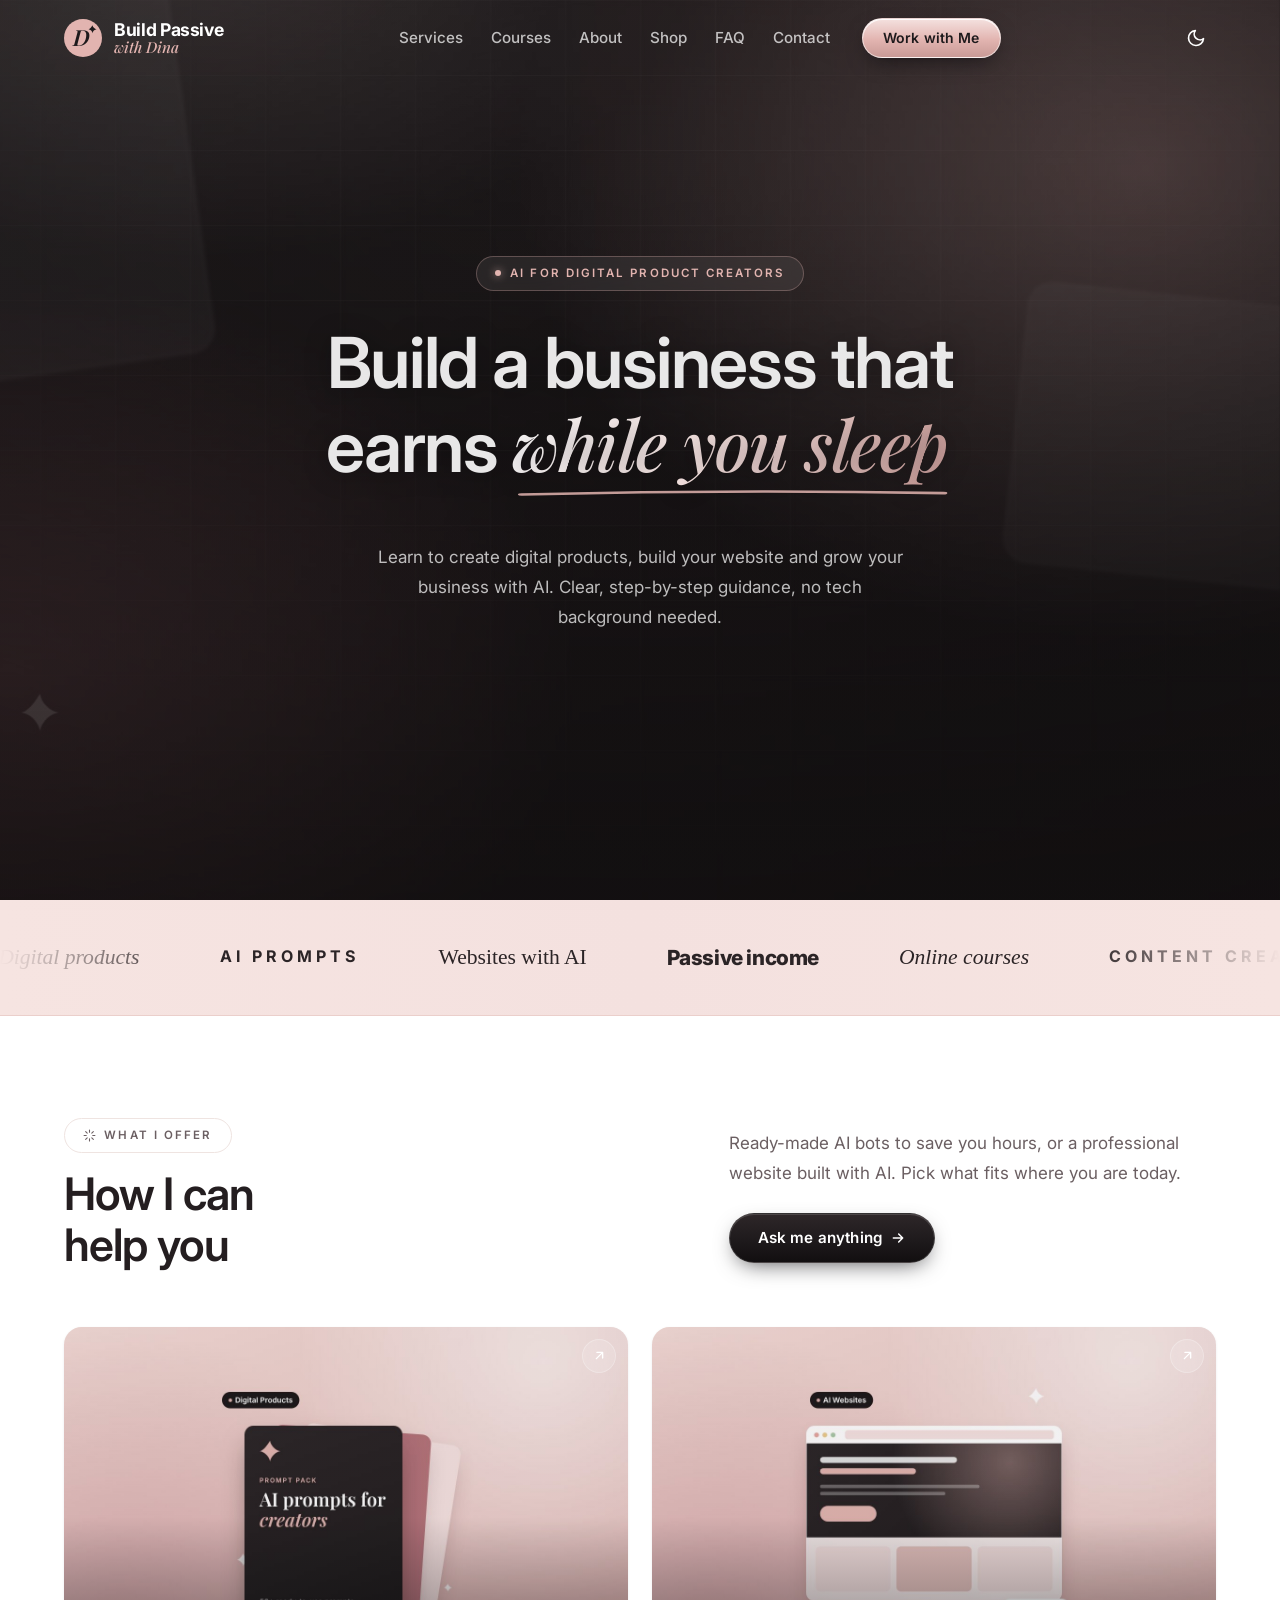
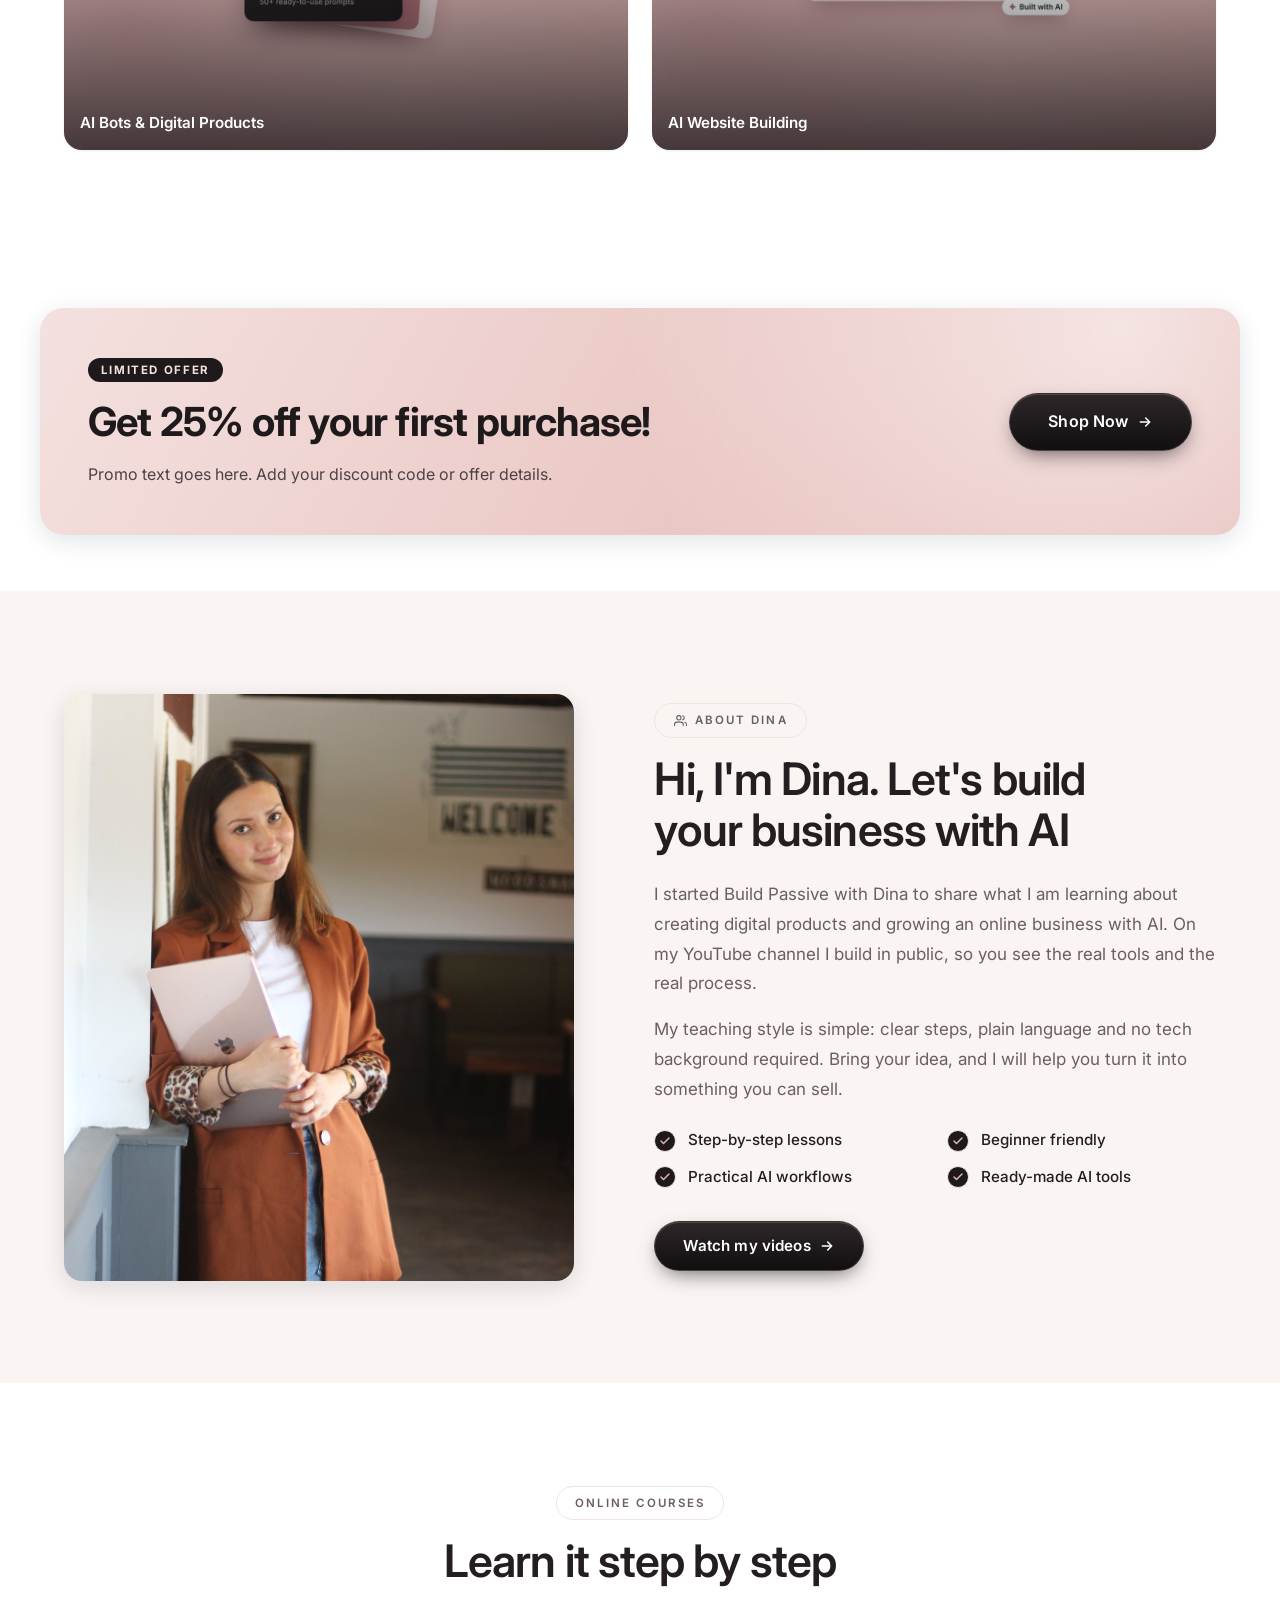
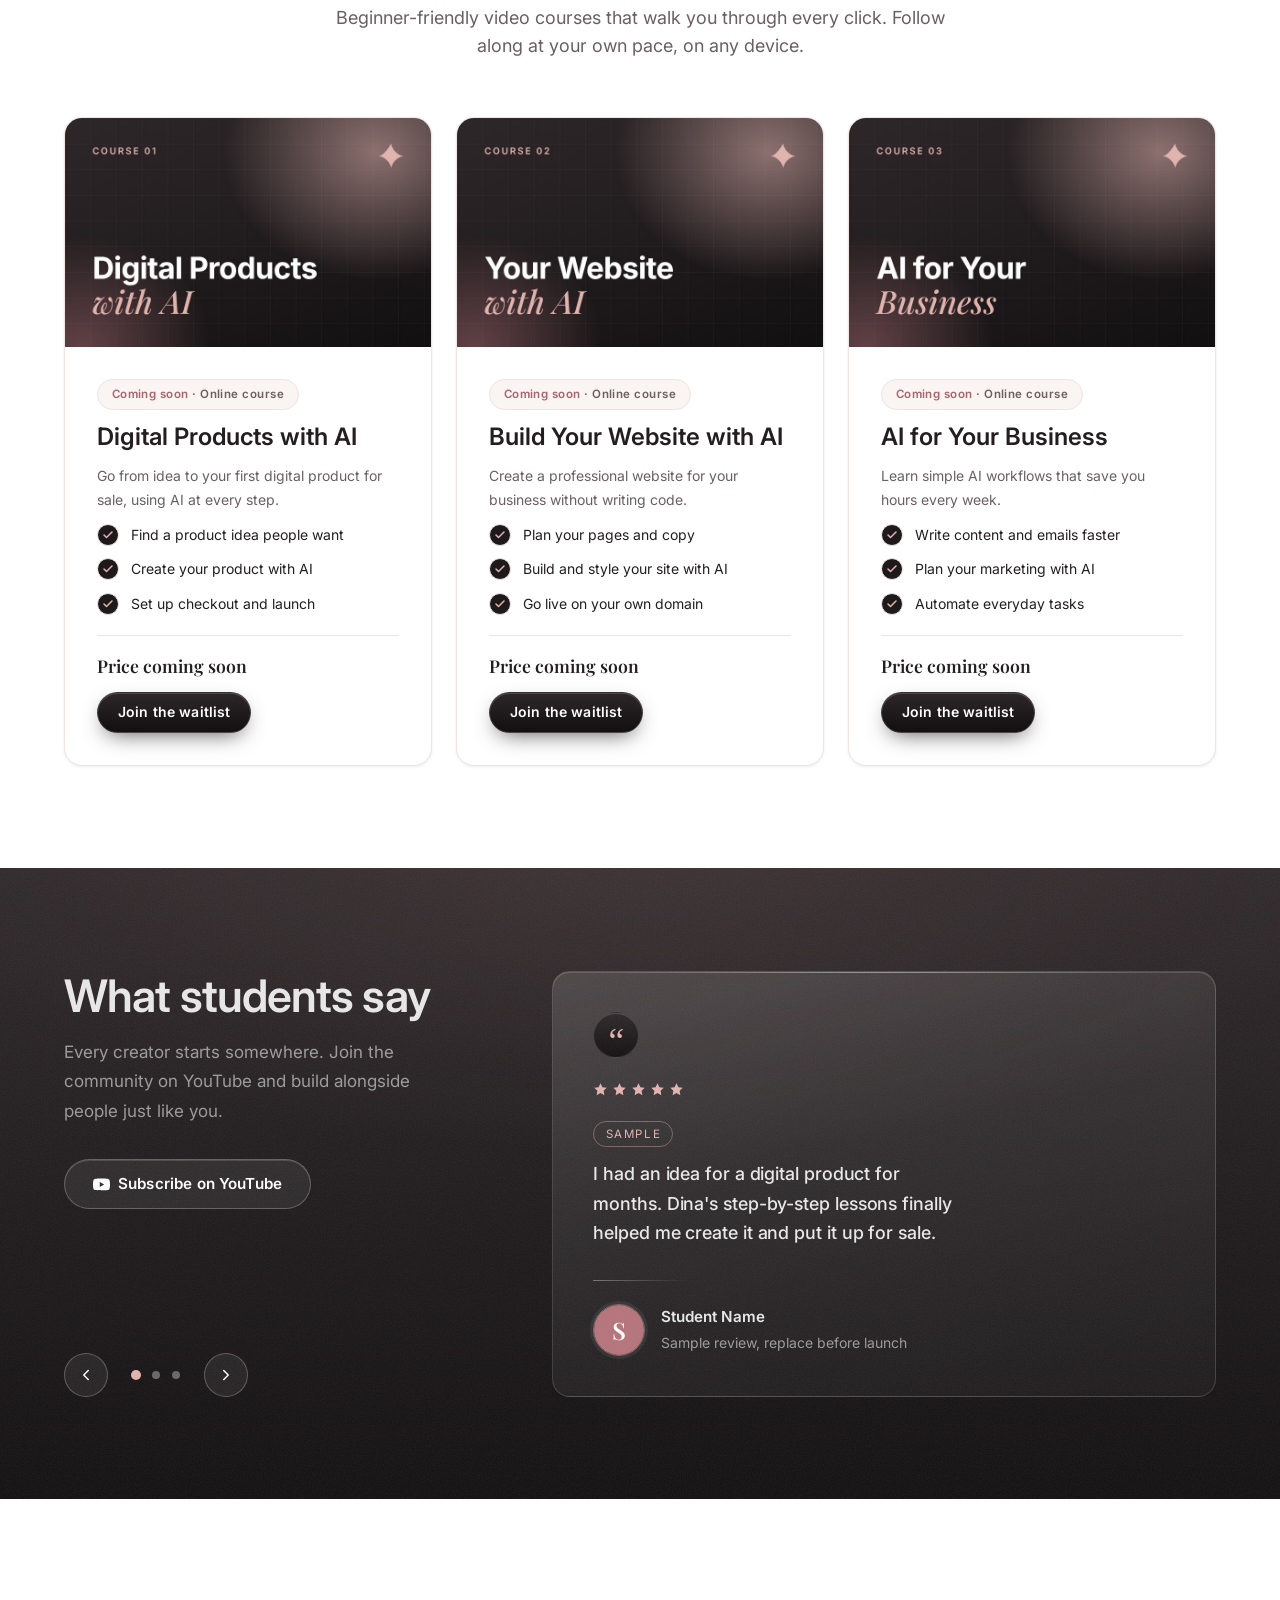
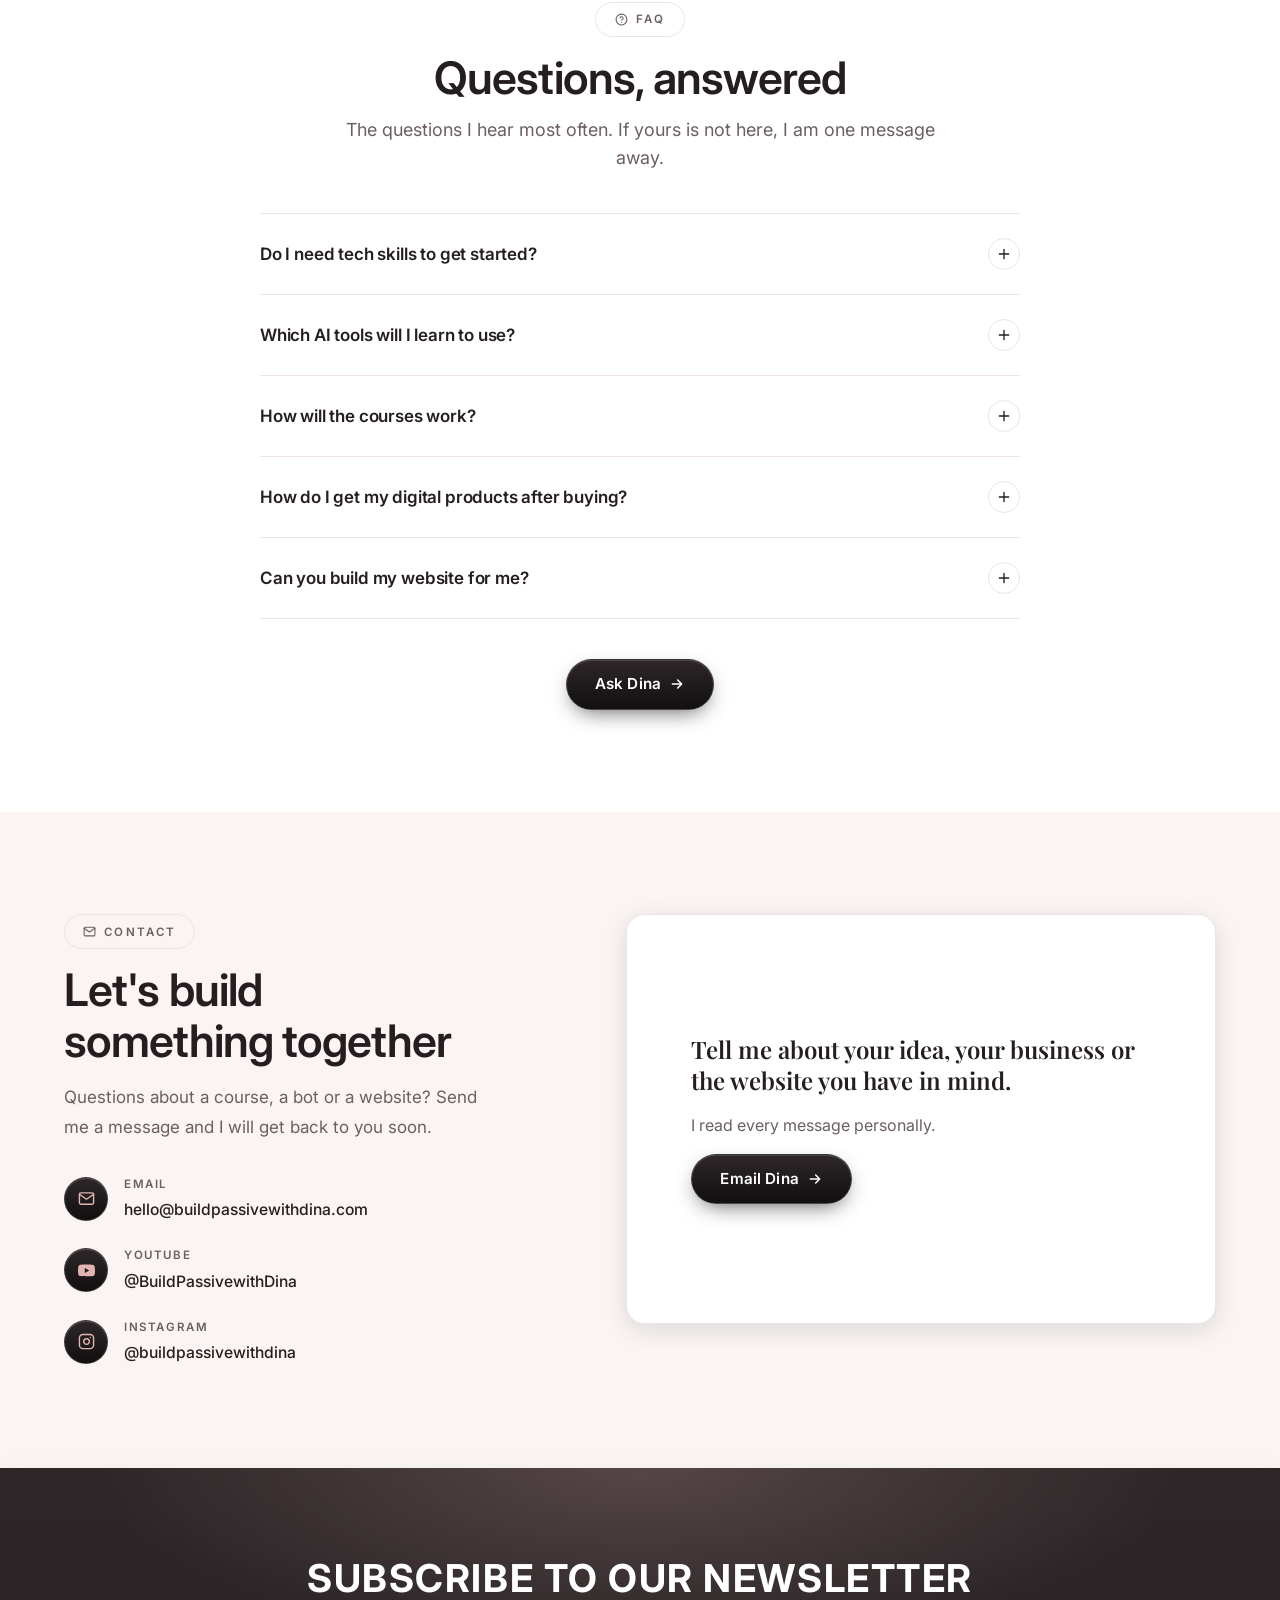
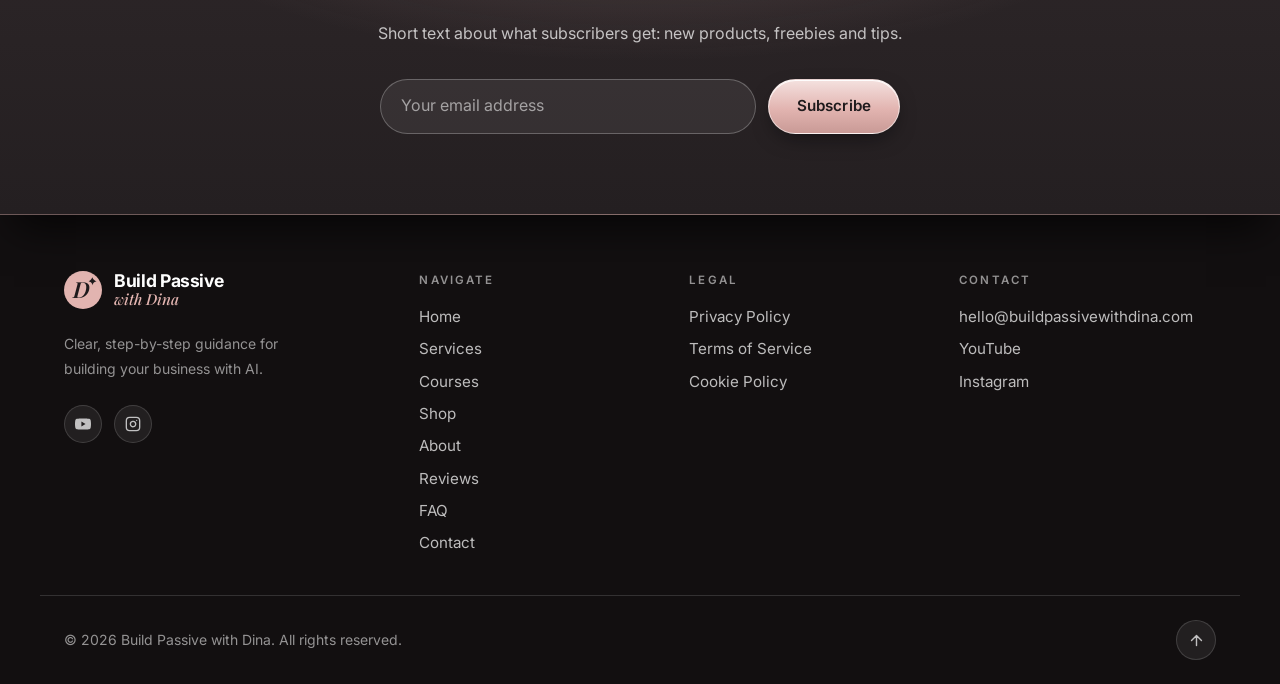
==== index.html @ 2e217b3e "Add files via upload" ====
<!DOCTYPE html>
<html lang="en" data-theme="light">
<head>
  <meta charset="UTF-8">
  <meta name="viewport" content="width=device-width, initial-scale=1.0">
  <meta name="description" content="Learn to create digital products, build your website and grow your business with AI. Step-by-step courses, AI bots and websites from Dina.">
  <meta name="theme-color" content="#1e1a1c">
  <meta property="og:title" content="Build Passive with Dina">
  <meta property="og:description" content="Step-by-step guidance on using AI to create digital products, websites and passive income.">
  <meta property="og:image" content="assets/brand/profile-picture.png">
  <link rel="icon" type="image/png" href="assets/favicon.png">
  <link rel="apple-touch-icon" href="assets/apple-touch-icon.png">

  <!-- Apply the saved theme before first paint to avoid a light flash
       for dark-mode users. Kept inline on purpose. -->
  <script>
    (function () {
      try {
        var t = localStorage.getItem("site-theme");
        if (t) document.documentElement.setAttribute("data-theme", t);
        else if (window.matchMedia("(prefers-color-scheme: dark)").matches)
          document.documentElement.setAttribute("data-theme", "dark");
      } catch (e) {}
    })();
  </script>

  <!-- The hero photo is the largest contentful paint; fetch it early -->
  <link rel="preload" as="image" href="assets/hero.jpg" fetchpriority="high">
  <title>Build Passive with Dina | AI for Digital Product Creators</title>

  <!-- Fonts: Inter (all sans-serif). Swap the family in css/style.css → --font-base -->
  <link rel="preconnect" href="https://fonts.googleapis.com">
  <link rel="preconnect" href="https://fonts.gstatic.com" crossorigin>
  <link href="https://fonts.googleapis.com/css2?family=Inter:wght@400;500;600;700;800&display=swap" rel="stylesheet">

  <link rel="preload" href="assets/fonts/playfair-display-500-italic.woff2" as="font" type="font/woff2" crossorigin>
  <link rel="stylesheet" href="css/style.css?v=20261017c">
</head>
<body>

  <a class="skip-link" href="#main">Skip to content</a>

  <!-- ============================================================
       HEADER / NAVIGATION
       Sticky header. Gets .scrolled class via JS after 50px scroll.
  ============================================================ -->
  <header class="site-header" id="site-header">
    <div class="container header-inner">

      <a href="index.html" class="logo" aria-label="Build Passive with Dina, home">
        <svg class="logo-mark" viewBox="0 0 48 48" xmlns="http://www.w3.org/2000/svg" aria-hidden="true">
          <circle cx="24" cy="24" r="24"/>
          <text class="logo-mark-ink" x="22.5" y="33.5" text-anchor="middle" font-family="Playfair Display, Georgia, serif" font-style="italic" font-weight="600" font-size="28">D</text>
          <path class="logo-mark-ink" transform="translate(31 8) scale(.42)" d="M12 0c.6 5.6 6.4 11.4 12 12-5.6.6-11.4 6.4-12 12-.6-5.6-6.4-11.4-12-12C5.6 11.4 11.4.6 12 0z"/>
        </svg>
        <span class="logo-text">
          <span class="logo-text-main">Build Passive</span>
          <span class="logo-text-sub logo-accent">with Dina</span>
        </span>
      </a>

      <nav class="site-nav" id="site-nav" aria-label="Main navigation">
        <ul class="nav-list">
          <li><a href="#services" class="nav-link">Services</a></li>
          <li><a href="#courses" class="nav-link">Courses</a></li>
          <li><a href="#about" class="nav-link">About</a></li>
          <li><a href="bot-shop.html" class="nav-link">Shop</a></li>
          <li><a href="#faq" class="nav-link">FAQ</a></li>
          <li><a href="#contact" class="nav-link">Contact</a></li>
        </ul>
        <a href="#contact" class="btn btn-primary btn-sm nav-cta">Work with Me</a>
      </nav>

      <div class="header-actions">
        <button class="theme-toggle" id="theme-toggle" aria-label="Toggle dark mode">
          <!-- Sun icon (shown in dark mode) -->
          <svg class="icon-sun" xmlns="http://www.w3.org/2000/svg" width="20" height="20" viewBox="0 0 24 24" fill="none" stroke="currentColor" stroke-width="2" stroke-linecap="round" stroke-linejoin="round" aria-hidden="true">
            <circle cx="12" cy="12" r="4"/><path d="M12 2v2M12 20v2M4.93 4.93l1.41 1.41M17.66 17.66l1.41 1.41M2 12h2M20 12h2M6.34 17.66l-1.41 1.41M19.07 4.93l-1.41 1.41"/>
          </svg>
          <!-- Moon icon (shown in light mode) -->
          <svg class="icon-moon" xmlns="http://www.w3.org/2000/svg" width="20" height="20" viewBox="0 0 24 24" fill="none" stroke="currentColor" stroke-width="2" stroke-linecap="round" stroke-linejoin="round" aria-hidden="true">
            <path d="M21 12.79A9 9 0 1 1 11.21 3 7 7 0 0 0 21 12.79z"/>
          </svg>
        </button>

        <button class="nav-toggle" id="nav-toggle" aria-label="Open menu" aria-expanded="false" aria-controls="site-nav">
          <span class="nav-toggle-bar"></span>
          <span class="nav-toggle-bar"></span>
          <span class="nav-toggle-bar"></span>
        </button>
      </div>

    </div>
  </header>

  <main id="main" tabindex="-1">

    <!-- ============================================================
         HERO — full-background image with dark overlay
         To use a photo: set --hero-image in css/style.css, e.g.
         --hero-image: url("../assets/hero.jpg");
         A layered gradient is used as the default placeholder.
    ============================================================ -->
    <section class="hero" id="hero">
      <div class="hero-overlay" aria-hidden="true"></div>

      <div class="container hero-content">
        <p class="hero-eyebrow animate-on-load" style="--delay: 0">AI for digital product creators</p>

        <h1 class="hero-title animate-on-load" style="--delay: 1">
          Build a business that earns <span class="hero-title-accent">while you sleep</span>
        </h1>

        <p class="hero-subtitle animate-on-load" style="--delay: 2">
          Learn to create digital products, build your website and grow your
          business with AI. Clear, step-by-step guidance, no tech background needed.
        </p>
      </div>
    </section>

    <!-- ============================================================
         LOGO MARQUEE — infinite "trusted by" strip.
         Wordmarks are styled text placeholders; swap per project.
         The second group is a clone that keeps the loop seamless.
    ============================================================ -->
    <section class="logos logos-home" aria-label="Topics">
      <div class="marquee">
        <div class="marquee-track">
          <ul class="marquee-group">
            <li class="marquee-item wm-serif-italic">Digital products</li>
            <li class="marquee-item wm-caps">AI prompts</li>
            <li class="marquee-item wm-serif">Websites with AI</li>
            <li class="marquee-item wm-bold">Passive income</li>
            <li class="marquee-item wm-serif-italic">Online courses</li>
            <li class="marquee-item wm-caps">Content creation</li>
          </ul>
          <ul class="marquee-group" aria-hidden="true">
            <li class="marquee-item wm-serif-italic">Digital products</li>
            <li class="marquee-item wm-caps">AI prompts</li>
            <li class="marquee-item wm-serif">Websites with AI</li>
            <li class="marquee-item wm-bold">Passive income</li>
            <li class="marquee-item wm-serif-italic">Online courses</li>
            <li class="marquee-item wm-caps">Content creation</li>
          </ul>
        </div>
      </div>
    </section>

    <!-- ============================================================
         SERVICES — split header + image card grid
    ============================================================ -->
    <section class="section services" id="services">
      <div class="container">

        <div class="services-header">
          <div class="services-header-main animate-on-scroll">
            <span class="section-eyebrow">
              <svg xmlns="http://www.w3.org/2000/svg" width="13" height="13" viewBox="0 0 24 24" fill="none" stroke="currentColor" stroke-width="2" stroke-linecap="round" stroke-linejoin="round" aria-hidden="true">
                <path d="M12 2v4M12 18v4M4.93 4.93l2.83 2.83M16.24 16.24l2.83 2.83M2 12h4M18 12h4M4.93 19.07l2.83-2.83M16.24 7.76l2.83-2.83"/>
              </svg>
              What I Offer
            </span>
            <h2 class="section-title align-left">How I can<br>help you</h2>
          </div>
          <div class="services-header-side animate-on-scroll">
            <p class="services-header-text">
              Ready-made AI bots to save you hours, or a professional website
              built with AI. Pick what fits where you are today.
            </p>
            <a href="#contact" class="btn btn-dark">
              Ask me anything
              <svg class="btn-arrow" xmlns="http://www.w3.org/2000/svg" width="16" height="16" viewBox="0 0 24 24" fill="none" stroke="currentColor" stroke-width="2.25" stroke-linecap="round" stroke-linejoin="round" aria-hidden="true">
                <path d="M5 12h14M13 6l6 6-6 6"/>
              </svg>
            </a>
          </div>
        </div>

        <div class="services-grid services-grid-2">

          <a href="bot-shop.html" class="service-card animate-on-scroll">
            <img src="assets/services/products-wide.jpg" alt="AI bots and prompt packs for creators" loading="lazy" decoding="async">
            <span class="service-card-arrow" aria-hidden="true">
              <svg xmlns="http://www.w3.org/2000/svg" width="15" height="15" viewBox="0 0 24 24" fill="none" stroke="currentColor" stroke-width="2.25" stroke-linecap="round" stroke-linejoin="round"><path d="M7 17 17 7M8 7h9v9"/></svg>
            </span>
            <span class="service-card-label">AI Bots &amp; Digital Products</span>
          </a>

          <a href="ai-websites.html" class="service-card animate-on-scroll">
            <img src="assets/services/websites-wide.jpg" alt="A professional website built with AI" loading="lazy" decoding="async">
            <span class="service-card-arrow" aria-hidden="true">
              <svg xmlns="http://www.w3.org/2000/svg" width="15" height="15" viewBox="0 0 24 24" fill="none" stroke="currentColor" stroke-width="2.25" stroke-linecap="round" stroke-linejoin="round"><path d="M7 17 17 7M8 7h9v9"/></svg>
            </span>
            <span class="service-card-label">AI Website Building</span>
          </a>
        </div>

      </div>
    </section>

    <!-- ============================================================
         ABOUT — split media + content
    ============================================================ -->
    <!-- PROMO BANNER: placeholder offer, update the text before launch -->
    <section class="st-promo">
      <div class="container st-promo-inner animate-on-scroll">
        <div>
          <span class="st-promo-tag">Limited offer</span>
          <h2>Get 25% off your first purchase!</h2>
          <p>Promo text goes here. Add your discount code or offer details.</p>
        </div>
        <a href="bot-shop.html" class="btn btn-dark btn-lg">Shop Now <svg class="btn-arrow" xmlns="http://www.w3.org/2000/svg" width="16" height="16" viewBox="0 0 24 24" fill="none" stroke="currentColor" stroke-width="2.25" stroke-linecap="round" stroke-linejoin="round" aria-hidden="true"><path d="M5 12h14M13 6l6 6-6 6"/></svg></a>
      </div>
    </section>

    <section class="section about" id="about">
      <div class="container">
        <div class="about-grid">

          <div class="about-media animate-on-scroll">
            <img src="assets/about.jpg" alt="Dina, founder of Build Passive with Dina, holding her laptop" loading="lazy" decoding="async">
          </div>

          <div class="about-content animate-on-scroll">
            <span class="section-eyebrow">
              <svg xmlns="http://www.w3.org/2000/svg" width="13" height="13" viewBox="0 0 24 24" fill="none" stroke="currentColor" stroke-width="2" stroke-linecap="round" stroke-linejoin="round" aria-hidden="true">
                <path d="M17 21v-2a4 4 0 0 0-4-4H5a4 4 0 0 0-4 4v2"/><circle cx="9" cy="7" r="4"/><path d="M23 21v-2a4 4 0 0 0-3-3.87M16 3.13a4 4 0 0 1 0 7.75"/>
              </svg>
              About Dina
            </span>
            <h2 class="section-title align-left">Hi, I'm Dina. Let's build your business with AI</h2>
            <p class="about-text">
              I started Build Passive with Dina to share what I am learning about
              creating digital products and growing an online business with AI.
              On my YouTube channel I build in public, so you see the real tools
              and the real process.
            </p>
            <p class="about-text">
              My teaching style is simple: clear steps, plain language and no tech
              background required. Bring your idea, and I will help you turn it
              into something you can sell.
            </p>
            <ul class="about-list">
              <li>
                <span class="about-check" aria-hidden="true">
                  <svg xmlns="http://www.w3.org/2000/svg" width="12" height="12" viewBox="0 0 24 24" fill="none" stroke="currentColor" stroke-width="3" stroke-linecap="round" stroke-linejoin="round"><path d="M20 6 9 17l-5-5"/></svg>
                </span>
                Step-by-step lessons
              </li>
              <li>
                <span class="about-check" aria-hidden="true">
                  <svg xmlns="http://www.w3.org/2000/svg" width="12" height="12" viewBox="0 0 24 24" fill="none" stroke="currentColor" stroke-width="3" stroke-linecap="round" stroke-linejoin="round"><path d="M20 6 9 17l-5-5"/></svg>
                </span>
                Beginner friendly
              </li>
              <li>
                <span class="about-check" aria-hidden="true">
                  <svg xmlns="http://www.w3.org/2000/svg" width="12" height="12" viewBox="0 0 24 24" fill="none" stroke="currentColor" stroke-width="3" stroke-linecap="round" stroke-linejoin="round"><path d="M20 6 9 17l-5-5"/></svg>
                </span>
                Practical AI workflows
              </li>
              <li>
                <span class="about-check" aria-hidden="true">
                  <svg xmlns="http://www.w3.org/2000/svg" width="12" height="12" viewBox="0 0 24 24" fill="none" stroke="currentColor" stroke-width="3" stroke-linecap="round" stroke-linejoin="round"><path d="M20 6 9 17l-5-5"/></svg>
                </span>
                Ready-made AI tools
              </li>
            </ul>
            <a href="https://www.youtube.com/@BuildPassivewithDina" target="_blank" rel="noopener" class="btn btn-dark">
              Watch my videos
              <svg class="btn-arrow" xmlns="http://www.w3.org/2000/svg" width="16" height="16" viewBox="0 0 24 24" fill="none" stroke="currentColor" stroke-width="2.25" stroke-linecap="round" stroke-linejoin="round" aria-hidden="true">
                <path d="M5 12h14M13 6l6 6-6 6"/>
              </svg>
            </a>
          </div>

        </div>
      </div>
    </section>


    <!-- ============================================================
         COURSES: step-by-step online courses (placeholders)
    ============================================================ -->
    <section class="section courses" id="courses">
      <div class="container">
        <div class="section-head animate-on-scroll">
          <span class="section-eyebrow">Online Courses</span>
          <h2 class="section-title">Learn it step by step</h2>
          <p class="section-subtitle">Beginner-friendly video courses that walk you through every click. Follow along at your own pace, on any device.</p>
        </div>
        <div class="course-grid">
          <!-- PLACEHOLDER COURSE: when this course is ready, set the price and
               point the button to its ThriveCart link -->
          <article class="course-card animate-on-scroll">
            <img src="assets/courses/course-products.jpg" alt="Digital Products with AI course cover" loading="lazy" decoding="async">
            <div class="course-body">
              <span class="shop-pill"><span class="shop-pill-new">Coming soon</span> &middot; Online course</span>
              <h3>Digital Products with AI</h3>
              <p>Go from idea to your first digital product for sale, using AI at every step.</p>
              <ul class="shop-list"><li><span class="about-check" aria-hidden="true"><svg xmlns="http://www.w3.org/2000/svg" width="12" height="12" viewBox="0 0 24 24" fill="none" stroke="currentColor" stroke-width="3" stroke-linecap="round" stroke-linejoin="round"><path d="M20 6 9 17l-5-5"/></svg></span><span>Find a product idea people want</span></li><li><span class="about-check" aria-hidden="true"><svg xmlns="http://www.w3.org/2000/svg" width="12" height="12" viewBox="0 0 24 24" fill="none" stroke="currentColor" stroke-width="3" stroke-linecap="round" stroke-linejoin="round"><path d="M20 6 9 17l-5-5"/></svg></span><span>Create your product with AI</span></li><li><span class="about-check" aria-hidden="true"><svg xmlns="http://www.w3.org/2000/svg" width="12" height="12" viewBox="0 0 24 24" fill="none" stroke="currentColor" stroke-width="3" stroke-linecap="round" stroke-linejoin="round"><path d="M20 6 9 17l-5-5"/></svg></span><span>Set up checkout and launch</span></li></ul>
              <div class="course-foot">
                <span class="shop-price">Price coming soon</span>
                <a href="mailto:hello@buildpassivewithdina.com?subject=Course%20waitlist:%20Digital%20Products%20with%20AI" class="btn btn-dark btn-sm">Join the waitlist</a>
              </div>
            </div>
          </article>
          <!-- PLACEHOLDER COURSE: when this course is ready, set the price and
               point the button to its ThriveCart link -->
          <article class="course-card animate-on-scroll">
            <img src="assets/courses/course-website.jpg" alt="Build Your Website with AI course cover" loading="lazy" decoding="async">
            <div class="course-body">
              <span class="shop-pill"><span class="shop-pill-new">Coming soon</span> &middot; Online course</span>
              <h3>Build Your Website with AI</h3>
              <p>Create a professional website for your business without writing code.</p>
              <ul class="shop-list"><li><span class="about-check" aria-hidden="true"><svg xmlns="http://www.w3.org/2000/svg" width="12" height="12" viewBox="0 0 24 24" fill="none" stroke="currentColor" stroke-width="3" stroke-linecap="round" stroke-linejoin="round"><path d="M20 6 9 17l-5-5"/></svg></span><span>Plan your pages and copy</span></li><li><span class="about-check" aria-hidden="true"><svg xmlns="http://www.w3.org/2000/svg" width="12" height="12" viewBox="0 0 24 24" fill="none" stroke="currentColor" stroke-width="3" stroke-linecap="round" stroke-linejoin="round"><path d="M20 6 9 17l-5-5"/></svg></span><span>Build and style your site with AI</span></li><li><span class="about-check" aria-hidden="true"><svg xmlns="http://www.w3.org/2000/svg" width="12" height="12" viewBox="0 0 24 24" fill="none" stroke="currentColor" stroke-width="3" stroke-linecap="round" stroke-linejoin="round"><path d="M20 6 9 17l-5-5"/></svg></span><span>Go live on your own domain</span></li></ul>
              <div class="course-foot">
                <span class="shop-price">Price coming soon</span>
                <a href="mailto:hello@buildpassivewithdina.com?subject=Course%20waitlist:%20Build%20Your%20Website%20with%20AI" class="btn btn-dark btn-sm">Join the waitlist</a>
              </div>
            </div>
          </article>
          <!-- PLACEHOLDER COURSE: when this course is ready, set the price and
               point the button to its ThriveCart link -->
          <article class="course-card animate-on-scroll">
            <img src="assets/courses/course-business.jpg" alt="AI for Your Business course cover" loading="lazy" decoding="async">
            <div class="course-body">
              <span class="shop-pill"><span class="shop-pill-new">Coming soon</span> &middot; Online course</span>
              <h3>AI for Your Business</h3>
              <p>Learn simple AI workflows that save you hours every week.</p>
              <ul class="shop-list"><li><span class="about-check" aria-hidden="true"><svg xmlns="http://www.w3.org/2000/svg" width="12" height="12" viewBox="0 0 24 24" fill="none" stroke="currentColor" stroke-width="3" stroke-linecap="round" stroke-linejoin="round"><path d="M20 6 9 17l-5-5"/></svg></span><span>Write content and emails faster</span></li><li><span class="about-check" aria-hidden="true"><svg xmlns="http://www.w3.org/2000/svg" width="12" height="12" viewBox="0 0 24 24" fill="none" stroke="currentColor" stroke-width="3" stroke-linecap="round" stroke-linejoin="round"><path d="M20 6 9 17l-5-5"/></svg></span><span>Plan your marketing with AI</span></li><li><span class="about-check" aria-hidden="true"><svg xmlns="http://www.w3.org/2000/svg" width="12" height="12" viewBox="0 0 24 24" fill="none" stroke="currentColor" stroke-width="3" stroke-linecap="round" stroke-linejoin="round"><path d="M20 6 9 17l-5-5"/></svg></span><span>Automate everyday tasks</span></li></ul>
              <div class="course-foot">
                <span class="shop-price">Price coming soon</span>
                <a href="mailto:hello@buildpassivewithdina.com?subject=Course%20waitlist:%20AI%20for%20Your%20Business" class="btn btn-dark btn-sm">Join the waitlist</a>
              </div>
            </div>
          </article>
        </div>
      </div>
    </section>

    <!-- ============================================================
         REVIEWS — full-width testimonial slider
         Reusable slider: .slider > .slider-track > slides.
         JS (main.js) wires arrows, dots, swipe and autoplay.
    ============================================================ -->
    <section class="section reviews grain" id="reviews">
      <div class="container reviews-layout slider animate-on-scroll" id="reviews-slider" aria-roledescription="carousel" aria-label="Student reviews">
        <div class="reviews-side">
          <h2 class="section-title align-left">What students say</h2>
          <p class="reviews-side-text">
            Every creator starts somewhere. Join the community on YouTube
            and build alongside people just like you.
          </p>
          <a href="https://www.youtube.com/@BuildPassivewithDina" target="_blank" rel="noopener" class="btn btn-glass reviews-google-btn">
            <svg xmlns="http://www.w3.org/2000/svg" width="17" height="17" viewBox="0 0 24 24" fill="currentColor" aria-hidden="true"><path d="M23.5 6.2a3 3 0 0 0-2.1-2.1C19.5 3.6 12 3.6 12 3.6s-7.5 0-9.4.5A3 3 0 0 0 .5 6.2 31 31 0 0 0 0 12a31 31 0 0 0 .5 5.8 3 3 0 0 0 2.1 2.1c1.9.5 9.4.5 9.4.5s7.5 0 9.4-.5a3 3 0 0 0 2.1-2.1A31 31 0 0 0 24 12a31 31 0 0 0-.5-5.8zM9.6 15.6V8.4l6.2 3.6-6.2 3.6z"/></svg>
            Subscribe on YouTube
          </a>
        </div>

        <div class="slider-viewport">
          <div class="slider-track">

            <figure class="review-slide">
              <div class="review-stars" aria-label="Rated 5 out of 5">
                <svg xmlns="http://www.w3.org/2000/svg" width="15" height="15" viewBox="0 0 24 24" fill="currentColor" aria-hidden="true"><path d="m12 2 3.09 6.26L22 9.27l-5 4.87 1.18 6.88L12 17.77l-6.18 3.25L7 14.14 2 9.27l6.91-1.01z"/></svg>
                <svg xmlns="http://www.w3.org/2000/svg" width="15" height="15" viewBox="0 0 24 24" fill="currentColor" aria-hidden="true"><path d="m12 2 3.09 6.26L22 9.27l-5 4.87 1.18 6.88L12 17.77l-6.18 3.25L7 14.14 2 9.27l6.91-1.01z"/></svg>
                <svg xmlns="http://www.w3.org/2000/svg" width="15" height="15" viewBox="0 0 24 24" fill="currentColor" aria-hidden="true"><path d="m12 2 3.09 6.26L22 9.27l-5 4.87 1.18 6.88L12 17.77l-6.18 3.25L7 14.14 2 9.27l6.91-1.01z"/></svg>
                <svg xmlns="http://www.w3.org/2000/svg" width="15" height="15" viewBox="0 0 24 24" fill="currentColor" aria-hidden="true"><path d="m12 2 3.09 6.26L22 9.27l-5 4.87 1.18 6.88L12 17.77l-6.18 3.25L7 14.14 2 9.27l6.91-1.01z"/></svg>
                <svg xmlns="http://www.w3.org/2000/svg" width="15" height="15" viewBox="0 0 24 24" fill="currentColor" aria-hidden="true"><path d="m12 2 3.09 6.26L22 9.27l-5 4.87 1.18 6.88L12 17.77l-6.18 3.25L7 14.14 2 9.27l6.91-1.01z"/></svg>
              </div>
              <!-- PLACEHOLDER: replace with a real review -->
              <span class="review-sample-tag">Sample</span>
              <blockquote class="review-quote">
                I had an idea for a digital product for months. Dina's step-by-step
                lessons finally helped me create it and put it up for sale.
              </blockquote>
              <figcaption class="review-author">
                <img src="assets/avatar-1.jpg" alt="" loading="lazy" decoding="async">
                <span class="review-name">Student Name</span>
                <span class="review-role">Sample review, replace before launch</span>
              </figcaption>
            </figure>

            <figure class="review-slide">
              <div class="review-stars" aria-label="Rated 5 out of 5">
                <svg xmlns="http://www.w3.org/2000/svg" width="15" height="15" viewBox="0 0 24 24" fill="currentColor" aria-hidden="true"><path d="m12 2 3.09 6.26L22 9.27l-5 4.87 1.18 6.88L12 17.77l-6.18 3.25L7 14.14 2 9.27l6.91-1.01z"/></svg>
                <svg xmlns="http://www.w3.org/2000/svg" width="15" height="15" viewBox="0 0 24 24" fill="currentColor" aria-hidden="true"><path d="m12 2 3.09 6.26L22 9.27l-5 4.87 1.18 6.88L12 17.77l-6.18 3.25L7 14.14 2 9.27l6.91-1.01z"/></svg>
                <svg xmlns="http://www.w3.org/2000/svg" width="15" height="15" viewBox="0 0 24 24" fill="currentColor" aria-hidden="true"><path d="m12 2 3.09 6.26L22 9.27l-5 4.87 1.18 6.88L12 17.77l-6.18 3.25L7 14.14 2 9.27l6.91-1.01z"/></svg>
                <svg xmlns="http://www.w3.org/2000/svg" width="15" height="15" viewBox="0 0 24 24" fill="currentColor" aria-hidden="true"><path d="m12 2 3.09 6.26L22 9.27l-5 4.87 1.18 6.88L12 17.77l-6.18 3.25L7 14.14 2 9.27l6.91-1.01z"/></svg>
                <svg xmlns="http://www.w3.org/2000/svg" width="15" height="15" viewBox="0 0 24 24" fill="currentColor" aria-hidden="true"><path d="m12 2 3.09 6.26L22 9.27l-5 4.87 1.18 6.88L12 17.77l-6.18 3.25L7 14.14 2 9.27l6.91-1.01z"/></svg>
              </div>
              <!-- PLACEHOLDER: replace with a real review -->
              <span class="review-sample-tag">Sample</span>
              <blockquote class="review-quote">
                I was nervous about using AI, but everything was explained so clearly.
                I now use it every day in my business.
              </blockquote>
              <figcaption class="review-author">
                <img src="assets/avatar-2.jpg" alt="" loading="lazy" decoding="async">
                <span class="review-name">Student Name</span>
                <span class="review-role">Sample review, replace before launch</span>
              </figcaption>
            </figure>

            <figure class="review-slide">
              <div class="review-stars" aria-label="Rated 5 out of 5">
                <svg xmlns="http://www.w3.org/2000/svg" width="15" height="15" viewBox="0 0 24 24" fill="currentColor" aria-hidden="true"><path d="m12 2 3.09 6.26L22 9.27l-5 4.87 1.18 6.88L12 17.77l-6.18 3.25L7 14.14 2 9.27l6.91-1.01z"/></svg>
                <svg xmlns="http://www.w3.org/2000/svg" width="15" height="15" viewBox="0 0 24 24" fill="currentColor" aria-hidden="true"><path d="m12 2 3.09 6.26L22 9.27l-5 4.87 1.18 6.88L12 17.77l-6.18 3.25L7 14.14 2 9.27l6.91-1.01z"/></svg>
                <svg xmlns="http://www.w3.org/2000/svg" width="15" height="15" viewBox="0 0 24 24" fill="currentColor" aria-hidden="true"><path d="m12 2 3.09 6.26L22 9.27l-5 4.87 1.18 6.88L12 17.77l-6.18 3.25L7 14.14 2 9.27l6.91-1.01z"/></svg>
                <svg xmlns="http://www.w3.org/2000/svg" width="15" height="15" viewBox="0 0 24 24" fill="currentColor" aria-hidden="true"><path d="m12 2 3.09 6.26L22 9.27l-5 4.87 1.18 6.88L12 17.77l-6.18 3.25L7 14.14 2 9.27l6.91-1.01z"/></svg>
                <svg xmlns="http://www.w3.org/2000/svg" width="15" height="15" viewBox="0 0 24 24" fill="currentColor" aria-hidden="true"><path d="m12 2 3.09 6.26L22 9.27l-5 4.87 1.18 6.88L12 17.77l-6.18 3.25L7 14.14 2 9.27l6.91-1.01z"/></svg>
              </div>
              <!-- PLACEHOLDER: replace with a real review -->
              <span class="review-sample-tag">Sample</span>
              <blockquote class="review-quote">
                Dina helped me build a website I am proud to share. It looks
                professional and it only took a weekend.
              </blockquote>
              <figcaption class="review-author">
                <img src="assets/avatar-3.jpg" alt="" loading="lazy" decoding="async">
                <span class="review-name">Student Name</span>
                <span class="review-role">Sample review, replace before launch</span>
              </figcaption>
            </figure>

          </div>
        </div>

        <div class="slider-controls">
          <button class="slider-btn" data-dir="-1" aria-label="Previous review">
            <svg xmlns="http://www.w3.org/2000/svg" width="18" height="18" viewBox="0 0 24 24" fill="none" stroke="currentColor" stroke-width="2" stroke-linecap="round" stroke-linejoin="round" aria-hidden="true"><path d="m15 18-6-6 6-6"/></svg>
          </button>
          <div class="slider-dots" role="tablist" aria-label="Choose review"></div>
          <button class="slider-btn" data-dir="1" aria-label="Next review">
            <svg xmlns="http://www.w3.org/2000/svg" width="18" height="18" viewBox="0 0 24 24" fill="none" stroke="currentColor" stroke-width="2" stroke-linecap="round" stroke-linejoin="round" aria-hidden="true"><path d="m9 18 6-6-6-6"/></svg>
          </button>
        </div>
      </div>
    </section>

    <!-- ============================================================
         FAQ — split header + accordion
    ============================================================ -->
    <section class="section faq" id="faq">
      <div class="container">

        <div class="faq-header animate-on-scroll">
          <span class="section-eyebrow">
            <svg xmlns="http://www.w3.org/2000/svg" width="13" height="13" viewBox="0 0 24 24" fill="none" stroke="currentColor" stroke-width="2" stroke-linecap="round" stroke-linejoin="round" aria-hidden="true">
              <circle cx="12" cy="12" r="10"/><path d="M9.09 9a3 3 0 0 1 5.83 1c0 2-3 3-3 3"/><path d="M12 17h.01"/>
            </svg>
            FAQ
          </span>
          <h2 class="section-title">Questions, answered</h2>
          <p class="section-subtitle">
            The questions I hear most often. If yours is not here,
            I am one message away.
          </p>
        </div>

        <div class="faq-list animate-on-scroll">
          <div class="faq-item">
            <h3 class="faq-heading">
              <button class="faq-question" aria-expanded="false" aria-controls="faq-panel-1">
                Do I need tech skills to get started?
                <span class="faq-icon" aria-hidden="true">
                  <svg xmlns="http://www.w3.org/2000/svg" width="16" height="16" viewBox="0 0 24 24" fill="none" stroke="currentColor" stroke-width="2" stroke-linecap="round" stroke-linejoin="round"><path d="M12 5v14M5 12h14"/></svg>
                </span>
              </button>
            </h3>
            <div class="faq-answer" id="faq-panel-1">
              <div class="faq-answer-inner">
                <p>No. Everything is explained step by step, from your first AI prompt to publishing your product. If you can use email and a web browser, you can follow along.</p>
              </div>
            </div>
          </div>

          <div class="faq-item">
            <h3 class="faq-heading">
              <button class="faq-question" aria-expanded="false" aria-controls="faq-panel-2">
                Which AI tools will I learn to use?
                <span class="faq-icon" aria-hidden="true">
                  <svg xmlns="http://www.w3.org/2000/svg" width="16" height="16" viewBox="0 0 24 24" fill="none" stroke="currentColor" stroke-width="2" stroke-linecap="round" stroke-linejoin="round"><path d="M12 5v14M5 12h14"/></svg>
                </span>
              </button>
            </h3>
            <div class="faq-answer" id="faq-panel-2">
              <div class="faq-answer-inner">
                <p>I teach beginner-friendly AI tools for writing, design and website building, and show exactly how I use them in my own business. You learn workflows you can repeat, not just tool names.</p>
              </div>
            </div>
          </div>

          <div class="faq-item">
            <h3 class="faq-heading">
              <button class="faq-question" aria-expanded="false" aria-controls="faq-panel-3">
                How will the courses work?
                <span class="faq-icon" aria-hidden="true">
                  <svg xmlns="http://www.w3.org/2000/svg" width="16" height="16" viewBox="0 0 24 24" fill="none" stroke="currentColor" stroke-width="2" stroke-linecap="round" stroke-linejoin="round"><path d="M12 5v14M5 12h14"/></svg>
                </span>
              </button>
            </h3>
            <div class="faq-answer" id="faq-panel-3">
              <div class="faq-answer-inner">
                <p>Each course is a step-by-step video program you can follow at your own pace, on any device. The first courses are being created right now. Join the waitlist to hear first when they open.</p>
              </div>
            </div>
          </div>

          <div class="faq-item">
            <h3 class="faq-heading">
              <button class="faq-question" aria-expanded="false" aria-controls="faq-panel-4">
                How do I get my digital products after buying?
                <span class="faq-icon" aria-hidden="true">
                  <svg xmlns="http://www.w3.org/2000/svg" width="16" height="16" viewBox="0 0 24 24" fill="none" stroke="currentColor" stroke-width="2" stroke-linecap="round" stroke-linejoin="round"><path d="M12 5v14M5 12h14"/></svg>
                </span>
              </button>
            </h3>
            <div class="faq-answer" id="faq-panel-4">
              <div class="faq-answer-inner">
                <p>Checkout is handled securely through ThriveCart. Right after your purchase you get access by email, so you can start the same day.</p>
              </div>
            </div>
          </div>

          <div class="faq-item">
            <h3 class="faq-heading">
              <button class="faq-question" aria-expanded="false" aria-controls="faq-panel-5">
                Can you build my website for me?
                <span class="faq-icon" aria-hidden="true">
                  <svg xmlns="http://www.w3.org/2000/svg" width="16" height="16" viewBox="0 0 24 24" fill="none" stroke="currentColor" stroke-width="2" stroke-linecap="round" stroke-linejoin="round"><path d="M12 5v14M5 12h14"/></svg>
                </span>
              </button>
            </h3>
            <div class="faq-answer" id="faq-panel-5">
              <div class="faq-answer-inner">
                <p>Yes. I can build a professional website for you with AI, or guide you while you build it yourself. Send me a message about what you need and I will reply with the next steps.</p>
              </div>
            </div>
          </div>
        </div>

        <div class="faq-cta animate-on-scroll">
          <a href="#contact" class="btn btn-dark">
            Ask Dina
            <svg class="btn-arrow" xmlns="http://www.w3.org/2000/svg" width="16" height="16" viewBox="0 0 24 24" fill="none" stroke="currentColor" stroke-width="2.25" stroke-linecap="round" stroke-linejoin="round" aria-hidden="true">
              <path d="M5 12h14M13 6l6 6-6 6"/>
            </svg>
          </a>
        </div>

      </div>
    </section>

    <!-- ============================================================
         CONTACT — details + Fillout form, map beneath
    ============================================================ -->
    <section class="section contact" id="contact">
      <div class="container contact-layout">

        <div class="contact-side animate-on-scroll">
          <span class="section-eyebrow">
            <svg xmlns="http://www.w3.org/2000/svg" width="13" height="13" viewBox="0 0 24 24" fill="none" stroke="currentColor" stroke-width="2" stroke-linecap="round" stroke-linejoin="round" aria-hidden="true">
              <path d="M4 4h16c1.1 0 2 .9 2 2v12c0 1.1-.9 2-2 2H4c-1.1 0-2-.9-2-2V6c0-1.1.9-2 2-2z"/><path d="m22 6-10 7L2 6"/>
            </svg>
            Contact
          </span>
          <h2 class="section-title align-left">Let's build something together</h2>
          <p class="contact-side-text">
            Questions about a course, a bot or a website? Send me a
            message and I will get back to you soon.
          </p>

          <ul class="contact-details">
            <li>
              <span class="contact-icon" aria-hidden="true">
                <svg xmlns="http://www.w3.org/2000/svg" width="17" height="17" viewBox="0 0 24 24" fill="none" stroke="currentColor" stroke-width="2" stroke-linecap="round" stroke-linejoin="round"><path d="M4 4h16c1.1 0 2 .9 2 2v12c0 1.1-.9 2-2 2H4c-1.1 0-2-.9-2-2V6c0-1.1.9-2 2-2z"/><path d="m22 6-10 7L2 6"/></svg>
              </span>
              <span class="contact-detail-text">
                <span class="contact-detail-label">Email</span>
                <a class="contact-detail-value" href="mailto:hello@buildpassivewithdina.com">hello@buildpassivewithdina.com</a>
              </span>
            </li>
            <li>
              <span class="contact-icon" aria-hidden="true">
                <svg xmlns="http://www.w3.org/2000/svg" width="17" height="17" viewBox="0 0 24 24" fill="currentColor" aria-hidden="true"><path d="M23.5 6.2a3 3 0 0 0-2.1-2.1C19.5 3.6 12 3.6 12 3.6s-7.5 0-9.4.5A3 3 0 0 0 .5 6.2 31 31 0 0 0 0 12a31 31 0 0 0 .5 5.8 3 3 0 0 0 2.1 2.1c1.9.5 9.4.5 9.4.5s7.5 0 9.4-.5a3 3 0 0 0 2.1-2.1A31 31 0 0 0 24 12a31 31 0 0 0-.5-5.8zM9.6 15.6V8.4l6.2 3.6-6.2 3.6z"/></svg>
              </span>
              <span class="contact-detail-text">
                <span class="contact-detail-label">YouTube</span>
                <a class="contact-detail-value" href="https://www.youtube.com/@BuildPassivewithDina" target="_blank" rel="noopener">@BuildPassivewithDina</a>
              </span>
            </li>
            <li>
              <span class="contact-icon" aria-hidden="true">
                <svg xmlns="http://www.w3.org/2000/svg" width="17" height="17" viewBox="0 0 24 24" fill="none" stroke="currentColor" stroke-width="2" stroke-linecap="round" stroke-linejoin="round" aria-hidden="true"><rect x="2" y="2" width="20" height="20" rx="5"/><path d="M16 11.37a4 4 0 1 1-7.91 1.17 4 4 0 0 1 7.91-1.17z"/><path d="M17.5 6.5h.01"/></svg>
              </span>
              <span class="contact-detail-text">
                <span class="contact-detail-label">Instagram</span>
                <a class="contact-detail-value" href="https://www.instagram.com/buildpassivewithdina/" target="_blank" rel="noopener">@buildpassivewithdina</a>
              </span>
            </li>
          </ul>
        </div>

        <div class="contact-form-card animate-on-scroll">
          <!-- CONTACT FORM TO-DO: once the Fillout form exists, delete the
               .contact-email-card block below and uncomment the Fillout div,
               replacing YOUR_FORM_ID with the real form ID.
          <div data-fillout-id="YOUR_FORM_ID"
               data-fillout-embed-type="standard"
               data-fillout-inherit-parameters
               data-fillout-dynamic-resize
               style="width:100%;min-height:480px"></div>
          -->
          <div class="contact-email-card">
            <h3>Tell me about your idea, your business or the website you have in mind.</h3>
            <p>I read every message personally.</p>
            <a href="mailto:hello@buildpassivewithdina.com" class="btn btn-dark">
              Email Dina
              <svg class="btn-arrow" xmlns="http://www.w3.org/2000/svg" width="16" height="16" viewBox="0 0 24 24" fill="none" stroke="currentColor" stroke-width="2.25" stroke-linecap="round" stroke-linejoin="round" aria-hidden="true"><path d="M5 12h14M13 6l6 6-6 6"/></svg>
            </a>
          </div>
        </div>

      </div>
    </section>


    <!-- NEWSLETTER: connect this form to your email tool before launch -->
    <section class="st-news">
      <div class="container st-news-inner animate-on-scroll">
        <h2>Subscribe to our newsletter</h2>
        <p>Short text about what subscribers get: new products, freebies and tips.</p>
        <form class="st-news-form" action="#" onsubmit="return false;">
          <label class="sr-only" for="news-email">Email address</label>
          <input id="news-email" type="email" placeholder="Your email address" required>
          <button type="submit" class="btn btn-primary">Subscribe</button>
        </form>
      </div>
    </section>

  </main>

  <!-- ============================================================
       FOOTER — dark closer with giant wordmark
  ============================================================ -->
  <footer class="site-footer">
    <div class="container footer-grid">

      <div class="footer-brand">
        <a href="#hero" class="logo" aria-label="Build Passive with Dina, back to top">
        <svg class="logo-mark" viewBox="0 0 48 48" xmlns="http://www.w3.org/2000/svg" aria-hidden="true">
          <circle cx="24" cy="24" r="24"/>
          <text class="logo-mark-ink" x="22.5" y="33.5" text-anchor="middle" font-family="Playfair Display, Georgia, serif" font-style="italic" font-weight="600" font-size="28">D</text>
          <path class="logo-mark-ink" transform="translate(31 8) scale(.42)" d="M12 0c.6 5.6 6.4 11.4 12 12-5.6.6-11.4 6.4-12 12-.6-5.6-6.4-11.4-12-12C5.6 11.4 11.4.6 12 0z"/>
        </svg>
        <span class="logo-text">
          <span class="logo-text-main">Build Passive</span>
          <span class="logo-text-sub logo-accent">with Dina</span>
        </span>
        </a>
        <p class="footer-tagline">
          Clear, step-by-step guidance for building your business with AI.
        </p>
        <div class="footer-social">
          <a href="https://www.youtube.com/@BuildPassivewithDina" target="_blank" rel="noopener" class="footer-social-link" aria-label="YouTube">
            <svg xmlns="http://www.w3.org/2000/svg" width="16" height="16" viewBox="0 0 24 24" fill="currentColor" aria-hidden="true"><path d="M23.5 6.2a3 3 0 0 0-2.1-2.1C19.5 3.6 12 3.6 12 3.6s-7.5 0-9.4.5A3 3 0 0 0 .5 6.2 31 31 0 0 0 0 12a31 31 0 0 0 .5 5.8 3 3 0 0 0 2.1 2.1c1.9.5 9.4.5 9.4.5s7.5 0 9.4-.5a3 3 0 0 0 2.1-2.1A31 31 0 0 0 24 12a31 31 0 0 0-.5-5.8zM9.6 15.6V8.4l6.2 3.6-6.2 3.6z"/></svg>
          </a>
          <a href="https://www.instagram.com/buildpassivewithdina/" target="_blank" rel="noopener" class="footer-social-link" aria-label="Instagram">
            <svg xmlns="http://www.w3.org/2000/svg" width="16" height="16" viewBox="0 0 24 24" fill="none" stroke="currentColor" stroke-width="2" stroke-linecap="round" stroke-linejoin="round" aria-hidden="true"><rect x="2" y="2" width="20" height="20" rx="5"/><path d="M16 11.37a4 4 0 1 1-7.91 1.17 4 4 0 0 1 7.91-1.17z"/><path d="M17.5 6.5h.01"/></svg>
          </a>
        </div>
      </div>

      <nav class="footer-col" aria-label="Footer navigation">
        <h3 class="footer-heading">Navigate</h3>
        <ul class="footer-links">
          <li><a href="#hero">Home</a></li>
          <li><a href="#services">Services</a></li>
          <li><a href="#courses">Courses</a></li>
          <li><a href="bot-shop.html">Shop</a></li>
          <li><a href="#about">About</a></li>
          <li><a href="#reviews">Reviews</a></li>
          <li><a href="#faq">FAQ</a></li>
          <li><a href="#contact">Contact</a></li>
        </ul>
      </nav>

      <div class="footer-col">
        <h3 class="footer-heading">Legal</h3>
        <ul class="footer-links">
          <li><a href="#">Privacy Policy</a></li>
          <li><a href="#">Terms of Service</a></li>
          <li><a href="#">Cookie Policy</a></li>
        </ul>
      </div>

      <div class="footer-col">
        <h3 class="footer-heading">Contact</h3>
        <ul class="footer-links">
          <li><a href="mailto:hello@buildpassivewithdina.com">hello@buildpassivewithdina.com</a></li>
          <li><a href="https://www.youtube.com/@BuildPassivewithDina" target="_blank" rel="noopener">YouTube</a></li>
          <li><a href="https://www.instagram.com/buildpassivewithdina/" target="_blank" rel="noopener">Instagram</a></li>
        </ul>
      </div>

    </div>

    <div class="container footer-bottom">
      <p>&copy; 2026 Build Passive with Dina. All rights reserved.</p>
      <a href="#hero" class="footer-top-btn" aria-label="Back to top">
        <svg xmlns="http://www.w3.org/2000/svg" width="17" height="17" viewBox="0 0 24 24" fill="none" stroke="currentColor" stroke-width="2" stroke-linecap="round" stroke-linejoin="round" aria-hidden="true"><path d="M12 19V5M5 12l7-7 7 7"/></svg>
      </a>
    </div>

  </footer>


  <script src="js/main.js"></script>
  <!-- Fillout embed loader: uncomment together with the form above
  <script src="https://server.fillout.com/embed/v1/" async></script> -->
</body>
</html>
---- css/style.css ----
/* ============================================================
   THEME — design tokens. Edit this block to re-brand a project.

   Rules the rest of the stylesheet follows:
   - No raw colors outside this block. Components reference tokens
     (or derive tints with color-mix on a token).
   - Layout spacing uses the --space-* scale. Component-internal
     optical values (button padding, icon sizes) may be literal.
============================================================ */
:root {
  /* Brand colors */
  --color-primary: #1e1a1c;        /* main brand color: warm charcoal */
  --color-primary-light: #2e2729;  /* gradient top edge */
  --color-primary-dark: #120f10;   /* hover / active / gradient bottom */

  /* Accent scale: dusty rose */
  --color-accent-light: #f4e1df;
  --color-accent: #e2b4b0;
  --color-accent-dark: #c99a96;

  /* Surfaces & text (light theme) */
  --color-bg: #ffffff;
  --color-surface: #faf4f2;
  --color-text: #241e20;
  --color-text-muted: #6b5f62;
  --color-border: #efe4e1;
  /* Deeper rose for accents on light surfaces (readable on white) */
  --color-accent-deep: #a8646c;

  /* On-dark alpha scale — text, borders, and fills over photos
     and dark surfaces. Theme-independent. */
  --on-dark-100: #ffffff;
  --on-dark-90: rgba(255, 255, 255, 0.9);
  --on-dark-72: rgba(255, 255, 255, 0.72);
  --on-dark-55: rgba(255, 255, 255, 0.55);
  --on-dark-35: rgba(255, 255, 255, 0.35);
  --on-dark-25: rgba(255, 255, 255, 0.25);
  --on-dark-15: rgba(255, 255, 255, 0.14);
  --on-dark-08: rgba(255, 255, 255, 0.07);

  /* Convenience aliases used by components on dark backgrounds */
  --color-light: var(--on-dark-100);
  --color-light-muted: var(--on-dark-72);

  /* Shared gradients */
  --gradient-accent: linear-gradient(180deg, var(--color-accent-light) 0%, var(--color-accent) 55%, var(--color-accent-dark) 100%);
  --gradient-dark: linear-gradient(180deg, var(--color-primary-light) 0%, var(--color-primary) 55%, var(--color-primary-dark) 100%);
  --gradient-accent-text: linear-gradient(115deg, var(--on-dark-100) 0%, var(--color-accent-light) 45%, var(--color-accent-dark) 100%);

  /* Hero background. Swap the image per project — e.g.
     --hero-image: url("../assets/your-photo.jpg");
     The gradient is kept underneath as a fallback while the image loads. */
  --hero-image: url("../assets/hero.jpg"),
                linear-gradient(135deg, #120f10 0%, #1e1a1c 55%, #2e2729 100%);
  --hero-overlay: radial-gradient(ellipse 120% 90% at 50% 20%, rgba(18, 15, 16, 0.12) 0%, rgba(18, 15, 16, 0.55) 100%),
                  linear-gradient(to bottom, rgba(18, 15, 16, 0.35), rgba(18, 15, 16, 0.62));

  /* Typography */
  --font-base: "Inter", -apple-system, BlinkMacSystemFont, "Segoe UI", Roboto, sans-serif;
  --font-serif: "Playfair Display", Georgia, "Times New Roman", serif;
  --fs-xs: 0.72rem;
  --fs-sm: 0.875rem;
  --fs-base: 1rem;
  --fs-lg: 1.125rem;
  --fs-xl: clamp(1.25rem, 2vw, 1.5rem);
  --fs-lead: 1.0625rem;   /* intro/lead paragraphs and FAQ questions */
  --fs-stat: 1.85rem;
  --fs-h2: clamp(2rem, 3.5vw, 3rem);
  --fs-h1: clamp(2.75rem, 5.5vw, 4.5rem);
  --tracking-wide: 0.14em;
  --tracking-wider: 0.18em;

  /* Spacing scale */
  --space-1: 0.25rem;
  --space-2: 0.5rem;
  --space-3: 0.75rem;
  --space-4: 1rem;
  --space-5: 1.5rem;
  --space-6: 2rem;
  --space-7: 2.5rem;
  --space-8: 3.5rem;
  --space-9: 5rem;

  /* Layout */
  --container-max: 1200px;
  --container-pad: 1.5rem;
  --section-pad: clamp(4rem, 8vw, 6.5rem);
  --header-height: 76px;

  /* Scrim — legibility gradient over card/section imagery */
  --scrim: linear-gradient(to top, rgba(10, 11, 14, 0.72) 0%, rgba(10, 11, 14, 0.05) 55%);

  /* Misc */
  --radius: 8px;
  --radius-lg: 18px;
  --radius-pill: 999px;
  --shadow-sm: 0 1px 3px rgba(16, 30, 54, 0.08);
  --shadow-md: 0 6px 24px rgba(16, 30, 54, 0.12);
  --shadow-lg: 0 28px 56px -24px rgba(5, 6, 9, 0.6);
  --shadow-btn: 0 8px 22px -8px rgba(5, 6, 9, 0.7);
  --shadow-btn-hover: 0 14px 30px -10px rgba(5, 6, 9, 0.8);
  --transition: 0.25s ease;
}

/* Dark theme overrides — toggled by JS setting data-theme on <html> */
[data-theme="dark"] {
  --color-bg: #141112;
  --color-surface: #1d191a;
  --color-text: #eee8e6;
  --color-text-muted: #a39a9c;
  --color-border: #2c2628;
  --color-accent-deep: #e2b4b0;
  --shadow-sm: 0 1px 3px rgba(0, 0, 0, 0.4);
  --shadow-md: 0 6px 24px rgba(0, 0, 0, 0.5);
}

/* Brand serif (self-hosted, used for the logo and accent words) */
@font-face { font-family: "Playfair Display"; src: url("../assets/fonts/playfair-display-600.woff2") format("woff2"); font-weight: 600; font-style: normal; font-display: swap; }
@font-face { font-family: "Playfair Display"; src: url("../assets/fonts/playfair-display-500-italic.woff2") format("woff2"); font-weight: 500; font-style: italic; font-display: swap; }
@font-face { font-family: "Playfair Display"; src: url("../assets/fonts/playfair-display-600-italic.woff2") format("woff2"); font-weight: 600; font-style: italic; font-display: swap; }

/* ============================================================
   RESET & BASE
============================================================ */
*,
*::before,
*::after {
  margin: 0;
  padding: 0;
  box-sizing: border-box;
}

html {
  scroll-behavior: smooth;
  scroll-padding-top: var(--header-height);
}

body {
  font-family: var(--font-base);
  font-size: var(--fs-base);
  line-height: 1.6;
  color: var(--color-text);
  background-color: var(--color-bg);
  transition: background-color var(--transition), color var(--transition);
  -webkit-font-smoothing: antialiased;
}

img {
  max-width: 100%;
  display: block;
}

a {
  color: inherit;
  text-decoration: none;
}

ul {
  list-style: none;
}

button {
  font: inherit;
  cursor: pointer;
  border: none;
  background: none;
  color: inherit;
}

/* Visible keyboard focus everywhere; currentColor stays legible on
   both light and dark surfaces. */
:focus-visible {
  outline: 2px solid currentColor;
  outline-offset: 3px;
}

/* Skip link: hidden above the viewport until keyboard-focused */
.skip-link {
  position: fixed;
  top: var(--space-3);
  left: var(--space-3);
  z-index: 300;
  padding: 0.65rem 1.25rem;
  background-image: var(--gradient-dark);
  color: var(--color-light);
  font-weight: 600;
  font-size: var(--fs-sm);
  border-radius: var(--radius-pill);
  box-shadow: var(--shadow-md);
  transform: translateY(-250%);
  transition: transform var(--transition);
}

.skip-link:focus,
.skip-link:focus-visible {
  transform: translateY(0);
}

/* Focus target for the skip link; no visible ring needed on <main> */
main:focus {
  outline: none;
}

.container {
  max-width: var(--container-max);
  margin-inline: auto;
  padding-inline: var(--container-pad);
}

.section {
  padding-block: var(--section-pad);
}

/* Matches the hero's display style: semibold, tight tracking */
.section-title {
  font-size: var(--fs-h2);
  font-weight: 600;
  line-height: 1.14;
  letter-spacing: -0.02em;
  text-align: center;
  text-wrap: balance;
  margin-bottom: var(--space-3);
}

.section-title.align-left {
  text-align: left;
  margin-bottom: 0;
}

.section-subtitle {
  font-size: var(--fs-lg);
  color: var(--color-text-muted);
  text-align: center;
  max-width: 640px;
  margin-inline: auto;
}

/* Film grain utility: add class="grain" to any dark section for a
   subtle animated-noise texture that kills the flat-gradient look. */
.grain {
  position: relative;
}

.grain::before {
  content: "";
  position: absolute;
  inset: 0;
  z-index: 2;
  pointer-events: none;
  opacity: 0.09;
  background-image: url("data:image/svg+xml;utf8,<svg xmlns='http://www.w3.org/2000/svg' width='220' height='220'><filter id='n'><feTurbulence type='fractalNoise' baseFrequency='0.8' numOctaves='2' stitchTiles='stitch'/><feColorMatrix type='saturate' values='0'/></filter><rect width='100%25' height='100%25' filter='url(%23n)'/></svg>");
  background-size: 220px 220px;
}

/* Small pill badge above a section title */
.section-eyebrow {
  display: inline-flex;
  align-items: center;
  gap: var(--space-2);
  font-size: var(--fs-xs);
  font-weight: 600;
  letter-spacing: var(--tracking-wider);
  text-transform: uppercase;
  color: var(--color-text-muted);
  border: 1px solid var(--color-border);
  border-radius: var(--radius-pill);
  padding: 0.45rem 1.15rem;
  margin-bottom: var(--space-4);
}

/* ============================================================
   BUTTONS — reusable component
============================================================ */
.btn {
  position: relative;
  overflow: hidden;
  display: inline-flex;
  align-items: center;
  justify-content: center;
  gap: var(--space-2);
  font-weight: 600;
  font-size: 0.95rem;
  letter-spacing: 0.01em;
  padding: 0.75rem 1.75rem;
  border-radius: var(--radius-pill);
  border: 1px solid transparent;
  transition: background-color var(--transition), color var(--transition),
              border-color var(--transition), transform var(--transition),
              box-shadow var(--transition), filter var(--transition);
}

/* Shine sweep: a soft light streak crosses solid buttons on hover */
.btn-primary::after,
.btn-dark::after {
  content: "";
  position: absolute;
  inset: 0;
  background-image: linear-gradient(105deg, transparent 40%, var(--on-dark-55) 50%, transparent 60%);
  transform: translateX(-130%);
  pointer-events: none;
}

.btn-primary:hover::after,
.btn-dark:hover::after {
  animation: btn-shine 0.75s ease forwards;
}

@keyframes btn-shine {
  to { transform: translateX(130%); }
}

.btn:hover {
  transform: translateY(-2px);
}

.btn:active {
  transform: translateY(0);
}

/* Arrow icon inside a button slides on hover */
.btn .btn-arrow {
  transition: transform var(--transition);
}

.btn:hover .btn-arrow {
  transform: translateX(4px);
}

/* Accent primary — light button with dark text */
.btn-primary {
  background-image: var(--gradient-accent);
  color: var(--color-primary);
  border-color: var(--on-dark-55);
  box-shadow: inset 0 1px 0 var(--on-dark-90), var(--shadow-btn);
}

.btn-primary:hover {
  filter: brightness(1.04);
  box-shadow: inset 0 1px 0 var(--on-dark-90), var(--shadow-btn-hover);
}

/* Dark variant — charcoal button for use on light surfaces */
.btn-dark {
  background-image: var(--gradient-dark);
  color: var(--color-light);
  border-color: var(--on-dark-15);
  box-shadow: inset 0 1px 0 var(--on-dark-15), var(--shadow-btn);
}

.btn-dark:hover {
  filter: brightness(1.15);
}

/* Frosted-glass button for use on dark/photo backgrounds */
.btn-glass {
  background-color: var(--on-dark-08);
  border-color: var(--on-dark-25);
  color: var(--color-light);
  backdrop-filter: blur(10px);
  -webkit-backdrop-filter: blur(10px);
  box-shadow: inset 0 1px 0 var(--on-dark-15);
}

.btn-glass:hover {
  background-color: var(--on-dark-15);
  border-color: var(--on-dark-55);
}

.btn-outline-light {
  border-color: var(--on-dark-55);
  color: var(--color-light);
}

.btn-outline-light:hover {
  background-color: var(--on-dark-15);
  border-color: var(--color-light);
}

.btn-sm {
  padding: 0.5rem 1.25rem;
  font-size: var(--fs-sm);
}

.btn-lg {
  padding: 0.95rem 2.4rem;
  font-size: var(--fs-base);
}

/* ============================================================
   HEADER / NAVIGATION
============================================================ */
.site-header {
  position: fixed;
  inset: 0 0 auto 0;
  z-index: 100;
  height: var(--header-height);
  transition: background-color var(--transition), box-shadow var(--transition),
              transform 0.35s cubic-bezier(0.22, 1, 0.36, 1);
}

/* Transparent over the hero; frosted once scrolled (JS adds .scrolled) */
.site-header.scrolled {
  background-color: color-mix(in srgb, var(--color-bg) 82%, transparent);
  backdrop-filter: blur(14px) saturate(1.4);
  -webkit-backdrop-filter: blur(14px) saturate(1.4);
  box-shadow: var(--shadow-sm);
}

/* Smart header: hides on scroll down, returns on scroll up (JS) */
.site-header.hide {
  transform: translateY(-100%);
}

.header-inner {
  height: 100%;
  display: flex;
  align-items: center;
  justify-content: space-between;
  gap: var(--space-5);
}

/* Logo */
.logo {
  display: inline-flex;
  align-items: center;
  gap: var(--space-2);
  font-weight: 800;
  font-size: 1.25rem;
  color: var(--color-light);
  transition: color var(--transition);
}

.site-header.scrolled .logo {
  color: var(--color-text);
}

/* Inline SVG logo — paths use currentColor, so it inherits the
   header's color states (light over hero, dark once scrolled). */
.logo-svg {
  height: 28px;
  width: auto;
  display: block;
}

/* The logomark group carries the accent color */
.logo-accent {
  color: var(--color-accent);
}

/* Light accent reads as white-on-white once the header turns solid */
[data-theme="light"] .site-header.scrolled .logo-accent {
  color: var(--color-accent-deep);
}

/* Nav */
.site-nav {
  display: flex;
  align-items: center;
  gap: var(--space-6);
}

.nav-list {
  display: flex;
  align-items: center;
  gap: 1.75rem;
}

.nav-link {
  font-weight: 500;
  font-size: 0.95rem;
  color: var(--color-light-muted);
  position: relative;
  padding-block: var(--space-1);
  transition: color var(--transition);
}

.nav-link::after {
  content: "";
  position: absolute;
  left: 0;
  bottom: 0;
  width: 100%;
  height: 2px;
  background-color: var(--color-accent);
  transform: scaleX(0);
  transform-origin: left;
  transition: transform var(--transition);
}

.nav-link:hover,
.nav-link.active {
  color: var(--color-light);
}

.nav-link:hover::after,
.nav-link.active::after {
  transform: scaleX(1);
}

.site-header.scrolled .nav-link {
  color: var(--color-text-muted);
}

.site-header.scrolled .nav-link:hover,
.site-header.scrolled .nav-link.active {
  color: var(--color-text);
}

/* Light accent underline is invisible on a light header — use text color */
.site-header.scrolled .nav-link::after {
  background-color: var(--color-text);
}

/* Accent CTA is low-contrast on the light scrolled header — flip to dark */
[data-theme="light"] .site-header.scrolled .nav-cta {
  background-image: var(--gradient-dark);
  color: var(--color-light);
  border-color: transparent;
  box-shadow: var(--shadow-sm);
}

/* Header actions (theme toggle + hamburger) */
.header-actions {
  display: flex;
  align-items: center;
  gap: var(--space-3);
}

.theme-toggle {
  display: inline-flex;
  align-items: center;
  justify-content: center;
  width: 40px;
  height: 40px;
  border-radius: var(--radius-pill);
  color: var(--color-light);
  transition: background-color var(--transition), color var(--transition);
}

.theme-toggle:hover {
  background-color: var(--on-dark-15);
}

.site-header.scrolled .theme-toggle {
  color: var(--color-text);
}

.site-header.scrolled .theme-toggle:hover {
  background-color: var(--color-surface);
}

/* Show moon in light mode, sun in dark mode */
.icon-sun { display: none; }
.icon-moon { display: block; }
[data-theme="dark"] .icon-sun { display: block; }
[data-theme="dark"] .icon-moon { display: none; }

/* Hamburger — hidden on desktop */
.nav-toggle {
  display: none;
  flex-direction: column;
  justify-content: center;
  gap: 5px;
  width: 40px;
  height: 40px;
  align-items: center;
}

.nav-toggle-bar {
  width: 22px;
  height: 2px;
  background-color: var(--color-light);
  transition: transform var(--transition), opacity var(--transition),
              background-color var(--transition);
}

.site-header.scrolled .nav-toggle-bar {
  background-color: var(--color-text);
}

/* Hamburger → X animation */
.nav-toggle.open .nav-toggle-bar:nth-child(1) {
  transform: translateY(7px) rotate(45deg);
}

.nav-toggle.open .nav-toggle-bar:nth-child(2) {
  opacity: 0;
}

.nav-toggle.open .nav-toggle-bar:nth-child(3) {
  transform: translateY(-7px) rotate(-45deg);
}

/* ============================================================
   HERO
============================================================ */
.hero {
  position: relative;
  min-height: 100vh;
  min-height: 100svh;
  display: flex;
  align-items: center;
  justify-content: center;
  text-align: center;
  overflow: hidden;
  background-color: var(--color-primary);
  color: var(--color-light);
  padding-block: calc(var(--header-height) + var(--space-6)) var(--space-9);
}

/* Background lives on its own layer so it can parallax.
   Extra top bleed covers the slower movement; JS drives --parallax. */
.hero::before {
  content: "";
  position: absolute;
  inset: -25% 0 0 0;
  background-image: var(--hero-image);
  background-size: cover;
  background-position: center;
  transform: translate3d(0, var(--parallax, 0px), 0);
  will-change: transform;
}

.hero-overlay {
  position: absolute;
  inset: 0;
  background-image: var(--hero-overlay);
}

.hero-content {
  position: relative;
  z-index: 1;
  max-width: 860px;
}

.hero-eyebrow {
  display: inline-flex;
  align-items: center;
  gap: 0.55rem;
  font-size: var(--fs-xs);
  font-weight: 600;
  letter-spacing: var(--tracking-wider);
  text-transform: uppercase;
  color: var(--color-accent);
  background-color: var(--on-dark-08);
  border: 1px solid color-mix(in srgb, var(--color-accent) 30%, transparent);
  border-radius: var(--radius-pill);
  padding: 0.45rem 1.15rem;
  backdrop-filter: blur(10px);
  -webkit-backdrop-filter: blur(10px);
  margin-bottom: var(--space-6);
}

/* Glowing dot inside the eyebrow badge */
.hero-eyebrow::before {
  content: "";
  width: 6px;
  height: 6px;
  border-radius: 50%;
  background-color: var(--color-accent);
  box-shadow: 0 0 8px color-mix(in srgb, var(--color-accent) 80%, transparent);
}

.hero-title {
  font-size: var(--fs-h1);
  font-weight: 600;
  line-height: 1.14;
  letter-spacing: -0.02em;
  color: var(--on-dark-90);
  max-width: 17ch;
  margin-inline: auto;
  margin-bottom: var(--space-5);
  text-wrap: balance;
  text-shadow: 0 2px 24px rgba(8, 9, 12, 0.35);
}

/* Highlighted word(s): bright accent sheen + curved underline stroke */
.hero-title-accent {
  position: relative;
  white-space: nowrap;
  background-image: var(--gradient-accent-text);
  -webkit-background-clip: text;
  background-clip: text;
  color: transparent;
}

/* Underline is a mask filled with the accent token, so it re-brands too */
.hero-title-accent::after {
  content: "";
  position: absolute;
  left: 1%;
  right: 1%;
  bottom: -0.1em;
  height: 0.13em;
  background-color: var(--color-accent);
  -webkit-mask-image: url("data:image/svg+xml;utf8,<svg xmlns='http://www.w3.org/2000/svg' viewBox='0 0 220 14' preserveAspectRatio='none'><path d='M3 10 Q 110 2 217 8' fill='none' stroke='black' stroke-width='4' stroke-linecap='round'/></svg>");
  mask-image: url("data:image/svg+xml;utf8,<svg xmlns='http://www.w3.org/2000/svg' viewBox='0 0 220 14' preserveAspectRatio='none'><path d='M3 10 Q 110 2 217 8' fill='none' stroke='black' stroke-width='4' stroke-linecap='round'/></svg>");
  -webkit-mask-size: 100% 100%;
  mask-size: 100% 100%;
  -webkit-mask-repeat: no-repeat;
  mask-repeat: no-repeat;
  opacity: 0.85;
  pointer-events: none;
}

.hero-subtitle {
  font-size: var(--fs-lead);
  font-weight: 400;
  line-height: 1.75;
  color: var(--on-dark-72);
  max-width: 540px;
  margin: 0 auto var(--space-7);
}

.hero-actions {
  display: flex;
  justify-content: center;
  flex-wrap: wrap;
  gap: var(--space-4);
  margin-bottom: var(--space-8);
}

/* Trust indicators */
.hero-trust {
  display: flex;
  align-items: center;
  justify-content: center;
  flex-wrap: wrap;
  gap: var(--space-4) var(--space-7);
}

.trust-stat {
  display: flex;
  flex-direction: column;
  align-items: center;
  gap: var(--space-1);
}

.trust-number {
  font-size: var(--fs-stat);
  font-weight: 500;
  letter-spacing: -0.01em;
  font-variant-numeric: tabular-nums;
  color: var(--on-dark-90);
}

.trust-label {
  font-size: var(--fs-xs);
  font-weight: 500;
  letter-spacing: var(--tracking-wide);
  text-transform: uppercase;
  color: var(--on-dark-55);
}

.trust-divider {
  width: 1px;
  height: 48px;
  background-image: linear-gradient(to bottom, transparent, var(--on-dark-35), transparent);
}

/* Scroll-down hint */
.scroll-hint {
  position: absolute;
  left: 50%;
  bottom: var(--space-6);
  transform: translateX(-50%);
  z-index: 1;
  display: flex;
  flex-direction: column;
  align-items: center;
  gap: 0.4rem;
  color: var(--color-light-muted);
  transition: color var(--transition);
}

.scroll-hint:hover {
  color: var(--color-light);
}

.scroll-hint-mouse {
  width: 22px;
  height: 34px;
  border: 1.5px solid currentColor;
  border-radius: var(--radius-pill);
  display: flex;
  justify-content: center;
  padding-top: 6px;
  opacity: 0.8;
}

.scroll-hint-wheel {
  width: 2.5px;
  height: 7px;
  border-radius: var(--radius-pill);
  background-color: currentColor;
  animation: scroll-wheel 1.8s ease-in-out infinite;
}

.scroll-hint-text {
  font-size: 0.65rem;
  font-weight: 500;
  letter-spacing: 0.22em;
  text-transform: uppercase;
  opacity: 0.7;
}

@keyframes scroll-wheel {
  0%   { transform: translateY(0); opacity: 1; }
  70%  { transform: translateY(10px); opacity: 0; }
  100% { transform: translateY(0); opacity: 0; }
}

/* ============================================================
   LOGO MARQUEE — infinite "trusted by" strip
============================================================ */
.logos {
  padding-block: var(--space-7);
}

.logos-label {
  text-align: center;
  font-size: var(--fs-xs);
  font-weight: 600;
  letter-spacing: var(--tracking-wider);
  text-transform: uppercase;
  color: var(--color-text-muted);
  margin-bottom: var(--space-6);
}

/* Edges fade out so wordmarks appear and dissolve gracefully */
.marquee {
  overflow: hidden;
  -webkit-mask-image: linear-gradient(to right, transparent, black 15%, black 85%, transparent);
  mask-image: linear-gradient(to right, transparent, black 15%, black 85%, transparent);
}

/* No-JS fallback only: instant pause. With JS, the driver in main.js
   takes over (.js) and eases the speed down instead. */
.marquee:not(.js):hover .marquee-group {
  animation-play-state: paused;
}

.marquee.js .marquee-group {
  animation: none;
}

.marquee-track {
  display: flex;
  width: max-content;
}

.marquee-group {
  display: flex;
  align-items: center;
  gap: var(--space-9);
  padding-right: var(--space-9);
  animation: marquee 32s linear infinite;
}

@keyframes marquee {
  to { transform: translateX(-100%); }
}

.marquee-item {
  white-space: nowrap;
  color: var(--color-text-muted);
  opacity: 0.7;
}

/* Placeholder wordmark styles — replace with real client logos */
.wm-caps {
  font-size: 1rem;
  font-weight: 700;
  letter-spacing: 0.25em;
  text-transform: uppercase;
}

.wm-serif {
  font-family: Georgia, "Times New Roman", serif;
  font-size: 1.35rem;
}

.wm-serif-italic {
  font-family: Georgia, "Times New Roman", serif;
  font-style: italic;
  font-size: 1.35rem;
}

.wm-bold {
  font-size: 1.3rem;
  font-weight: 800;
  letter-spacing: -0.02em;
}

/* ============================================================
   SERVICES — split header + image card grid
============================================================ */
.services-header {
  display: grid;
  grid-template-columns: 1.2fr 1fr;
  align-items: end;
  gap: var(--space-6) var(--space-9);
  margin-bottom: var(--space-8);
}

.services-header-side {
  display: flex;
  flex-direction: column;
  align-items: flex-start;
  gap: var(--space-5);
  padding-bottom: var(--space-2);
}

/* Same voice as the hero subtitle */
.services-header-text {
  font-size: var(--fs-lead);
  line-height: 1.75;
  color: var(--color-text-muted);
  max-width: 44ch;
}

.services-grid {
  display: grid;
  grid-template-columns: repeat(4, 1fr);
  gap: var(--space-5);
}

.service-card {
  position: relative;
  display: block;
  aspect-ratio: 3 / 4;
  border-radius: var(--radius-lg);
  overflow: hidden;
  background-color: var(--color-surface);
  box-shadow: var(--shadow-sm);
  transition: transform var(--transition), box-shadow var(--transition);
}

.service-card:hover {
  transform: translateY(-4px);
  box-shadow: var(--shadow-md);
}

.service-card img {
  width: 100%;
  height: 100%;
  object-fit: cover;
  transition: transform 0.45s ease;
}

.service-card:hover img {
  transform: scale(1.06);
}

/* Legibility scrim over the lower part of the photo */
.service-card::after {
  content: "";
  position: absolute;
  inset: 0;
  background-image: var(--scrim);
  pointer-events: none;
}

.service-card-label {
  position: absolute;
  left: var(--space-4);
  right: var(--space-4);
  bottom: var(--space-4);
  z-index: 1;
  color: var(--color-light);
  font-weight: 600;
  font-size: 0.95rem;
  line-height: 1.35;
  text-wrap: balance;
}

/* Frosted arrow chip, top-right corner */
.service-card-arrow {
  position: absolute;
  top: var(--space-3);
  right: var(--space-3);
  z-index: 1;
  display: inline-flex;
  align-items: center;
  justify-content: center;
  width: 34px;
  height: 34px;
  border-radius: var(--radius-pill);
  color: var(--color-light);
  background-color: var(--on-dark-15);
  border: 1px solid var(--on-dark-25);
  backdrop-filter: blur(8px);
  -webkit-backdrop-filter: blur(8px);
  transition: background-color var(--transition), color var(--transition),
              transform var(--transition);
}

.service-card:hover .service-card-arrow {
  background-color: var(--color-accent);
  border-color: var(--color-accent);
  color: var(--color-primary);
  transform: translate(2px, -2px);
}

/* ============================================================
   ABOUT — split media + content
============================================================ */
.about {
  background-color: var(--color-surface);
}

.about-grid {
  display: grid;
  grid-template-columns: 1fr 1.1fr;
  align-items: center;
  gap: var(--space-8) var(--space-9);
}

.about-media {
  position: relative;
}

.about-media img {
  width: 100%;
  aspect-ratio: 4 / 4.6;
  object-fit: cover;
  border-radius: var(--radius-lg);
  box-shadow: var(--shadow-md);
}

/* Floating stat badge overlapping the photo edge */
.about-badge {
  position: absolute;
  left: calc(-1 * var(--space-5));
  bottom: var(--space-6);
  display: flex;
  align-items: center;
  gap: var(--space-3);
  background-image: var(--gradient-dark);
  border: 1px solid var(--on-dark-15);
  border-radius: var(--radius-lg);
  padding: var(--space-4) var(--space-5);
  box-shadow: var(--shadow-md);
}

.about-badge-number {
  font-size: var(--fs-stat);
  font-weight: 500;
  letter-spacing: -0.01em;
  font-variant-numeric: tabular-nums;
  color: var(--color-accent);
}

.about-badge-label {
  font-size: var(--fs-xs);
  font-weight: 500;
  letter-spacing: var(--tracking-wide);
  text-transform: uppercase;
  line-height: 1.5;
  color: var(--on-dark-72);
}

.about-content .section-title {
  margin-bottom: var(--space-5);
}

/* Same voice as the hero subtitle */
.about-text {
  font-size: var(--fs-lead);
  line-height: 1.75;
  color: var(--color-text-muted);
  max-width: 52ch;
}

.about-text + .about-text {
  margin-top: var(--space-4);
}

.about-list {
  display: grid;
  grid-template-columns: repeat(2, 1fr);
  gap: var(--space-3) var(--space-5);
  margin-block: var(--space-5) var(--space-6);
}

.about-list li {
  display: flex;
  align-items: center;
  gap: var(--space-3);
  font-weight: 500;
  font-size: 0.95rem;
}

.about-check {
  flex: none;
  display: inline-flex;
  align-items: center;
  justify-content: center;
  width: 22px;
  height: 22px;
  border-radius: var(--radius-pill);
  background-color: var(--color-primary);
  border: 1px solid var(--color-border);
  color: var(--color-accent);
}

/* ============================================================
   REVIEWS — full-width testimonial slider on a dark band
============================================================ */
.reviews {
  /* Soft accent glow over the dark band, echoing the hero's vignette */
  background-image: radial-gradient(ellipse 90% 70% at 50% 0%, color-mix(in srgb, var(--color-accent) 7%, transparent) 0%, transparent 65%),
                    var(--gradient-dark);
  color: var(--color-light);
}

/* Asymmetric layout: header + controls left, quote dominates right.
   The .slider class sits on this wrapper so the controls can live
   outside the viewport while staying wired to the same component. */
.reviews-layout {
  display: grid;
  grid-template-columns: minmax(280px, 0.8fr) 1.3fr;
  grid-template-rows: 1fr auto;
  grid-template-areas:
    "side viewport"
    "controls viewport";
  column-gap: var(--space-9);
  row-gap: var(--space-6);
  align-items: start;
}

.reviews-side {
  grid-area: side;
}

.reviews .slider-viewport {
  grid-area: viewport;
}

.reviews .slider-controls {
  grid-area: controls;
  justify-content: flex-start;
  align-self: end;
  margin-top: 0;
}

/* Eyebrow variant for dark surfaces */
.section-eyebrow.on-dark {
  color: var(--on-dark-72);
  border-color: var(--on-dark-25);
  background-color: var(--on-dark-08);
}

.reviews .section-title {
  color: var(--on-dark-90);
  margin-bottom: var(--space-4);
}

/* Same voice as the hero subtitle, dimmed for the dark band */
.reviews-side-text {
  font-size: var(--fs-lead);
  line-height: 1.75;
  color: var(--on-dark-55);
  max-width: 34ch;
}

.reviews-google-btn {
  margin-top: var(--space-6);
}

/* --- Reusable slider component --- */
.slider-viewport {
  overflow: hidden;
}

/* Slides are stacked in one grid cell; .active crossfades in and
   its children cascade with a blur-to-sharp rise (see below). */
.slider-track {
  display: grid;
}

.slider-track > * {
  grid-area: 1 / 1;
  min-width: 0;
  opacity: 0;
  pointer-events: none;
  transition: opacity 0.6s ease;
}

.slider-track > .active {
  opacity: 1;
  pointer-events: auto;
}

.slider-controls {
  display: flex;
  align-items: center;
  justify-content: center;
  gap: var(--space-5);
  margin-top: var(--space-6);
}

.slider-btn {
  display: inline-flex;
  align-items: center;
  justify-content: center;
  width: 44px;
  height: 44px;
  border-radius: var(--radius-pill);
  color: var(--color-light);
  background-color: var(--on-dark-08);
  border: 1px solid var(--on-dark-25);
  backdrop-filter: blur(8px);
  -webkit-backdrop-filter: blur(8px);
  transition: background-color var(--transition), color var(--transition),
              border-color var(--transition);
}

.slider-btn:hover {
  background-color: var(--color-accent);
  border-color: var(--color-accent);
  color: var(--color-primary);
}

.slider-dots {
  display: flex;
  align-items: center;
  gap: var(--space-3);
}

.slider-dot {
  width: 8px;
  height: 8px;
  padding: 0;
  border-radius: var(--radius-pill);
  background-color: var(--on-dark-35);
  transition: background-color var(--transition), transform var(--transition);
}

.slider-dot:hover {
  background-color: var(--on-dark-55);
}

.slider-dot.active {
  background-color: var(--color-accent);
  transform: scale(1.25);
}

/* --- Review slide content: frosted card --- */
.review-slide {
  position: relative;
  display: flex;
  flex-direction: column;
  align-items: flex-start;
  text-align: left;
  /* Diagonal sheen: lit from the top-left, falling into shadow */
  background-image: linear-gradient(160deg,
      var(--on-dark-15) 0%,
      var(--on-dark-08) 45%,
      color-mix(in srgb, var(--on-dark-08) 45%, transparent) 100%);
  border: 1px solid var(--on-dark-15);
  border-radius: var(--radius-lg);
  box-shadow: inset 0 1px 0 var(--on-dark-15), var(--shadow-lg);
  padding: var(--space-7);
  overflow: hidden;
}

/* Light catch along the card's top edge */
.review-slide::after {
  content: "";
  position: absolute;
  top: 0;
  left: 8%;
  right: 8%;
  height: 1px;
  background-image: linear-gradient(to right, transparent, var(--on-dark-35), transparent);
  pointer-events: none;
}

/* Quote medallion: a charcoal chip with a serif quotation glyph,
   opening the card the way the check chips open the about list */
.review-slide::before {
  content: "\201C";
  display: flex;
  align-items: center;
  justify-content: center;
  width: 46px;
  height: 46px;
  padding-top: 0.42em;
  border-radius: var(--radius-pill);
  background-image: var(--gradient-dark);
  border: 1px solid var(--on-dark-15);
  box-shadow: inset 0 1px 0 var(--on-dark-15);
  color: var(--color-accent);
  font-family: Georgia, "Times New Roman", serif;
  font-size: 2.2rem;
  line-height: 0;
  margin-bottom: var(--space-5);
}

/* Cascade: medallion, stars, quote and author rise in one after
   another, sharpening from a slight blur */
.review-slide::before,
.review-slide .review-stars,
.review-slide .review-quote,
.review-slide .review-author {
  opacity: 0;
  transform: translateY(18px);
  filter: blur(6px);
  transition: opacity 0.55s ease, filter 0.55s ease,
              transform 0.55s cubic-bezier(0.22, 1, 0.36, 1);
}

.review-slide.active::before,
.review-slide.active .review-stars,
.review-slide.active .review-quote,
.review-slide.active .review-author {
  opacity: 1;
  transform: translateY(0);
  filter: blur(0);
}

.review-slide.active::before        { transition-delay: 0.05s; }
.review-slide.active .review-stars  { transition-delay: 0.18s; }
.review-slide.active .review-quote  { transition-delay: 0.3s; }
.review-slide.active .review-author { transition-delay: 0.45s; }

.review-stars {
  display: flex;
  gap: var(--space-1);
  color: var(--color-accent);
  margin-bottom: var(--space-5);
}

/* Still the focal element — via brightness and isolation, not bulk */
.review-quote {
  font-size: clamp(1.1rem, 1.4vw, 1.35rem);
  font-weight: 500;
  line-height: 1.65;
  letter-spacing: -0.005em;
  color: var(--on-dark-90);
  max-width: 44ch;
  text-wrap: balance;
  margin-bottom: var(--space-6);
}

.review-author {
  position: relative;
  display: grid;
  grid-template-columns: auto auto;
  grid-template-rows: auto auto;
  column-gap: var(--space-4);
  align-items: center;
  text-align: left;
  padding-top: var(--space-5);
  margin-top: auto; /* pins the author row to the card's bottom edge */
}

/* Hairline divider fading out to the right, like the trust dividers */
.review-author::before {
  content: "";
  position: absolute;
  top: 0;
  left: 0;
  width: 96px;
  height: 1px;
  background-image: linear-gradient(to right, var(--on-dark-35), transparent);
}

.review-author img {
  grid-row: 1 / 3;
  width: 52px;
  height: 52px;
  border-radius: var(--radius-pill);
  object-fit: cover;
  border: 1px solid color-mix(in srgb, var(--color-accent) 45%, transparent);
  box-shadow: 0 0 0 3px var(--on-dark-08);
}

.review-name {
  font-weight: 600;
  font-size: 0.95rem;
  color: var(--on-dark-90);
}

.review-role {
  font-size: var(--fs-sm);
  color: var(--on-dark-55);
}

/* ============================================================
   FAQ — centered header + narrow accordion column
============================================================ */
.faq-header {
  text-align: center;
  margin-bottom: var(--space-7);
}

.faq-list {
  max-width: 760px;
  margin-inline: auto;
}

.faq-cta {
  text-align: center;
  margin-top: var(--space-7);
}

.faq-item {
  border-bottom: 1px solid var(--color-border);
}

.faq-item:first-child {
  border-top: 1px solid var(--color-border);
}

.faq-question {
  display: flex;
  align-items: center;
  justify-content: space-between;
  gap: var(--space-4);
  width: 100%;
  text-align: left;
  font-weight: 600;
  font-size: var(--fs-lead);
  letter-spacing: -0.01em;
  padding-block: var(--space-5);
  transition: color var(--transition);
}

.faq-question:hover {
  color: var(--color-text-muted);
}

/* Plus icon rotates into a close mark when open */
.faq-icon {
  flex: none;
  display: inline-flex;
  align-items: center;
  justify-content: center;
  width: 32px;
  height: 32px;
  border-radius: var(--radius-pill);
  border: 1px solid var(--color-border);
  color: var(--color-text);
  transition: transform 0.35s cubic-bezier(0.22, 1, 0.36, 1),
              background-color var(--transition), color var(--transition),
              border-color var(--transition);
}

.faq-item.open .faq-icon {
  transform: rotate(45deg);
  background-color: var(--color-primary);
  border-color: var(--color-primary);
  color: var(--color-accent);
}

/* Smooth height animation via the 0fr -> 1fr grid trick */
.faq-answer {
  display: grid;
  grid-template-rows: 0fr;
  transition: grid-template-rows 0.4s cubic-bezier(0.22, 1, 0.36, 1);
}

.faq-item.open .faq-answer {
  grid-template-rows: 1fr;
}

.faq-answer-inner {
  overflow: hidden;
}

.faq-answer-inner p {
  color: var(--color-text-muted);
  line-height: 1.75;
  max-width: 60ch;
  padding-bottom: var(--space-5);
}

/* ============================================================
   CONTACT — details + embedded form, full-width map beneath
============================================================ */
.contact {
  background-color: var(--color-surface);
}

.contact-layout {
  display: grid;
  grid-template-columns: minmax(280px, 0.9fr) 1.1fr;
  column-gap: var(--space-9);
  row-gap: var(--space-6);
  align-items: start;
}

.contact-side .section-title {
  margin-bottom: var(--space-4);
}

/* Same voice as the hero subtitle */
.contact-side-text {
  font-size: var(--fs-lead);
  line-height: 1.75;
  color: var(--color-text-muted);
  max-width: 40ch;
  margin-bottom: var(--space-6);
}

.contact-details {
  display: flex;
  flex-direction: column;
  gap: var(--space-5);
}

.contact-details li {
  display: flex;
  align-items: center;
  gap: var(--space-4);
}

/* Icon chip, same grammar as the quote medallion and check chips */
.contact-icon {
  flex: none;
  display: inline-flex;
  align-items: center;
  justify-content: center;
  width: 44px;
  height: 44px;
  border-radius: var(--radius-pill);
  background-image: var(--gradient-dark);
  border: 1px solid var(--on-dark-15);
  box-shadow: inset 0 1px 0 var(--on-dark-15);
  color: var(--color-accent);
}

.contact-detail-text {
  display: flex;
  flex-direction: column;
  gap: var(--space-1);
}

.contact-detail-label {
  font-size: var(--fs-xs);
  font-weight: 600;
  letter-spacing: var(--tracking-wide);
  text-transform: uppercase;
  color: var(--color-text-muted);
}

.contact-detail-value {
  font-weight: 500;
  font-size: 0.98rem;
  transition: color var(--transition);
}

a.contact-detail-value:hover {
  color: var(--color-text-muted);
}

/* Card framing the embedded form */
.contact-form-card {
  background-color: var(--color-bg);
  border: 1px solid var(--color-border);
  border-radius: var(--radius-lg);
  box-shadow: var(--shadow-md);
  padding: var(--space-5);
}

/* Full-width map, toned to the monochrome palette */
.contact-map {
  height: 420px;
  border-top: 1px solid var(--color-border);
}

.contact-map iframe {
  display: block;
  width: 100%;
  height: 100%;
  border: 0;
  filter: grayscale(1) contrast(1.05);
}

/* ============================================================
   FOOTER — dark closer with giant wordmark
============================================================ */
.site-footer {
  position: relative;
  overflow: hidden;
  background-color: var(--color-primary-dark);
  color: var(--color-light);
}

.footer-grid {
  display: grid;
  grid-template-columns: 1.4fr 1fr 1fr 1.2fr;
  gap: var(--space-6) var(--space-8);
  padding-block: var(--space-8) var(--space-7);
}

.footer-brand {
  color: var(--color-light);
}

.footer-brand .logo-svg {
  height: 26px;
}

.footer-tagline {
  font-size: var(--fs-sm);
  line-height: 1.75;
  color: var(--on-dark-55);
  max-width: 28ch;
  margin-block: var(--space-4) var(--space-5);
}

.footer-social {
  display: flex;
  gap: var(--space-3);
}

.footer-social-link {
  display: inline-flex;
  align-items: center;
  justify-content: center;
  width: 38px;
  height: 38px;
  border-radius: var(--radius-pill);
  color: var(--on-dark-72);
  background-color: var(--on-dark-08);
  border: 1px solid var(--on-dark-15);
  transition: background-color var(--transition), color var(--transition),
              border-color var(--transition), transform var(--transition);
}

.footer-social-link:hover {
  background-color: var(--color-accent);
  border-color: var(--color-accent);
  color: var(--color-primary);
  transform: translateY(-2px);
}

.footer-heading {
  font-size: var(--fs-xs);
  font-weight: 600;
  letter-spacing: var(--tracking-wider);
  text-transform: uppercase;
  color: var(--on-dark-55);
  margin-bottom: var(--space-4);
}

.footer-links {
  display: flex;
  flex-direction: column;
  gap: var(--space-2);
}

.footer-links li,
.footer-links a {
  font-size: 0.95rem;
  color: var(--on-dark-72);
  transition: color var(--transition);
}

.footer-links a:hover {
  color: var(--color-light);
}

.footer-bottom {
  position: relative;
  z-index: 1;
  display: flex;
  align-items: center;
  justify-content: space-between;
  gap: var(--space-4);
  padding-block: var(--space-5);
  border-top: 1px solid var(--on-dark-15);
  font-size: var(--fs-sm);
  color: var(--on-dark-55);
}

.footer-top-btn {
  display: inline-flex;
  align-items: center;
  justify-content: center;
  width: 40px;
  height: 40px;
  border-radius: var(--radius-pill);
  color: var(--on-dark-72);
  background-color: var(--on-dark-08);
  border: 1px solid var(--on-dark-15);
  transition: background-color var(--transition), color var(--transition),
              border-color var(--transition), transform var(--transition);
}

.footer-top-btn:hover {
  background-color: var(--color-accent);
  border-color: var(--color-accent);
  color: var(--color-primary);
  transform: translateY(-3px);
}

/* ============================================================
   ANIMATIONS
   .animate-on-load  — staggered entrance on page load (hero)
   .animate-on-scroll — fades in when scrolled into view (JS)
============================================================ */
.animate-on-load {
  opacity: 0;
  transform: translateY(24px);
  animation: fade-up 0.7s ease forwards;
  animation-delay: calc(var(--delay, 0) * 0.15s);
}

@keyframes fade-up {
  to {
    opacity: 1;
    transform: translateY(0);
  }
}

.animate-on-scroll {
  opacity: 0;
  transform: translateY(28px);
  transition: opacity 0.7s ease, transform 0.7s ease;
}

.animate-on-scroll.visible {
  opacity: 1;
  transform: translateY(0);
}

/* Respect reduced-motion preferences */
@media (prefers-reduced-motion: reduce) {
  html {
    scroll-behavior: auto;
  }

  .site-header {
    transition: background-color var(--transition), box-shadow var(--transition);
  }

  .animate-on-load,
  .animate-on-scroll {
    opacity: 1;
    transform: none;
    animation: none;
    transition: none;
  }

  .scroll-hint-wheel {
    animation: none;
  }

  .slider-track > *,
  .review-slide::before,
  .review-slide .review-stars,
  .review-slide .review-quote,
  .review-slide .review-author,
  .faq-answer,
  .faq-icon {
    transition: none;
    filter: none;
  }

  .marquee-group {
    animation: none;
  }

  .btn-primary::after,
  .btn-dark::after {
    display: none;
  }

  .hero::before {
    transform: none;
  }
}

/* ============================================================
   RESPONSIVE
============================================================ */

/* Large tablet — services grid steps down to 2x2 */
@media (max-width: 1024px) {
  .services-grid {
    grid-template-columns: repeat(2, 1fr);
  }
}

/* Tablet & below — mobile nav */
@media (max-width: 820px) {
  .nav-toggle {
    display: flex;
  }

  .services-header {
    grid-template-columns: 1fr;
    align-items: start;
  }

  .services-header-side {
    padding-bottom: 0;
  }

  .about-grid {
    grid-template-columns: 1fr;
  }

  /* Keep the badge inside the viewport once the layout stacks */
  .about-badge {
    left: var(--space-4);
    bottom: var(--space-4);
  }

  .about-media img {
    aspect-ratio: 16 / 10;
  }

  .reviews-layout {
    grid-template-columns: 1fr;
    grid-template-areas:
      "side"
      "viewport"
      "controls";
  }

  .reviews .slider-controls {
    justify-content: center;
  }

  .contact-layout {
    grid-template-columns: 1fr;
  }

  .contact-map {
    height: 320px;
  }

  .footer-grid {
    grid-template-columns: 1fr 1fr;
  }

  .footer-brand {
    grid-column: 1 / -1;
  }

  .site-nav {
    position: fixed;
    top: var(--header-height);
    left: 0;
    right: 0;
    flex-direction: column;
    align-items: stretch;
    gap: 0;
    background-color: var(--color-bg);
    box-shadow: var(--shadow-md);
    padding: var(--space-4) var(--container-pad) var(--space-5);
    transform: translateY(-8px);
    opacity: 0;
    visibility: hidden;
    transition: transform var(--transition), opacity var(--transition),
                visibility var(--transition);
  }

  .site-nav.open {
    transform: translateY(0);
    opacity: 1;
    visibility: visible;
  }

  .nav-list {
    flex-direction: column;
    align-items: stretch;
    gap: 0;
  }

  .nav-link {
    display: block;
    padding: 0.85rem var(--space-1);
    color: var(--color-text) !important;
    border-bottom: 1px solid var(--color-border);
  }

  .nav-link::after {
    display: none;
  }

  .nav-cta {
    margin-top: var(--space-4);
  }

  .trust-divider {
    display: none;
  }
}

/* Small phones — tighten the hero */
@media (max-width: 560px) {
  :root {
    --container-pad: 1.25rem;
  }

  .hero-subtitle {
    font-size: var(--fs-base);
  }

  .hero-actions {
    flex-direction: column;
    align-items: stretch;
    max-width: 320px;
    margin-inline: auto;
    margin-bottom: var(--space-7);
  }

  /* The scroll hint overlaps the trust stats on short viewports */
  .scroll-hint {
    display: none;
  }

  .hero {
    padding-bottom: var(--space-7);
  }

  /* Three stats stay on one tidy row instead of wrapping 2 + 1 */
  .hero-trust {
    display: grid;
    grid-template-columns: repeat(3, 1fr);
    gap: var(--space-4);
    align-items: start;
  }

  .trust-number {
    font-size: 1.5rem;
  }

  .trust-label {
    font-size: 0.62rem;
  }

  .services-grid {
    grid-template-columns: repeat(2, 1fr);
    gap: var(--space-3);
  }

  .about-list {
    grid-template-columns: 1fr;
  }

  .review-slide {
    padding: var(--space-5);
  }
}

/* ============================================================
   BRAND: Build Passive with Dina
============================================================ */
/* Logo: rose "D" mark + two-line wordmark */
.logo { gap: var(--space-3); }
.logo-mark { width: 38px; height: 38px; flex: none; display: block; }
.logo-mark circle { fill: var(--color-accent); }
.logo-mark .logo-mark-ink { fill: var(--color-primary); }
[data-theme="light"] .site-header.scrolled .logo-mark circle { fill: var(--color-accent-deep); }
[data-theme="light"] .site-header.scrolled .logo-mark .logo-mark-ink { fill: var(--color-bg); }
.logo-text { display: flex; flex-direction: column; line-height: 1; }
.logo-text-main { font-weight: 700; font-size: 1.1rem; letter-spacing: -0.02em; }
.logo-text-sub { font-family: var(--font-serif); font-style: italic; font-weight: 500; font-size: 0.95rem; margin-top: 2px; }
.footer-brand .logo { color: var(--color-light); }

/* Accent words in serif italic for an editorial, premium feel */
.hero-title-accent { font-family: var(--font-serif); font-style: italic; font-weight: 500; padding-right: 0.08em; }

/* Text-only trust stats */
.trust-number.trust-word { white-space: nowrap; font-size: clamp(0.95rem, 3.4vw, 1.35rem); font-weight: 600; font-variant-numeric: normal; letter-spacing: -0.01em; }

/* Sample review label, remove once real reviews are in */
.review-sample-tag { display: inline-block; font-size: var(--fs-xs); letter-spacing: var(--tracking-wide); text-transform: uppercase; color: var(--color-accent); border: 1px solid color-mix(in srgb, var(--color-accent) 40%, transparent); border-radius: var(--radius-pill); padding: 0.2rem 0.7rem; margin-bottom: var(--space-3); }

/* Contact card shown until the Fillout form is connected */
.contact-email-card { display: flex; flex-direction: column; justify-content: center; align-items: flex-start; gap: var(--space-4); min-height: 360px; padding: var(--space-7); }
.contact-email-card h3 { font-family: var(--font-serif); font-weight: 600; font-size: var(--fs-xl); line-height: 1.3; color: var(--color-text); }
.contact-email-card p { color: var(--color-text-muted); }

/* Keep Dina's face in frame when the photo is cropped on small screens */
.about-media img { object-position: center 15%; }

/* ============================================================
   INNER PAGES: page hero, sales pages, bot shop
============================================================ */
.page-hero {
  position: relative;
  overflow: hidden;
  text-align: center;
  color: var(--color-light);
  background-image:
    radial-gradient(ellipse 55% 70% at 80% 20%, color-mix(in srgb, var(--color-accent) 35%, transparent), transparent 70%),
    radial-gradient(ellipse 45% 60% at 10% 90%, color-mix(in srgb, var(--color-accent-deep) 35%, transparent), transparent 70%),
    var(--gradient-dark);
  padding-block: calc(var(--header-height) + var(--space-9)) var(--space-9);
}
.page-hero .hero-title { font-size: clamp(2.4rem, 5vw, 3.75rem); max-width: 20ch; }
.page-hero .hero-subtitle { max-width: 620px; margin-inline: auto; color: var(--on-dark-72); }
.page-hero .hero-actions { justify-content: center; }

.section-alt { background-color: var(--color-surface); }
.section-head { text-align: center; margin-bottom: var(--space-8); }
.section-head .section-title { margin-bottom: var(--space-4); }

/* Generic card grid */
.card-grid { display: grid; grid-template-columns: repeat(auto-fit, minmax(240px, 1fr)); gap: var(--space-5); }
.info-card {
  background-color: var(--color-bg);
  border: 1px solid var(--color-border);
  border-radius: var(--radius-lg);
  padding: var(--space-6);
  box-shadow: var(--shadow-sm);
}
.section-alt .info-card { background-color: var(--color-bg); }
.info-card h3 { font-size: var(--fs-lg); font-weight: 600; margin-block: var(--space-4) var(--space-2); }
.info-card p { color: var(--color-text-muted); font-size: var(--fs-sm); line-height: 1.7; }
.info-icon {
  width: 48px; height: 48px; border-radius: 14px;
  display: grid; place-items: center;
  background-color: var(--color-accent-light);
  color: var(--color-accent-deep);
}
[data-theme="dark"] .info-icon { background-color: color-mix(in srgb, var(--color-accent) 15%, transparent); }

/* "Is this for you" checklist */
.fit-list { display: grid; grid-template-columns: repeat(auto-fit, minmax(280px, 1fr)); gap: var(--space-4); max-width: 920px; margin-inline: auto; list-style: none; }
.fit-list li { display: flex; gap: var(--space-3); align-items: flex-start; padding: var(--space-4) var(--space-5); border: 1px solid var(--color-border); border-radius: var(--radius-lg); background-color: var(--color-bg); }
.fit-list .about-check { flex: none; margin-top: 2px; }

/* Numbered steps */
.steps { display: grid; grid-template-columns: repeat(auto-fit, minmax(220px, 1fr)); gap: var(--space-5); counter-reset: step; list-style: none; }
.steps li { position: relative; padding: var(--space-6); border-radius: var(--radius-lg); background-color: var(--color-bg); border: 1px solid var(--color-border); }
.steps li::before {
  counter-increment: step; content: "0" counter(step);
  display: block; font-family: var(--font-serif); font-style: italic; font-size: 2rem; line-height: 1;
  color: var(--color-accent-deep); margin-bottom: var(--space-4);
}
.steps h3 { font-size: var(--fs-lg); font-weight: 600; margin-bottom: var(--space-2); }
.steps p { color: var(--color-text-muted); font-size: var(--fs-sm); line-height: 1.7; }

/* Packages */
.packages { display: grid; grid-template-columns: repeat(auto-fit, minmax(280px, 1fr)); gap: var(--space-5); max-width: 980px; margin-inline: auto; }
.package {
  display: flex; flex-direction: column; gap: var(--space-4);
  padding: var(--space-7); border-radius: var(--radius-lg);
  border: 1px solid var(--color-border); background-color: var(--color-bg); box-shadow: var(--shadow-sm);
}
.package.featured { background-image: var(--gradient-dark); color: var(--color-light); border-color: transparent; box-shadow: var(--shadow-lg); }
.package-tag { align-self: flex-start; font-size: var(--fs-xs); font-weight: 600; letter-spacing: var(--tracking-wide); text-transform: uppercase; padding: 0.3rem 0.8rem; border-radius: var(--radius-pill); background-color: var(--color-accent-light); color: var(--color-accent-deep); }
.package.featured .package-tag { background-color: color-mix(in srgb, var(--color-accent) 20%, transparent); color: var(--color-accent); }
.package h3 { font-size: var(--fs-xl); font-weight: 600; }
.package-price { font-family: var(--font-serif); font-size: 2rem; font-weight: 600; line-height: 1.1; }
.package-price small { display: block; font-family: var(--font-base); font-size: var(--fs-sm); font-weight: 400; color: var(--color-text-muted); margin-top: var(--space-1); }
.package.featured .package-price small, .package.featured p { color: var(--on-dark-72); }
.package p { color: var(--color-text-muted); font-size: var(--fs-sm); line-height: 1.7; }
.package ul { list-style: none; display: grid; gap: var(--space-3); font-size: var(--fs-sm); flex: 1; }
.package li { display: flex; gap: var(--space-3); align-items: flex-start; }
.package .btn { align-self: stretch; justify-content: center; }
.placeholder-note { text-align: center; margin-top: var(--space-5); font-size: var(--fs-sm); color: var(--color-text-muted); }

/* Closing call to action band */
.cta-band { text-align: center; color: var(--color-light); background-image: radial-gradient(ellipse 70% 90% at 50% 0%, color-mix(in srgb, var(--color-accent) 22%, transparent), transparent 70%), var(--gradient-dark); }
.cta-band .section-title { color: var(--on-dark-90); margin-bottom: var(--space-4); }
.cta-band p { color: var(--on-dark-72); max-width: 560px; margin: 0 auto var(--space-6); }

/* Bot shop */
.shop-filters { display: flex; flex-wrap: wrap; justify-content: center; gap: var(--space-2); margin-bottom: var(--space-7); }
.filter-btn {
  font: inherit; font-size: var(--fs-sm); font-weight: 500; cursor: pointer;
  padding: 0.55rem 1.15rem; border-radius: var(--radius-pill);
  border: 1px solid var(--color-border); background-color: var(--color-bg); color: var(--color-text-muted);
  transition: background-color var(--transition), color var(--transition), border-color var(--transition);
}
.filter-btn:hover { color: var(--color-text); border-color: var(--color-accent-dark); }
.filter-btn.active { background-color: var(--color-primary); border-color: var(--color-primary); color: var(--color-light); }
[data-theme="dark"] .filter-btn.active { background-color: var(--color-accent); border-color: var(--color-accent); color: var(--color-primary); }
.bot-grid { display: grid; grid-template-columns: repeat(auto-fill, minmax(300px, 1fr)); gap: var(--space-5); }
.bot-card {
  position: relative; display: flex; flex-direction: column;
  border-radius: var(--radius-lg); overflow: hidden;
  border: 1px solid var(--color-border); background-color: var(--color-bg); box-shadow: var(--shadow-sm);
  transition: transform var(--transition), box-shadow var(--transition);
}
.bot-card:hover { transform: translateY(-4px); box-shadow: var(--shadow-md); }
.bot-card[hidden] { display: none; }
.bot-visual {
  position: relative; height: 170px; display: grid; place-items: center;
  background-image: radial-gradient(circle at 80% 15%, rgba(255,255,255,.55), transparent 45%), linear-gradient(160deg, var(--color-accent-light) 0%, var(--color-accent) 100%);
}
.bot-avatar {
  width: 78px; height: 78px; border-radius: 24px; display: grid; place-items: center;
  background-image: var(--gradient-dark); color: var(--color-accent);
  box-shadow: 0 18px 36px -14px rgba(30, 26, 28, 0.6);
}
.bot-badge { position: absolute; top: var(--space-4); left: var(--space-4); font-size: var(--fs-xs); font-weight: 600; letter-spacing: var(--tracking-wide); text-transform: uppercase; padding: 0.3rem 0.75rem; border-radius: var(--radius-pill); background-color: var(--color-primary); color: var(--color-light); }
.bot-body { display: flex; flex-direction: column; gap: var(--space-3); padding: var(--space-5) var(--space-6) var(--space-6); flex: 1; }
.bot-cat { font-size: var(--fs-xs); font-weight: 600; letter-spacing: var(--tracking-wide); text-transform: uppercase; color: var(--color-accent-deep); }
.bot-body h3 { font-size: var(--fs-xl); font-weight: 600; line-height: 1.25; }
.bot-body > p { color: var(--color-text-muted); font-size: var(--fs-sm); line-height: 1.7; }
.bot-body ul { list-style: none; display: grid; gap: var(--space-2); font-size: var(--fs-sm); flex: 1; }
.bot-body li { display: flex; gap: var(--space-2); align-items: flex-start; }
.bot-body li::before { content: "\2726"; color: var(--color-accent-deep); font-size: 0.8em; margin-top: 0.2em; }
.bot-foot { display: flex; align-items: center; justify-content: space-between; gap: var(--space-3); padding-top: var(--space-4); margin-top: var(--space-2); border-top: 1px solid var(--color-border); }
.bot-price { font-family: var(--font-serif); font-size: 1.5rem; font-weight: 600; }
.bot-price small { display: block; font-family: var(--font-base); font-size: var(--fs-xs); font-weight: 500; color: var(--color-text-muted); letter-spacing: 0.02em; }

/* Service cards that open their own page get a subtle "View" hint (homepage) */
/* Bot shop: stacked product cards (image + details) */
.shop-trust { margin-top: var(--space-6); font-size: var(--fs-sm); color: var(--on-dark-55); }
.shop-stack { display: grid; gap: var(--space-6); max-width: 1080px; margin-inline: auto; }
.shop-card {
  display: grid; grid-template-columns: 1.05fr 1fr; align-items: stretch;
  border-radius: var(--radius-lg); overflow: hidden;
  border: 1px solid var(--color-border); background-color: var(--color-bg); box-shadow: var(--shadow-sm);
  transition: box-shadow var(--transition), transform var(--transition);
}
.shop-card:hover { box-shadow: var(--shadow-md); transform: translateY(-3px); }
.shop-card-media { background-color: var(--color-accent-light); }
.shop-card-media img { width: 100%; height: 100%; object-fit: cover; aspect-ratio: 11 / 8; }
.shop-card-body { display: flex; flex-direction: column; gap: var(--space-4); padding: var(--space-7); }
.shop-pill { align-self: flex-start; font-size: var(--fs-xs); font-weight: 600; letter-spacing: 0.04em; padding: 0.35rem 0.85rem; border-radius: var(--radius-pill); background-color: var(--color-surface); border: 1px solid var(--color-border); color: var(--color-text-muted); }
.shop-pill-new { color: var(--color-accent-deep); }
.shop-card-body h3 { font-size: clamp(1.5rem, 2.4vw, 1.9rem); font-weight: 600; letter-spacing: -0.015em; line-height: 1.2; }
.shop-card-body > p { color: var(--color-text-muted); line-height: 1.7; }
.shop-list { list-style: none; display: grid; gap: var(--space-3); font-size: var(--fs-sm); }
.shop-list li { display: flex; gap: var(--space-3); align-items: flex-start; }
.shop-card-foot { display: flex; flex-wrap: wrap; align-items: center; justify-content: space-between; gap: var(--space-4); margin-top: auto; padding-top: var(--space-5); border-top: 1px solid var(--color-border); }
.shop-price { font-family: var(--font-serif); font-size: 1.35rem; font-weight: 600; }
.shop-more { text-align: center; }
.shop-more .section-title { margin-bottom: var(--space-4); }
.shop-more .btn { margin-top: var(--space-6); }
@media (max-width: 820px) {
  .shop-card { grid-template-columns: 1fr; }
  .shop-card-body { padding: var(--space-6); }
}

/* Two service cards: wider, landscape */
.services-grid.services-grid-2 { grid-template-columns: repeat(2, 1fr); }
.services-grid-2 .service-card { aspect-ratio: 4 / 3; }

/* Courses section */
.course-grid { display: grid; grid-template-columns: repeat(3, 1fr); gap: var(--space-5); }
.course-card {
  display: flex; flex-direction: column; border-radius: var(--radius-lg); overflow: hidden;
  border: 1px solid var(--color-border); background-color: var(--color-bg); box-shadow: var(--shadow-sm);
  transition: box-shadow var(--transition), transform var(--transition);
}
.course-card:hover { box-shadow: var(--shadow-md); transform: translateY(-3px); }
.course-card > img { width: 100%; aspect-ratio: 8 / 5; object-fit: cover; }
.course-body { display: flex; flex-direction: column; gap: var(--space-3); padding: var(--space-6); flex: 1; }
.course-body h3 { font-size: var(--fs-xl); font-weight: 600; line-height: 1.25; }
.course-body > p { color: var(--color-text-muted); font-size: var(--fs-sm); line-height: 1.7; }
.course-body .shop-list { flex: 1; }
.course-foot { display: flex; flex-wrap: wrap; align-items: center; justify-content: space-between; gap: var(--space-3); padding-top: var(--space-4); margin-top: var(--space-2); border-top: 1px solid var(--color-border); }
.course-foot .shop-price { font-size: 1.1rem; }
@media (max-width: 960px) { .course-grid { grid-template-columns: 1fr; max-width: 560px; margin-inline: auto; } }
@media (max-width: 640px) { .services-grid.services-grid-2 { grid-template-columns: 1fr; } }

/* ============================================================
   PRODUCT SALES PAGE (Canva Code Prompt Library)
============================================================ */
.product-hero { padding-bottom: calc(var(--space-9) + 140px); }
.product-stage { margin-top: -160px; position: relative; z-index: 2; }
.product-stage-card {
  max-width: 1040px; margin-inline: auto; padding: clamp(1rem, 4vw, 3rem);
  border-radius: calc(var(--radius-lg) + 6px);
  background-image: radial-gradient(circle at 85% 10%, rgba(255,255,255,.6), transparent 45%), linear-gradient(160deg, #f6e8e5 0%, #e2beba 100%);
  box-shadow: var(--shadow-lg);
}
.product-stage-card img { width: 100%; height: auto; display: block; }
.card-grid-3 { grid-template-columns: repeat(3, 1fr); }
.card-grid-4 { grid-template-columns: repeat(4, 1fr); }
.pull-quote { text-align: center; max-width: 720px; margin: var(--space-8) auto 0; }
.pull-quote p { color: var(--color-text-muted); font-size: var(--fs-lg); }
.pull-quote-big { font-size: clamp(1.6rem, 3vw, 2.25rem) !important; color: var(--color-text) !important; font-weight: 600; letter-spacing: -0.015em; margin-top: var(--space-3); }
.pull-quote-big em, .note-big em { font-family: var(--font-serif); font-weight: 500; color: var(--color-accent-deep); }
.intro-split, .why-split { display: grid; grid-template-columns: 1fr 1fr; gap: var(--space-8); align-items: center; }
.intro-media img { width: 100%; border-radius: var(--radius-lg); box-shadow: var(--shadow-md); }
.intro-lead { font-size: var(--fs-lg); font-weight: 500; margin-block: var(--space-4); }
.intro-split .about-list { margin-block: var(--space-5) var(--space-6); }
.get-list { list-style: none; display: grid; gap: var(--space-3); padding: var(--space-7); border-radius: var(--radius-lg); background-color: var(--color-bg); border: 1px solid var(--color-border); box-shadow: var(--shadow-sm); }
.get-list li { display: flex; gap: var(--space-3); align-items: flex-start; }
.peek { text-align: center; }
.peek .section-title { margin-bottom: var(--space-6); }
.peek-num { font-family: var(--font-serif); font-style: italic; color: var(--color-accent-deep); }
.chip-cloud { display: flex; flex-wrap: wrap; justify-content: center; gap: var(--space-2); max-width: 860px; margin: 0 auto var(--space-6); }
.chip-tag { padding: 0.55rem 1.1rem; border-radius: var(--radius-pill); border: 1px solid var(--color-border); background-color: var(--color-bg); font-size: var(--fs-sm); font-weight: 500; }
.chip-more { font-family: var(--font-serif); font-style: italic; color: var(--color-accent-deep); }
.note-big { font-size: var(--fs-xl) !important; color: var(--color-text) !important; font-weight: 500; margin-bottom: var(--space-6); }
.buy-section { background-color: var(--color-bg); }
.buy-box {
  display: grid; grid-template-columns: 1.1fr 1fr; align-items: center; gap: var(--space-7);
  max-width: 1080px; margin-inline: auto; padding: clamp(1.5rem, 4vw, 3rem);
  border-radius: calc(var(--radius-lg) + 6px); color: var(--color-light);
  background-image: radial-gradient(ellipse 60% 80% at 15% 20%, color-mix(in srgb, var(--color-accent) 22%, transparent), transparent 70%), var(--gradient-dark);
  box-shadow: var(--shadow-lg);
}
.buy-box-media { border-radius: var(--radius-lg); padding: var(--space-5); background-image: linear-gradient(160deg, #f6e8e5 0%, #e2beba 100%); }
.buy-box-media img { width: 100%; height: auto; display: block; }
.buy-box-body { display: flex; flex-direction: column; gap: var(--space-4); }
.buy-box-body .package-tag { align-self: flex-start; background-color: color-mix(in srgb, var(--color-accent) 20%, transparent); color: var(--color-accent); }
.buy-box-body h2 { font-size: clamp(1.6rem, 3vw, 2.2rem); font-weight: 600; letter-spacing: -0.015em; line-height: 1.15; }
.buy-box-body > p { color: var(--on-dark-72); }
.buy-price { font-family: var(--font-serif); font-size: 2rem; font-weight: 600; color: var(--color-accent); }
.buy-box-body ul { list-style: none; display: grid; gap: var(--space-3); font-size: var(--fs-sm); }
.buy-box-body li { display: flex; gap: var(--space-3); align-items: flex-start; }
.buy-box-body .btn { align-self: flex-start; }
.buy-note { font-size: var(--fs-xs); color: var(--on-dark-55) !important; }
.trademark-note { text-align: center; font-size: var(--fs-xs); color: var(--color-text-muted); padding-block: var(--space-5); }
@media (max-width: 1024px) { .card-grid-4 { grid-template-columns: repeat(2, 1fr); } }
@media (max-width: 820px) {
  .card-grid-3, .intro-split, .why-split, .buy-box { grid-template-columns: 1fr; }
  .product-hero { padding-bottom: calc(var(--space-8) + 80px); }
  .product-stage { margin-top: -90px; }
}
@media (max-width: 560px) { .card-grid-4 { grid-template-columns: 1fr; } }
.why-split .section-title, .intro-split .section-title { margin-bottom: var(--space-4); }

/* ============================================================
   CANVA CODE PAGE v2 (template-club style)
============================================================ */
.cc-hero {
  position: relative; overflow: hidden; color: var(--color-light);
  background-image:
    radial-gradient(ellipse 50% 70% at 85% 30%, color-mix(in srgb, var(--color-accent) 30%, transparent), transparent 70%),
    radial-gradient(ellipse 45% 60% at 0% 100%, color-mix(in srgb, var(--color-accent-deep) 30%, transparent), transparent 70%),
    var(--gradient-dark);
  padding-block: calc(var(--header-height) + var(--space-8)) var(--space-9);
}
.cc-hero-grid { display: grid; grid-template-columns: 1fr 1.15fr; gap: var(--space-8); align-items: center; }
.cc-hero .hero-title { text-align: left; margin-inline: 0; max-width: 14ch; font-size: clamp(2.5rem, 5vw, 4rem); }
.cc-hero-sub { font-size: var(--fs-lead); line-height: 1.75; color: var(--on-dark-72); max-width: 48ch; margin-bottom: var(--space-6); }
.cc-hero-sub strong { color: var(--color-light); font-weight: 600; }
.cc-hero-cta, .cta-row { display: flex; flex-wrap: wrap; align-items: center; gap: var(--space-4); }
.cc-price-line { font-size: var(--fs-sm); color: var(--on-dark-72); }
.cc-price-line.dark { color: var(--color-text-muted); }
.cc-hero-visual { position: relative; padding: var(--space-6) var(--space-4); }
.cc-hero-stage { border-radius: calc(var(--radius-lg) + 8px); padding: clamp(1rem, 3vw, 2rem); background-image: radial-gradient(circle at 85% 10%, rgba(255,255,255,.6), transparent 45%), linear-gradient(160deg, #f6e8e5 0%, #e2beba 100%); box-shadow: var(--shadow-lg); }
.cc-hero-stage img { width: 100%; height: auto; display: block; }
.float-chip {
  position: absolute; white-space: nowrap; font-size: var(--fs-sm); font-weight: 600;
  padding: 0.55rem 1rem; border-radius: var(--radius-pill);
  background-color: #fff; color: #1e1a1c; box-shadow: 0 14px 30px -12px rgba(0,0,0,.45);
  animation: chip-float 5s ease-in-out infinite;
}
.float-chip.fc-accent { background-color: var(--color-accent); }
.fc-1 { top: 0; left: 4%; }
.fc-2 { top: 10%; right: -2%; animation-delay: -1s; }
.fc-3 { bottom: 26%; left: -4%; animation-delay: -2s; }
.fc-4 { bottom: 0; left: 22%; animation-delay: -3s; }
.fc-5 { bottom: 8%; right: 2%; animation-delay: -4s; }
@keyframes chip-float { 0%, 100% { transform: translateY(0); } 50% { transform: translateY(-8px); } }
@media (prefers-reduced-motion: reduce) { .float-chip { animation: none; } }
.cc-ticker { background-color: var(--color-surface); padding-block: var(--space-5); border-bottom: 1px solid var(--color-border); }
.cc-ticker .marquee-item { color: var(--color-text); }
.accent-serif { font-family: var(--font-serif); font-weight: 500; color: var(--color-accent-deep); }
.welcome-card { padding: var(--space-7); border-radius: var(--radius-lg); background-image: linear-gradient(160deg, var(--color-accent-light), color-mix(in srgb, var(--color-accent) 55%, var(--color-bg))); color: #1e1a1c; box-shadow: var(--shadow-md); }
.welcome-card .section-eyebrow { color: #6b5f62; border-color: rgba(30,26,28,.15); }
.welcome-card h3 { font-family: var(--font-serif); font-size: clamp(1.6rem, 3vw, 2.2rem); font-weight: 600; line-height: 1.15; margin-bottom: var(--space-4); }
.welcome-card p { line-height: 1.75; color: #4d4145; }
.welcome-steps { display: flex; align-items: center; gap: var(--space-3); margin-top: var(--space-6); font-family: var(--font-serif); font-style: italic; font-size: 1.5rem; }
.ws-dot { width: 6px; height: 6px; border-radius: 50%; background-color: var(--color-accent-deep); }
.cc-stats { text-align: center; background-image: var(--gradient-dark); color: var(--color-light); }
.stats-line { font-size: clamp(2rem, 5vw, 3.6rem); font-weight: 700; letter-spacing: -0.025em; line-height: 1.15; margin-bottom: var(--space-5); }
.stats-line span { display: inline-block; }
.stats-line em { font-family: var(--font-serif); font-weight: 500; color: var(--color-accent); }
.cc-stats .section-subtitle { color: var(--on-dark-72); }
.ex-grid { display: grid; grid-template-columns: repeat(5, 1fr); gap: var(--space-5); }
.ex-card { margin: 0; }
.ex-img { position: relative; border-radius: var(--radius-lg); overflow: hidden; box-shadow: var(--shadow-md); aspect-ratio: 4 / 5; background-color: var(--color-bg); transition: transform var(--transition), box-shadow var(--transition); }
.ex-card:hover .ex-img { transform: translateY(-4px) rotate(-0.6deg); box-shadow: var(--shadow-lg); }
.ex-img img { width: 100%; height: 100%; object-fit: cover; object-position: top; }
.ex-badge { position: absolute; left: 10px; bottom: 10px; font-size: var(--fs-xs); font-weight: 600; padding: 0.25rem 0.65rem; border-radius: var(--radius-pill); background-color: rgba(30,26,28,.85); color: #fff; }
.ex-card figcaption { margin-top: var(--space-3); font-weight: 600; font-size: var(--fs-sm); text-align: center; }
.bonus-grid { display: grid; grid-template-columns: repeat(4, 1fr); gap: var(--space-5); }
.bonus-card { position: relative; padding: var(--space-6); border-radius: var(--radius-lg); border: 1px solid var(--color-border); background-color: var(--color-bg); box-shadow: var(--shadow-sm); }
.bonus-card h3 { font-size: var(--fs-lg); font-weight: 600; margin-block: var(--space-4) var(--space-2); }
.bonus-card p { color: var(--color-text-muted); font-size: var(--fs-sm); line-height: 1.7; }
.bonus-tag { position: absolute; top: var(--space-4); right: var(--space-4); font-size: var(--fs-xs); font-weight: 700; letter-spacing: var(--tracking-wide); text-transform: uppercase; padding: 0.25rem 0.7rem; border-radius: var(--radius-pill); background-color: var(--color-primary); color: var(--color-accent); }
.bonus-tag.bonus-inc { background-color: var(--color-accent-light); color: var(--color-accent-deep); }
.bonus-wide { grid-column: 1 / -1; display: flex; flex-wrap: wrap; align-items: center; gap: var(--space-2) var(--space-6); background-image: linear-gradient(120deg, var(--color-accent-light), var(--color-bg)); }
.bonus-wide h3 { margin: 0; font-family: var(--font-serif); font-size: var(--fs-xl); }
.bonus-wide .bonus-tag { position: static; }
[data-theme="dark"] .bonus-wide { background-image: none; }
.cta-row { justify-content: center; margin-top: var(--space-8); }
.cta-after-steps { margin-top: calc(-1 * var(--space-6)); padding-bottom: var(--space-9); }
.steps.steps-4 { grid-template-columns: repeat(4, 1fr); }
@media (max-width: 1100px) { .ex-grid { grid-template-columns: repeat(3, 1fr); } .bonus-grid { grid-template-columns: repeat(2, 1fr); } }
@media (max-width: 900px) {
  .cc-hero-grid { grid-template-columns: 1fr; }
  .cc-hero .hero-title, .cc-hero-text { text-align: center; margin-inline: auto; }
  .cc-hero-sub { margin-inline: auto; }
  .cc-hero-cta { justify-content: center; }
  .steps.steps-4 { grid-template-columns: repeat(2, 1fr); }
}
@media (max-width: 600px) {
  .ex-grid { grid-template-columns: repeat(2, 1fr); gap: var(--space-4); }
  .bonus-grid, .steps.steps-4 { grid-template-columns: 1fr; }
  .float-chip { font-size: var(--fs-xs); padding: 0.4rem 0.75rem; }
  .fc-3 { left: 0; }
  .fc-2 { right: 0; }
}

/* Notebook grid-paper background for the examples gallery */
#examples {
  --grid-line: color-mix(in srgb, var(--color-accent-deep) 12%, transparent);
  background-color: #fbf7f2;
  background-image:
    linear-gradient(var(--grid-line) 1px, transparent 1px),
    linear-gradient(90deg, var(--grid-line) 1px, transparent 1px);
  background-size: 36px 36px;
  background-position: center top;
}
[data-theme="dark"] #examples {
  --grid-line: rgba(255, 255, 255, 0.06);
  background-color: var(--color-bg);
}
#examples .section-eyebrow { background-color: var(--color-primary); border-color: var(--color-primary); color: var(--color-accent-light); }
[data-theme="dark"] #examples .section-eyebrow { background-color: var(--color-accent); border-color: var(--color-accent); color: var(--color-primary); }
/* Examples: each sample shown as an A4 sheet of paper with a lifted shadow */
#examples .ex-grid { gap: var(--space-7) var(--space-6); }
#examples .ex-card { position: relative; }
#examples .ex-img {
  aspect-ratio: 1 / 1.414;
  border-radius: 3px;
  overflow: visible;
  background-color: transparent;
  box-shadow:
    0 1px 1px rgba(30, 26, 28, 0.08),
    0 4px 8px rgba(30, 26, 28, 0.10),
    0 18px 36px -10px rgba(30, 26, 28, 0.45);
  transition: transform var(--transition), box-shadow var(--transition);
}
#examples .ex-img img { border-radius: 3px; position: relative; z-index: 1; }
/* Curled-corner paper shadows */
#examples .ex-img::before,
#examples .ex-img::after {
  content: ""; position: absolute; z-index: 0; bottom: 10px; width: 46%; height: 20%;
  box-shadow: 0 14px 14px rgba(30, 26, 28, 0.35);
}
#examples .ex-img::before { left: 8px; transform: rotate(-4deg); }
#examples .ex-img::after { right: 8px; transform: rotate(4deg); }
#examples .ex-badge { z-index: 2; }
#examples .ex-card:hover .ex-img {
  transform: translateY(-6px) rotate(-0.8deg);
  box-shadow:
    0 2px 2px rgba(30, 26, 28, 0.08),
    0 8px 16px rgba(30, 26, 28, 0.12),
    0 30px 50px -12px rgba(30, 26, 28, 0.5);
}
#examples .ex-card figcaption { margin-top: var(--space-4); color: #1e1a1c; }
[data-theme="dark"] #examples .ex-img { box-shadow: 0 18px 40px -10px rgba(0, 0, 0, 0.8); }
[data-theme="dark"] #examples .ex-card figcaption { color: var(--color-text); }

/* Separate a dark closing section from the dark footer */
.cta-band { position: relative; z-index: 1; box-shadow: 0 24px 40px -12px rgba(0, 0, 0, 0.55); }
.cta-band::after {
  content: ""; position: absolute; left: 0; right: 0; bottom: 0; height: 1px;
  background-image: linear-gradient(90deg, transparent, color-mix(in srgb, var(--color-accent) 70%, transparent), transparent);
}
.site-footer { position: relative; }
/* Closing call to action as a light blush band so it never blends into the dark footer */
.cta-band {
  color: #1e1a1c;
  background-image:
    radial-gradient(ellipse 60% 90% at 50% 0%, rgba(255, 255, 255, 0.7), transparent 70%),
    linear-gradient(160deg, var(--color-accent-light) 0%, var(--color-accent) 100%);
  box-shadow: 0 -1px 0 rgba(30, 26, 28, 0.06), 0 30px 50px -20px rgba(0, 0, 0, 0.6);
}
.cta-band::after { display: none; }
.cta-band .section-title { color: #1e1a1c; }
.cta-band p { color: #4d4145; }
.cta-band .btn-primary { background-image: var(--gradient-dark); color: var(--color-light); border-color: transparent; box-shadow: var(--shadow-btn); }
.cta-band .btn-glass { color: #1e1a1c; border-color: rgba(30, 26, 28, 0.25); background-color: rgba(255, 255, 255, 0.4); }

/* "Everything you need" as a dark section */
.bonus-section {
  color: var(--color-light);
  background-image:
    radial-gradient(ellipse 60% 70% at 50% 0%, color-mix(in srgb, var(--color-accent) 16%, transparent), transparent 70%),
    var(--gradient-dark);
}
.bonus-section .section-title { color: var(--on-dark-90); }
.bonus-section .section-subtitle { color: var(--on-dark-72); }
.bonus-section .section-eyebrow { color: var(--on-dark-72); border-color: var(--on-dark-25); background-color: var(--on-dark-08); }
.bonus-section .bonus-card { background-color: var(--on-dark-08); border-color: var(--on-dark-15); box-shadow: none; }
.bonus-section .bonus-card p { color: var(--on-dark-72); }
.bonus-section .info-icon { background-color: color-mix(in srgb, var(--color-accent) 18%, transparent); color: var(--color-accent); }
.bonus-section .bonus-tag { background-color: var(--color-accent); color: var(--color-primary); }
.bonus-section .bonus-tag.bonus-inc { background-color: var(--on-dark-15); color: var(--color-accent-light); }
.bonus-section .bonus-wide { background-image: linear-gradient(120deg, color-mix(in srgb, var(--color-accent) 18%, transparent), var(--on-dark-08)); }

/* Homepage moving text strip: always on a white background */
.logos-home { background-color: #ffffff; border-bottom: 1px solid #efe4e1; }
.logos-home .marquee-item { color: #6b5f62; }
.logos-home { background-image: linear-gradient(90deg, #f6e4e1 0%, #f4e1df 50%, #f6e4e1 100%); background-color: #f4e1df; border-bottom-color: #ebcfcb; }
.logos-home .marquee-item { color: #2b2426; }
.logos-home .marquee-item { opacity: 1; }
.hero .hero-subtitle { margin-top: var(--space-8); }

/* ============================================================
   STORE TEMPLATE PAGE (store.html)
============================================================ */
.sr-only { position: absolute; width: 1px; height: 1px; overflow: hidden; clip: rect(0 0 0 0); white-space: nowrap; }
.st-hero {
  color: var(--color-light);
  background-image: radial-gradient(ellipse 50% 70% at 85% 30%, color-mix(in srgb, var(--color-accent) 30%, transparent), transparent 70%), var(--gradient-dark);
  padding-block: calc(var(--header-height) + var(--space-8)) var(--space-9);
}
.st-hero-grid { display: grid; grid-template-columns: 1fr 1.1fr; gap: var(--space-8); align-items: center; }
.st-hero .hero-title { text-align: left; margin-inline: 0; max-width: 15ch; font-size: clamp(2.4rem, 4.6vw, 3.8rem); }
.st-hero-sub { color: var(--on-dark-72); font-size: var(--fs-lead); line-height: 1.75; max-width: 46ch; margin-bottom: var(--space-6); }
.st-hero-visual { border-radius: calc(var(--radius-lg) + 8px); padding: clamp(1rem, 3vw, 2rem); background-image: linear-gradient(160deg, #f6e8e5 0%, #e2beba 100%); box-shadow: var(--shadow-lg); }
.st-hero-visual img { width: 100%; height: auto; display: block; }
.st-feats { background-image: linear-gradient(90deg, #f6e4e1, #f4e1df, #f6e4e1); padding-block: var(--space-6); color: #1e1a1c; }
.st-feat-grid { display: grid; grid-template-columns: repeat(4, 1fr); gap: var(--space-5); }
.st-feat { display: flex; gap: var(--space-3); align-items: center; }
.st-feat .info-icon { background-color: #fff; color: var(--color-accent-deep); flex: none; }
.st-feat h3 { font-size: var(--fs-base); font-weight: 700; }
.st-feat p { font-size: var(--fs-sm); color: #6b5f62; }
.st-prod-grid { display: grid; grid-template-columns: repeat(4, 1fr); gap: var(--space-5); }
.st-prod { display: flex; flex-direction: column; gap: var(--space-2); color: inherit; }
.st-prod-img { aspect-ratio: 4 / 5; border-radius: var(--radius-lg); overflow: hidden; background-color: var(--color-accent-light); box-shadow: var(--shadow-sm); margin-bottom: var(--space-2); transition: transform var(--transition), box-shadow var(--transition); }
.st-prod-img img { width: 100%; height: 100%; object-fit: cover; object-position: top; }
.st-prod:hover .st-prod-img { transform: translateY(-4px); box-shadow: var(--shadow-md); }
.st-cat { font-size: var(--fs-xs); font-weight: 600; letter-spacing: var(--tracking-wide); text-transform: uppercase; color: var(--color-accent-deep); }
.st-prod h3 { font-size: var(--fs-base); font-weight: 600; }
.st-price { font-family: var(--font-serif); font-size: 1.25rem; font-weight: 600; }
.st-course-grid, .st-review-grid { display: grid; grid-template-columns: repeat(3, 1fr); gap: var(--space-5); }
.st-course { border-radius: var(--radius-lg); overflow: hidden; background-color: var(--color-bg); border: 1px solid var(--color-border); box-shadow: var(--shadow-sm); display: flex; flex-direction: column; }
.st-course > img { width: 100%; aspect-ratio: 8 / 5; object-fit: cover; }
.st-course-body { padding: var(--space-6); display: flex; flex-direction: column; gap: var(--space-3); flex: 1; }
.st-course-body h3 { font-size: var(--fs-xl); font-weight: 600; }
.st-course-body p { color: var(--color-text-muted); font-size: var(--fs-sm); line-height: 1.7; flex: 1; }
.st-course-foot { display: flex; justify-content: space-between; align-items: center; padding-top: var(--space-4); border-top: 1px solid var(--color-border); }
.st-promo { padding-block: var(--space-8); }
.st-promo-inner { display: flex; flex-wrap: wrap; align-items: center; justify-content: space-between; gap: var(--space-5); padding: clamp(1.5rem, 4vw, 3rem); border-radius: calc(var(--radius-lg) + 6px); background-image: radial-gradient(circle at 90% 10%, rgba(255,255,255,.6), transparent 45%), linear-gradient(120deg, var(--color-accent-light), var(--color-accent)); color: #1e1a1c; box-shadow: var(--shadow-md); }
.st-promo-inner h2 { font-size: clamp(1.6rem, 3.4vw, 2.5rem); font-weight: 700; letter-spacing: -0.02em; margin-block: var(--space-2); }
.st-promo-inner p { color: #4d4145; }
.st-promo-tag { font-size: var(--fs-xs); font-weight: 700; letter-spacing: var(--tracking-wide); text-transform: uppercase; padding: 0.3rem 0.8rem; border-radius: var(--radius-pill); background-color: #1e1a1c; color: var(--color-accent-light); }
.st-review { margin: 0; padding: var(--space-6); border-radius: var(--radius-lg); background-color: var(--color-bg); border: 1px solid var(--color-border); box-shadow: var(--shadow-sm); display: flex; flex-direction: column; gap: var(--space-3); }
.st-review-head { display: flex; align-items: center; gap: var(--space-3); }
.st-review-head img { width: 52px; height: 52px; border-radius: 50%; object-fit: cover; }
.st-review-head b { display: block; }
.st-review-head span { font-size: var(--fs-sm); color: var(--color-text-muted); }
.st-review .review-sample-tag { align-self: flex-start; color: var(--color-accent-deep); border-color: color-mix(in srgb, var(--color-accent-deep) 40%, transparent); margin: 0; }
.st-review h3 { font-size: var(--fs-lg); font-weight: 600; }
.st-review blockquote { color: var(--color-text-muted); line-height: 1.7; flex: 1; }
.st-stars { display: flex; align-items: center; gap: 2px; color: var(--color-accent-deep); font-weight: 600; font-size: var(--fs-sm); }
.st-stars span { margin-left: var(--space-2); color: var(--color-text); }
.st-news { padding-block: var(--space-9); text-align: center; color: var(--color-light); background-image: radial-gradient(ellipse 60% 80% at 50% 0%, color-mix(in srgb, var(--color-accent) 20%, transparent), transparent 70%), var(--gradient-dark); }
.st-news h2 { font-size: clamp(1.6rem, 3vw, 2.4rem); font-weight: 700; text-transform: uppercase; letter-spacing: 0.04em; margin-bottom: var(--space-3); }
.st-news p { color: var(--on-dark-72); margin-bottom: var(--space-6); }
.st-news-form { display: flex; gap: var(--space-3); max-width: 520px; margin-inline: auto; }
.st-news-form input { flex: 1; min-width: 0; font: inherit; padding: 0.85rem 1.25rem; border-radius: var(--radius-pill); border: 1px solid var(--on-dark-25); background-color: var(--on-dark-08); color: var(--color-light); }
.st-news-form input::placeholder { color: var(--on-dark-55); }
@media (max-width: 1024px) { .st-prod-grid, .st-feat-grid { grid-template-columns: repeat(2, 1fr); } }
@media (max-width: 860px) {
  .st-hero-grid, .st-course-grid, .st-review-grid { grid-template-columns: 1fr; }
  .st-hero-grid > div:first-child { text-align: center; }
  .st-hero .hero-title, .st-hero-sub { margin-inline: auto; text-align: center; }
}
@media (max-width: 520px) { .st-news-form { flex-direction: column; } .st-feat-grid { grid-template-columns: 1fr; } }
/* Keep the newsletter visibly separate from the dark footer below it */
.st-news {
  position: relative; z-index: 1;
  background-image: radial-gradient(ellipse 60% 80% at 50% 0%, color-mix(in srgb, var(--color-accent) 22%, transparent), transparent 70%), linear-gradient(180deg, #2e2729 0%, #241f21 100%);
  border-bottom: 1px solid color-mix(in srgb, var(--color-accent) 35%, transparent);
  box-shadow: 0 26px 40px -14px rgba(0, 0, 0, 0.7);
}
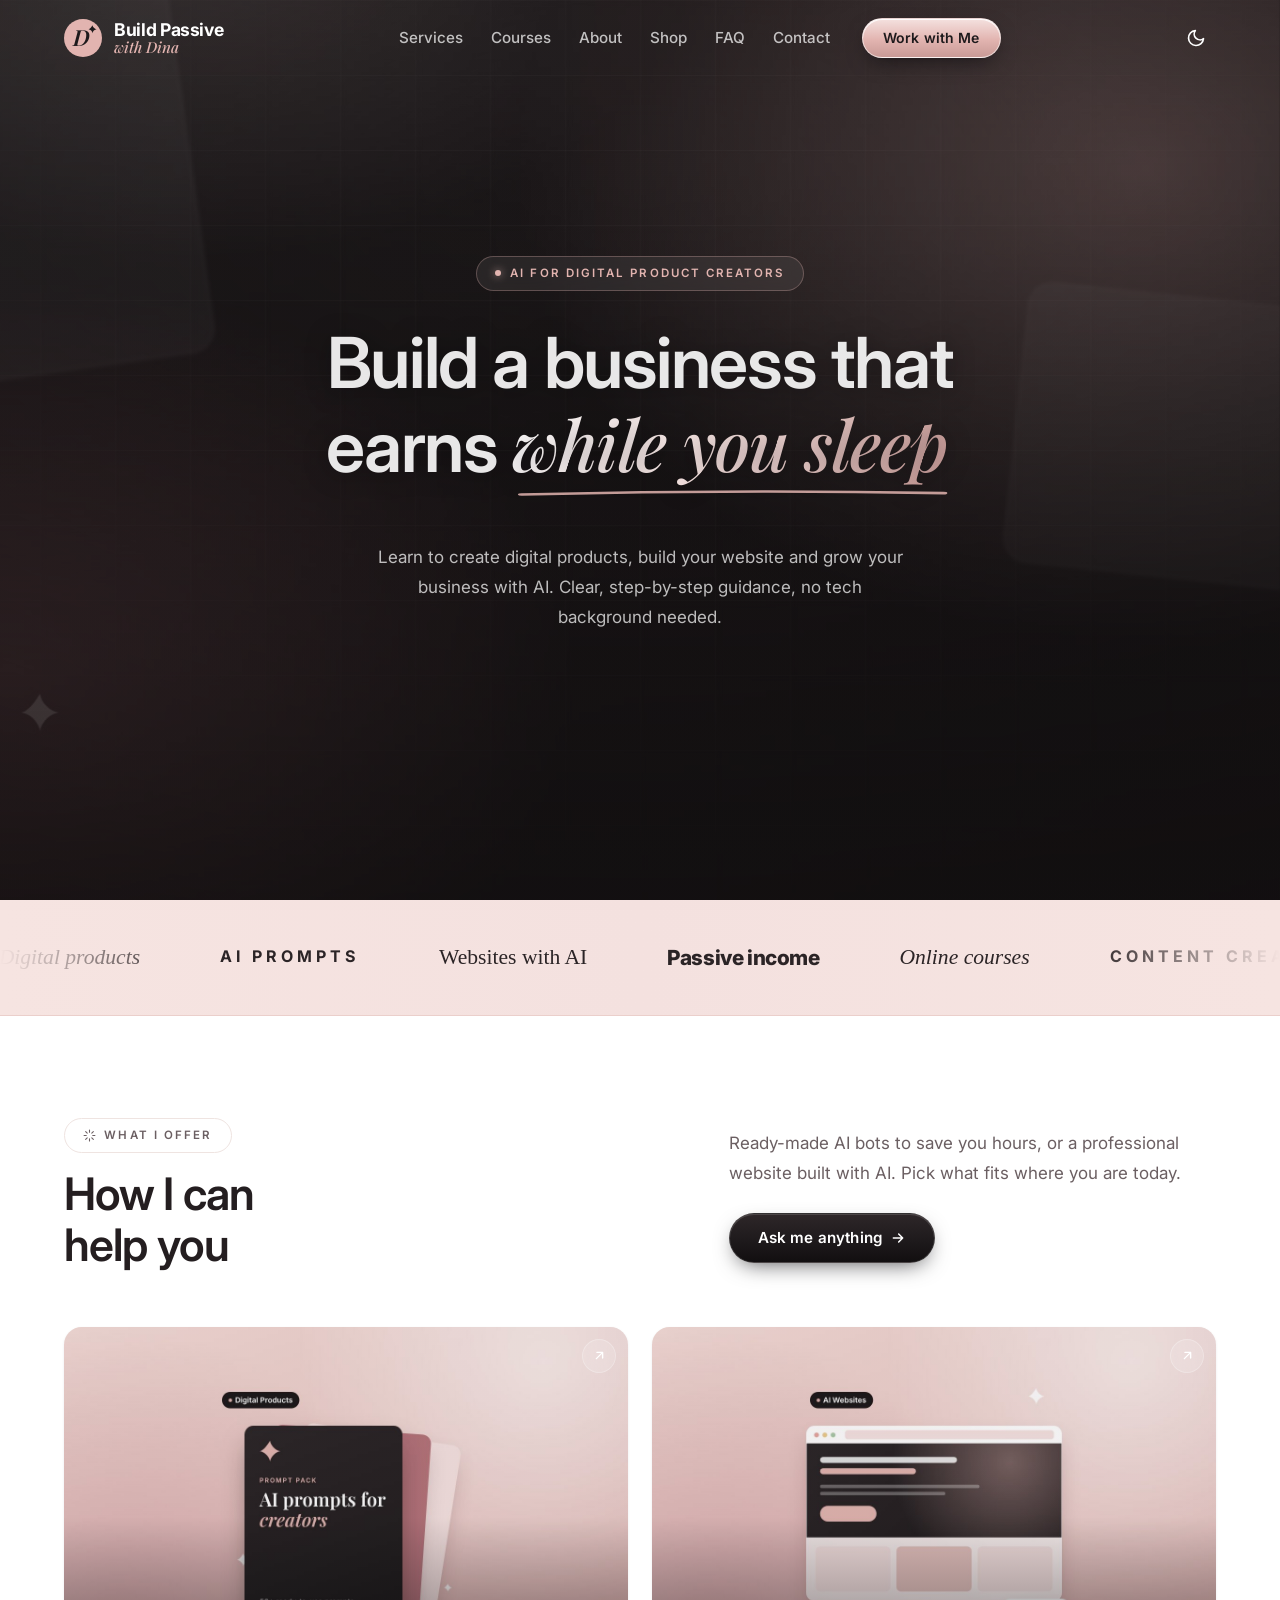
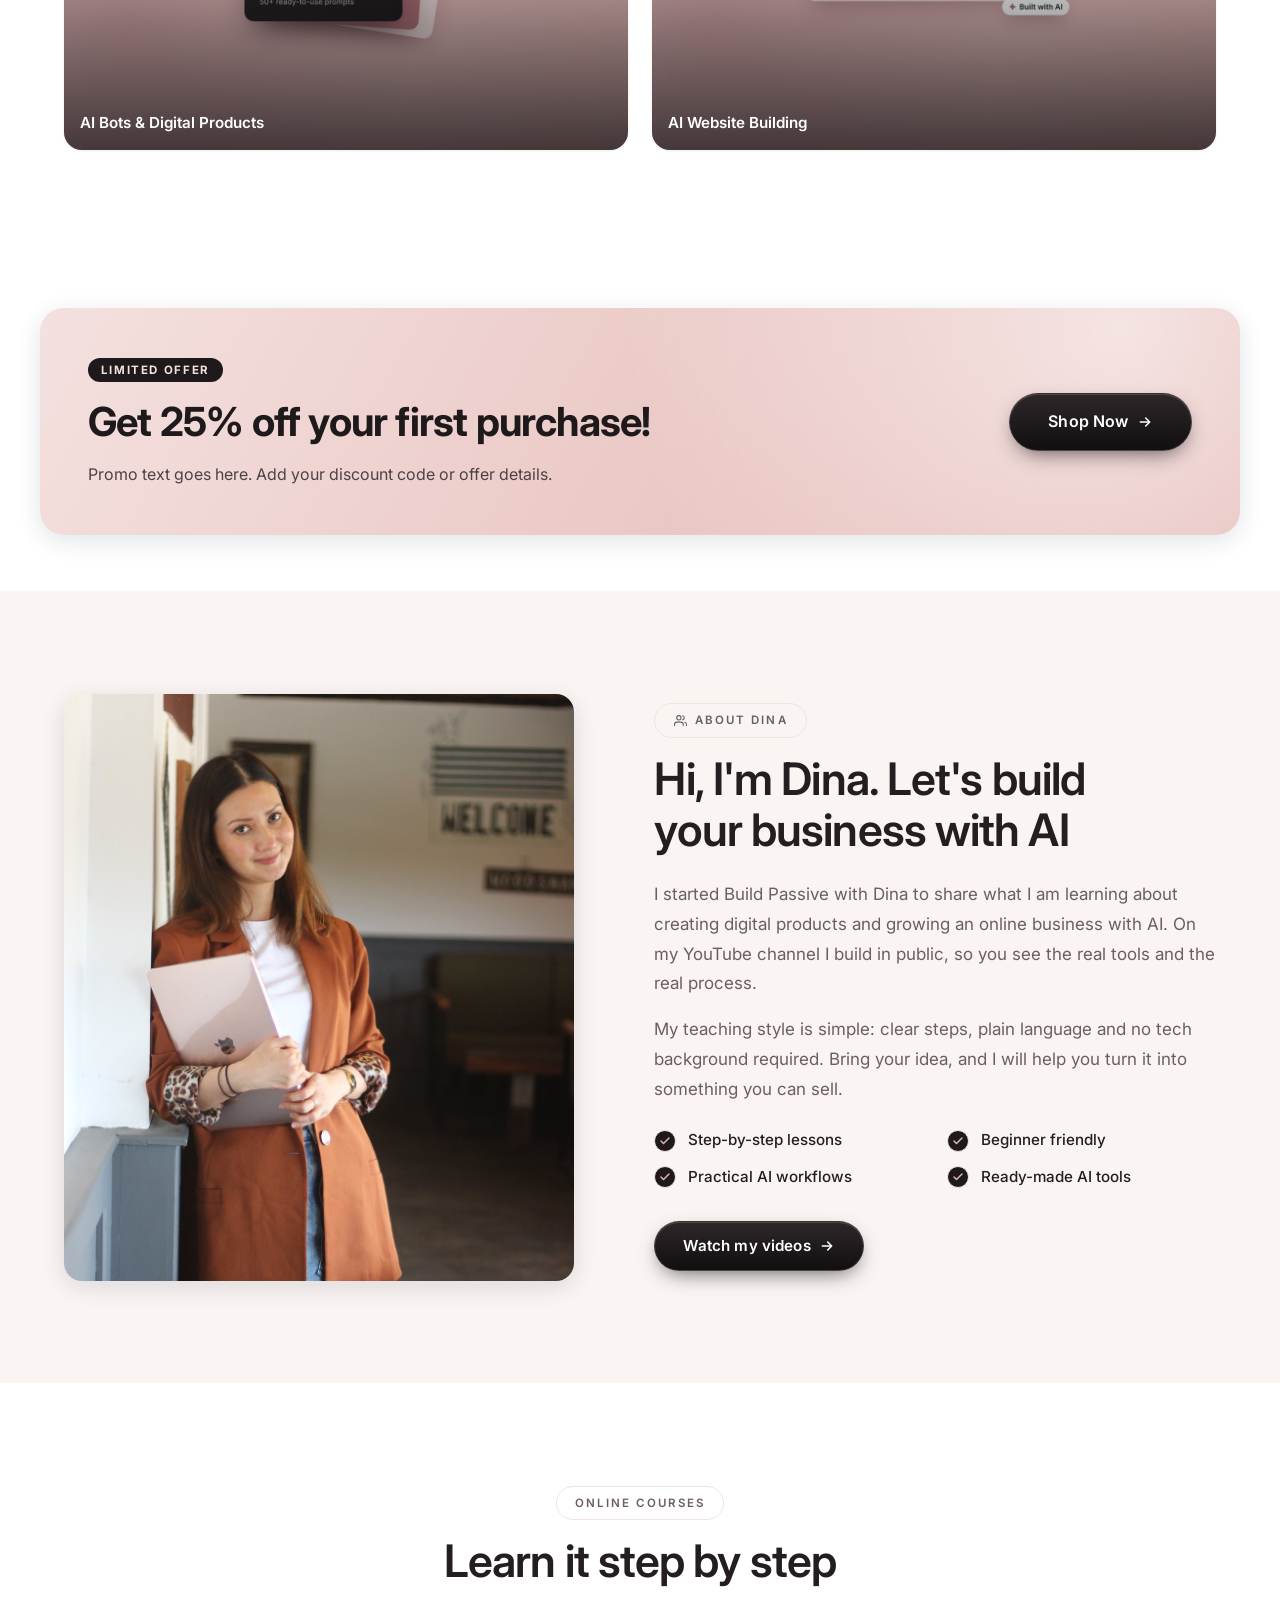
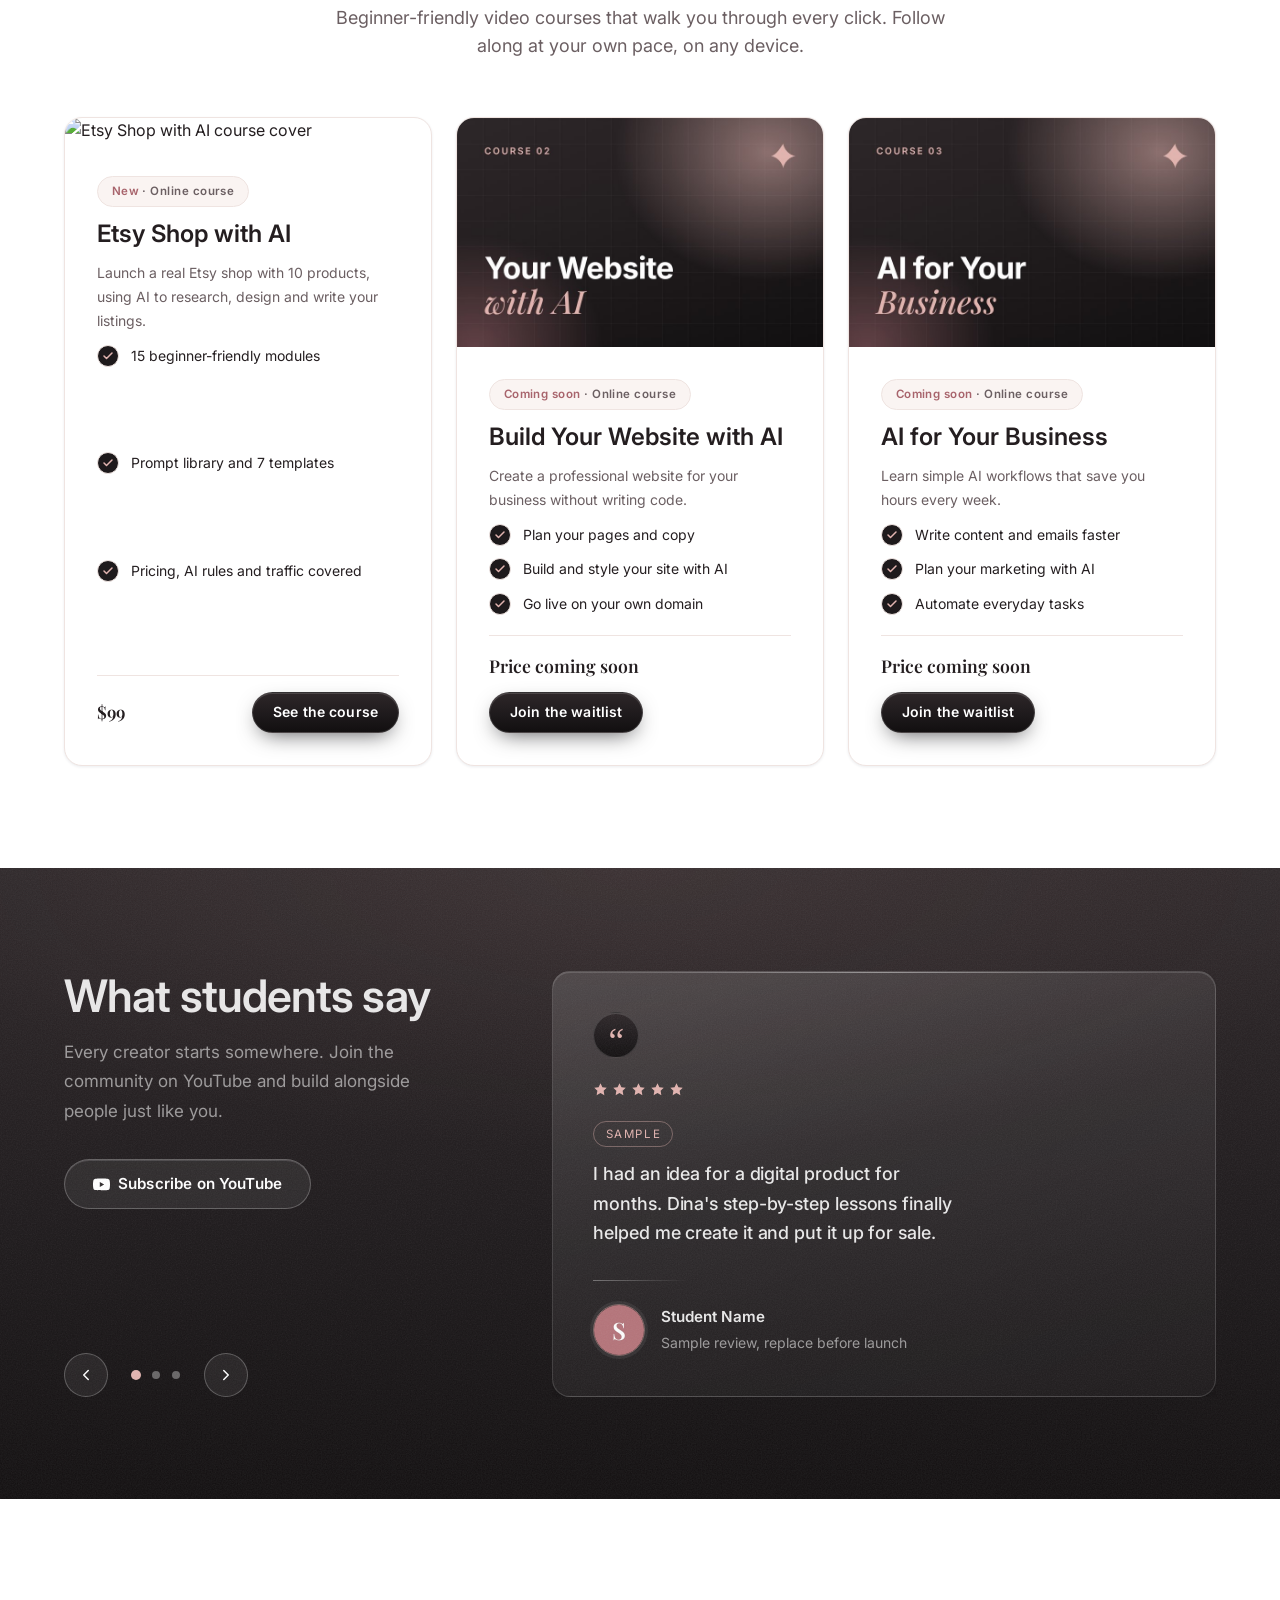
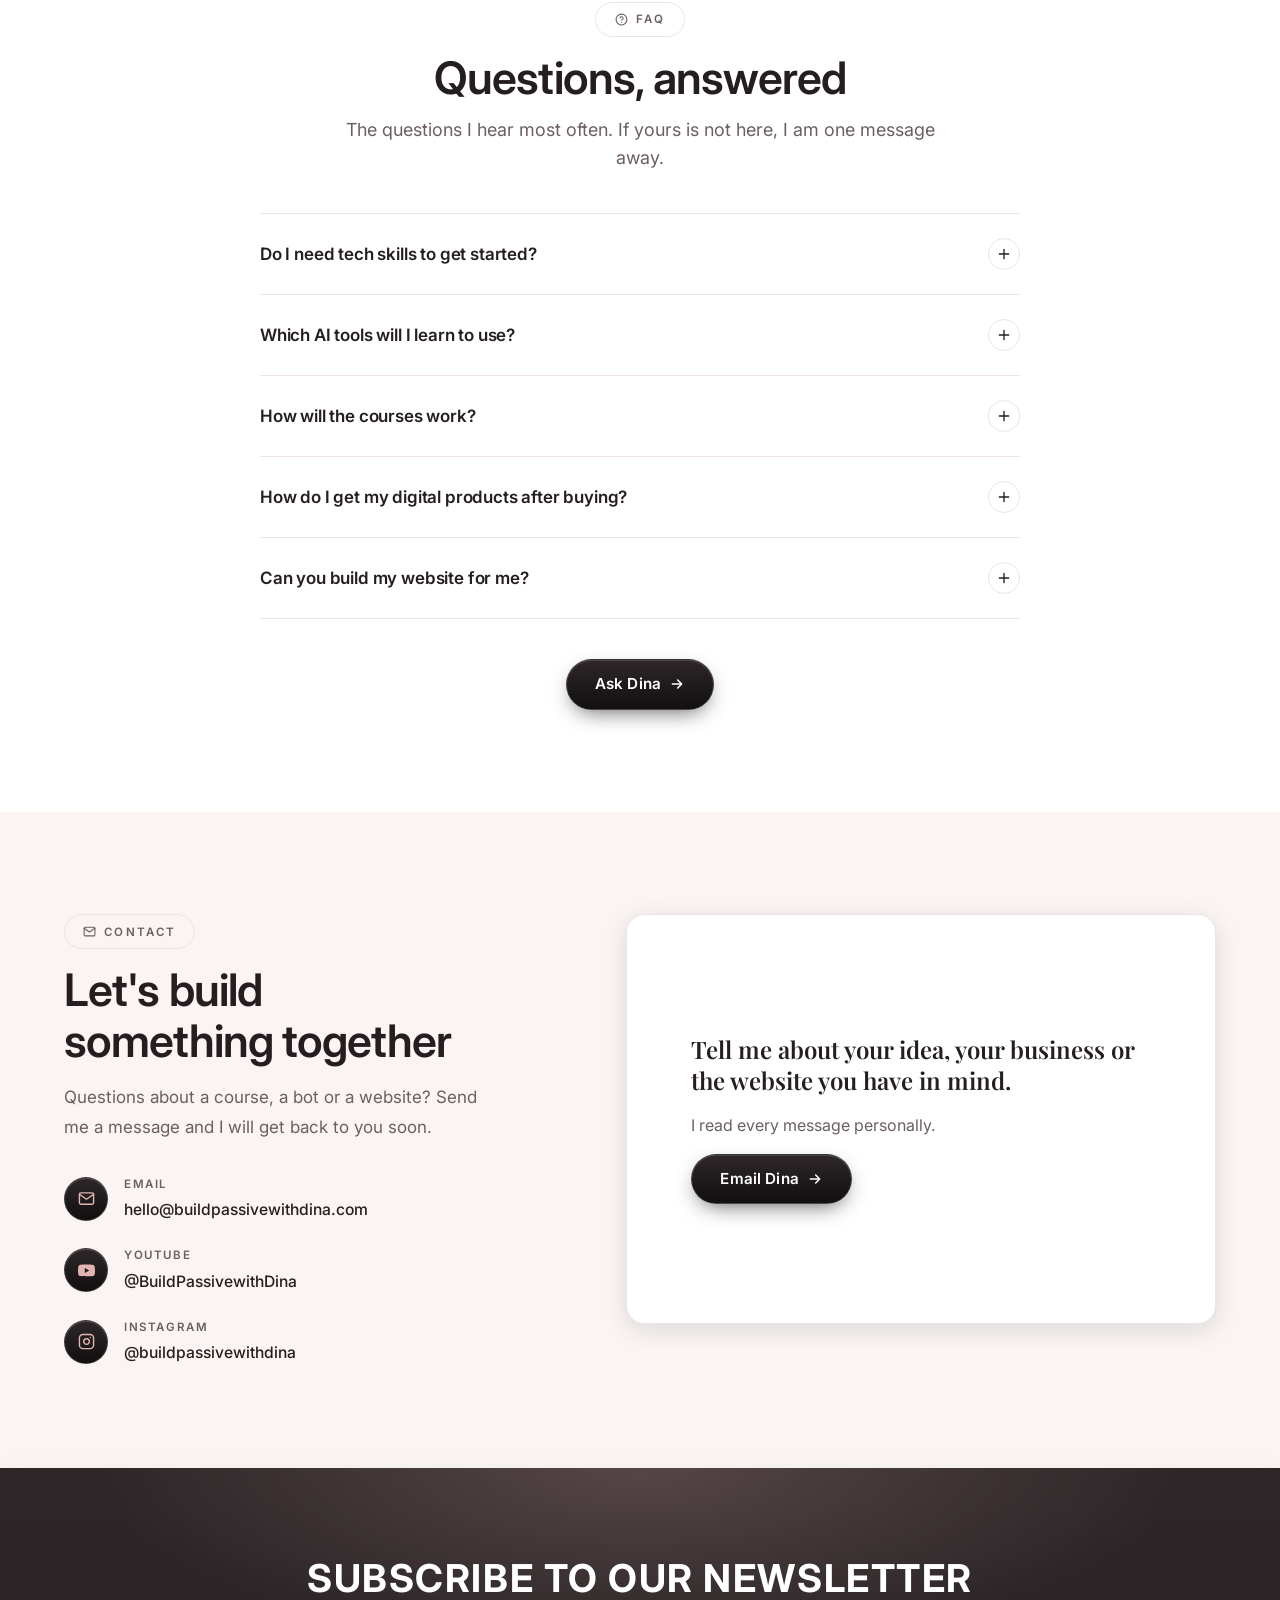
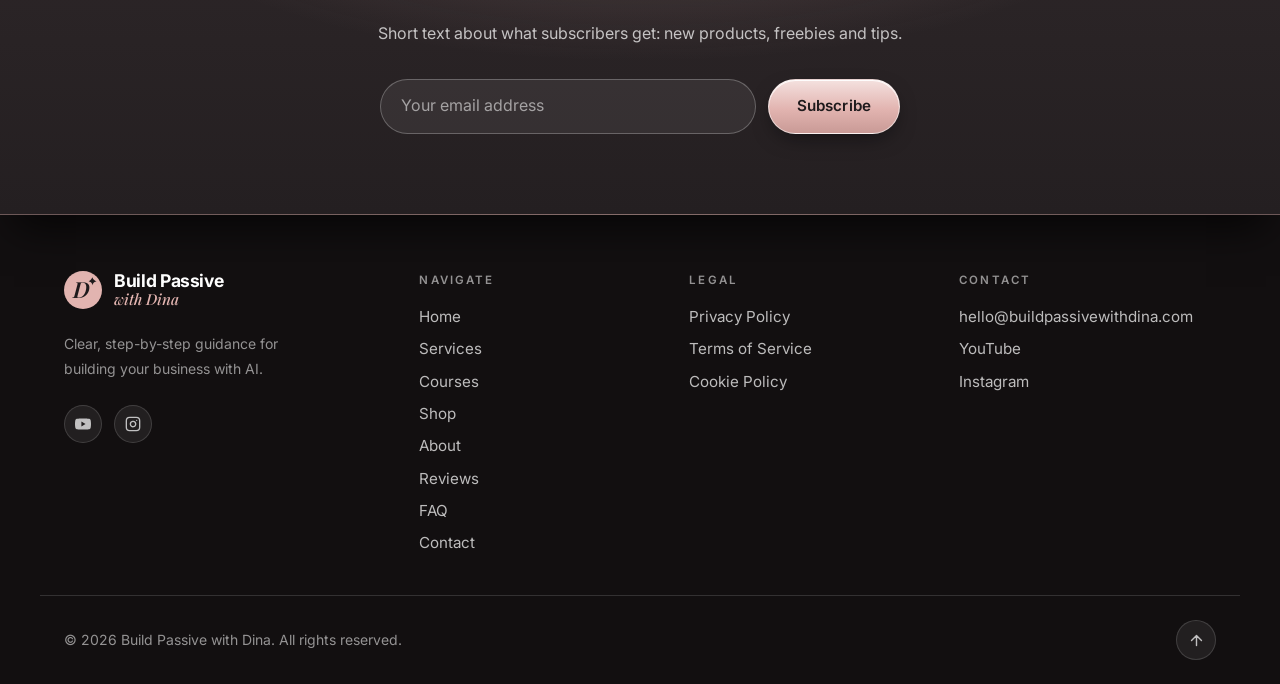
==== commit 4e9c2471: "Add files via upload" ====
--- a/index.html
+++ b/index.html
@@ -34,7 +34,7 @@
   <link href="https://fonts.googleapis.com/css2?family=Inter:wght@400;500;600;700;800&display=swap" rel="stylesheet">
 
   <link rel="preload" href="assets/fonts/playfair-display-500-italic.woff2" as="font" type="font/woff2" crossorigin>
-  <link rel="stylesheet" href="css/style.css?v=20261017c">
+  <link rel="stylesheet" href="css/style.css?v=20261020">
 </head>
 <body>
 
@@ -290,18 +290,17 @@
           <p class="section-subtitle">Beginner-friendly video courses that walk you through every click. Follow along at your own pace, on any device.</p>
         </div>
         <div class="course-grid">
-          <!-- PLACEHOLDER COURSE: when this course is ready, set the price and
-               point the button to its ThriveCart link -->
+          <!-- COURSE 1: Etsy Shop with AI (sales page: etsy-shop-with-ai.html) -->
           <article class="course-card animate-on-scroll">
-            <img src="assets/courses/course-products.jpg" alt="Digital Products with AI course cover" loading="lazy" decoding="async">
+            <a href="etsy-shop-with-ai.html"><img src="assets/courses/course-etsy.jpg" alt="Etsy Shop with AI course cover" loading="lazy" decoding="async"></a>
             <div class="course-body">
-              <span class="shop-pill"><span class="shop-pill-new">Coming soon</span> &middot; Online course</span>
-              <h3>Digital Products with AI</h3>
-              <p>Go from idea to your first digital product for sale, using AI at every step.</p>
-              <ul class="shop-list"><li><span class="about-check" aria-hidden="true"><svg xmlns="http://www.w3.org/2000/svg" width="12" height="12" viewBox="0 0 24 24" fill="none" stroke="currentColor" stroke-width="3" stroke-linecap="round" stroke-linejoin="round"><path d="M20 6 9 17l-5-5"/></svg></span><span>Find a product idea people want</span></li><li><span class="about-check" aria-hidden="true"><svg xmlns="http://www.w3.org/2000/svg" width="12" height="12" viewBox="0 0 24 24" fill="none" stroke="currentColor" stroke-width="3" stroke-linecap="round" stroke-linejoin="round"><path d="M20 6 9 17l-5-5"/></svg></span><span>Create your product with AI</span></li><li><span class="about-check" aria-hidden="true"><svg xmlns="http://www.w3.org/2000/svg" width="12" height="12" viewBox="0 0 24 24" fill="none" stroke="currentColor" stroke-width="3" stroke-linecap="round" stroke-linejoin="round"><path d="M20 6 9 17l-5-5"/></svg></span><span>Set up checkout and launch</span></li></ul>
+              <span class="shop-pill"><span class="shop-pill-new">New</span> &middot; Online course</span>
+              <h3>Etsy Shop with AI</h3>
+              <p>Launch a real Etsy shop with 10 products, using AI to research, design and write your listings.</p>
+              <ul class="shop-list"><li><span class="about-check" aria-hidden="true"><svg xmlns="http://www.w3.org/2000/svg" width="12" height="12" viewBox="0 0 24 24" fill="none" stroke="currentColor" stroke-width="3" stroke-linecap="round" stroke-linejoin="round"><path d="M20 6 9 17l-5-5"/></svg></span><span>15 beginner-friendly modules</span></li><li><span class="about-check" aria-hidden="true"><svg xmlns="http://www.w3.org/2000/svg" width="12" height="12" viewBox="0 0 24 24" fill="none" stroke="currentColor" stroke-width="3" stroke-linecap="round" stroke-linejoin="round"><path d="M20 6 9 17l-5-5"/></svg></span><span>Prompt library and 7 templates</span></li><li><span class="about-check" aria-hidden="true"><svg xmlns="http://www.w3.org/2000/svg" width="12" height="12" viewBox="0 0 24 24" fill="none" stroke="currentColor" stroke-width="3" stroke-linecap="round" stroke-linejoin="round"><path d="M20 6 9 17l-5-5"/></svg></span><span>Pricing, AI rules and traffic covered</span></li></ul>
               <div class="course-foot">
-                <span class="shop-price">Price coming soon</span>
-                <a href="mailto:hello@buildpassivewithdina.com?subject=Course%20waitlist:%20Digital%20Products%20with%20AI" class="btn btn-dark btn-sm">Join the waitlist</a>
+                <span class="shop-price">$99</span>
+                <a href="etsy-shop-with-ai.html" class="btn btn-dark btn-sm">See the course</a>
               </div>
             </div>
           </article>
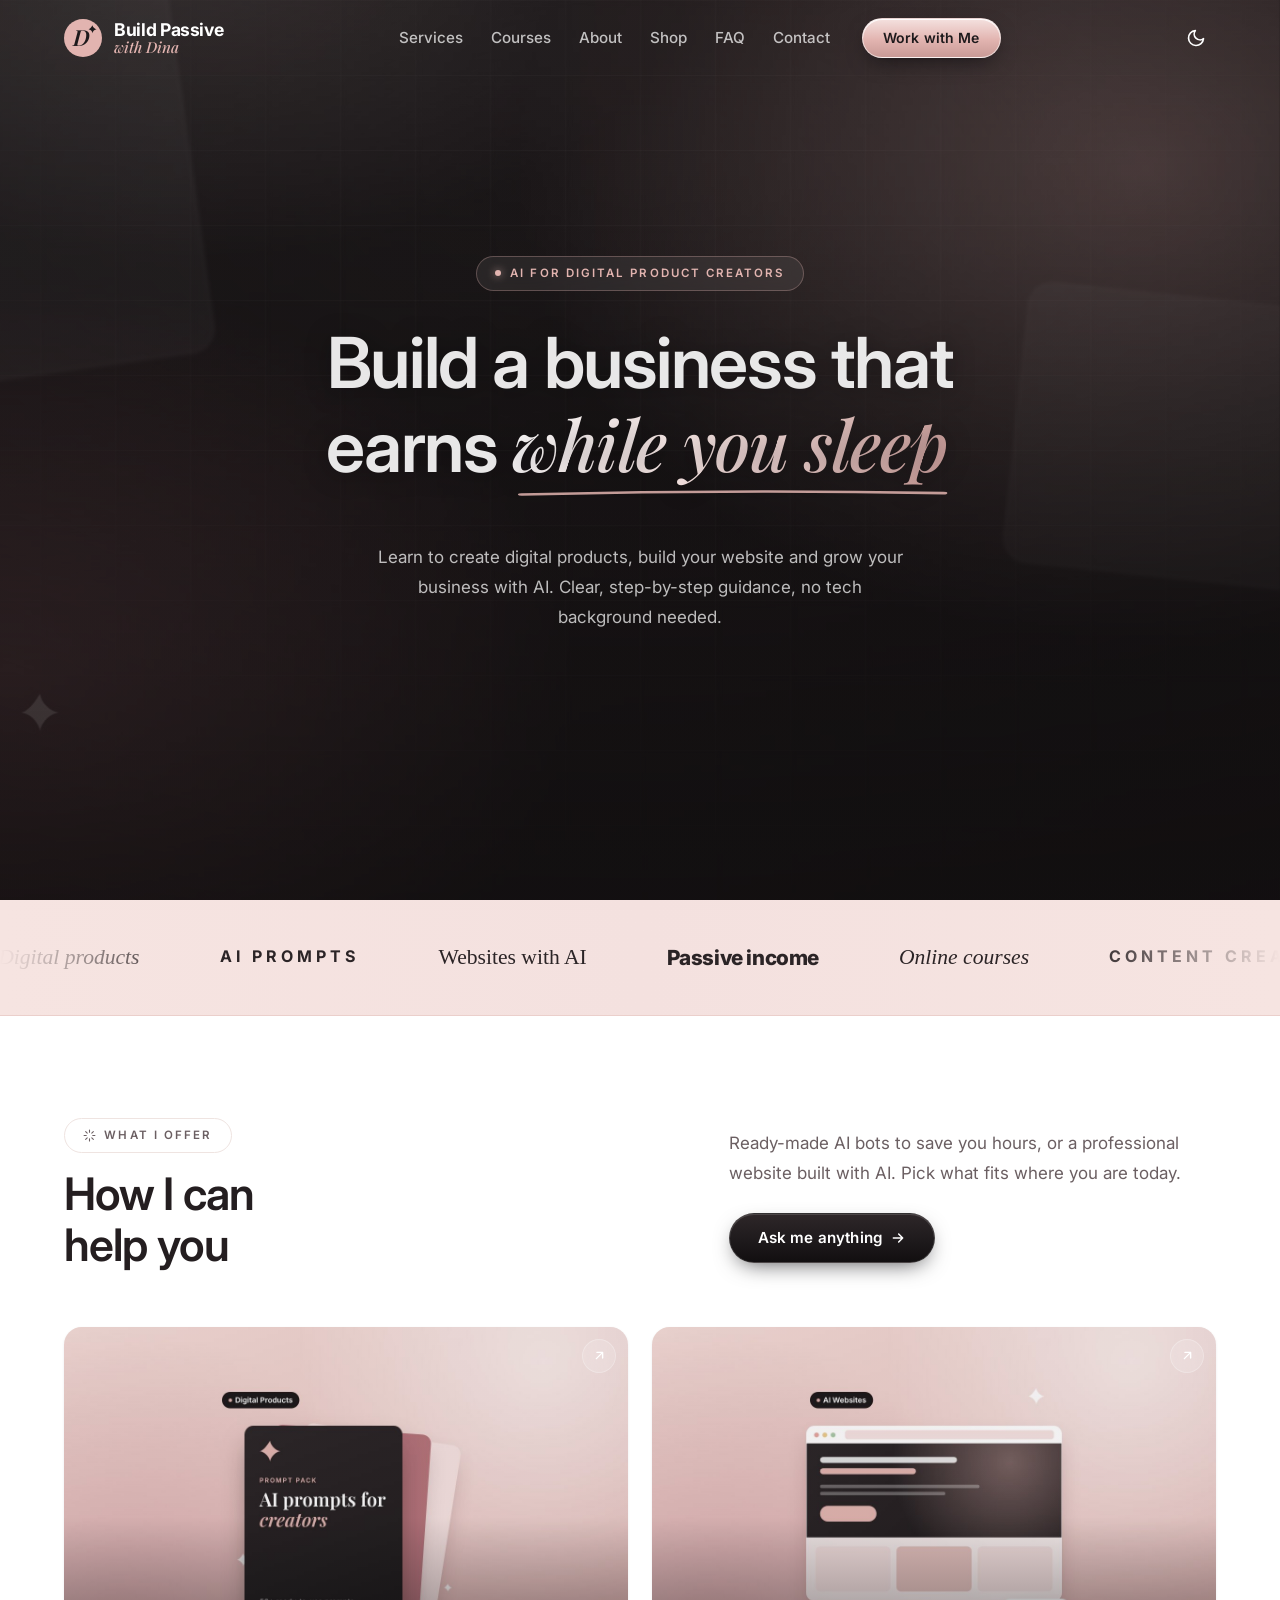
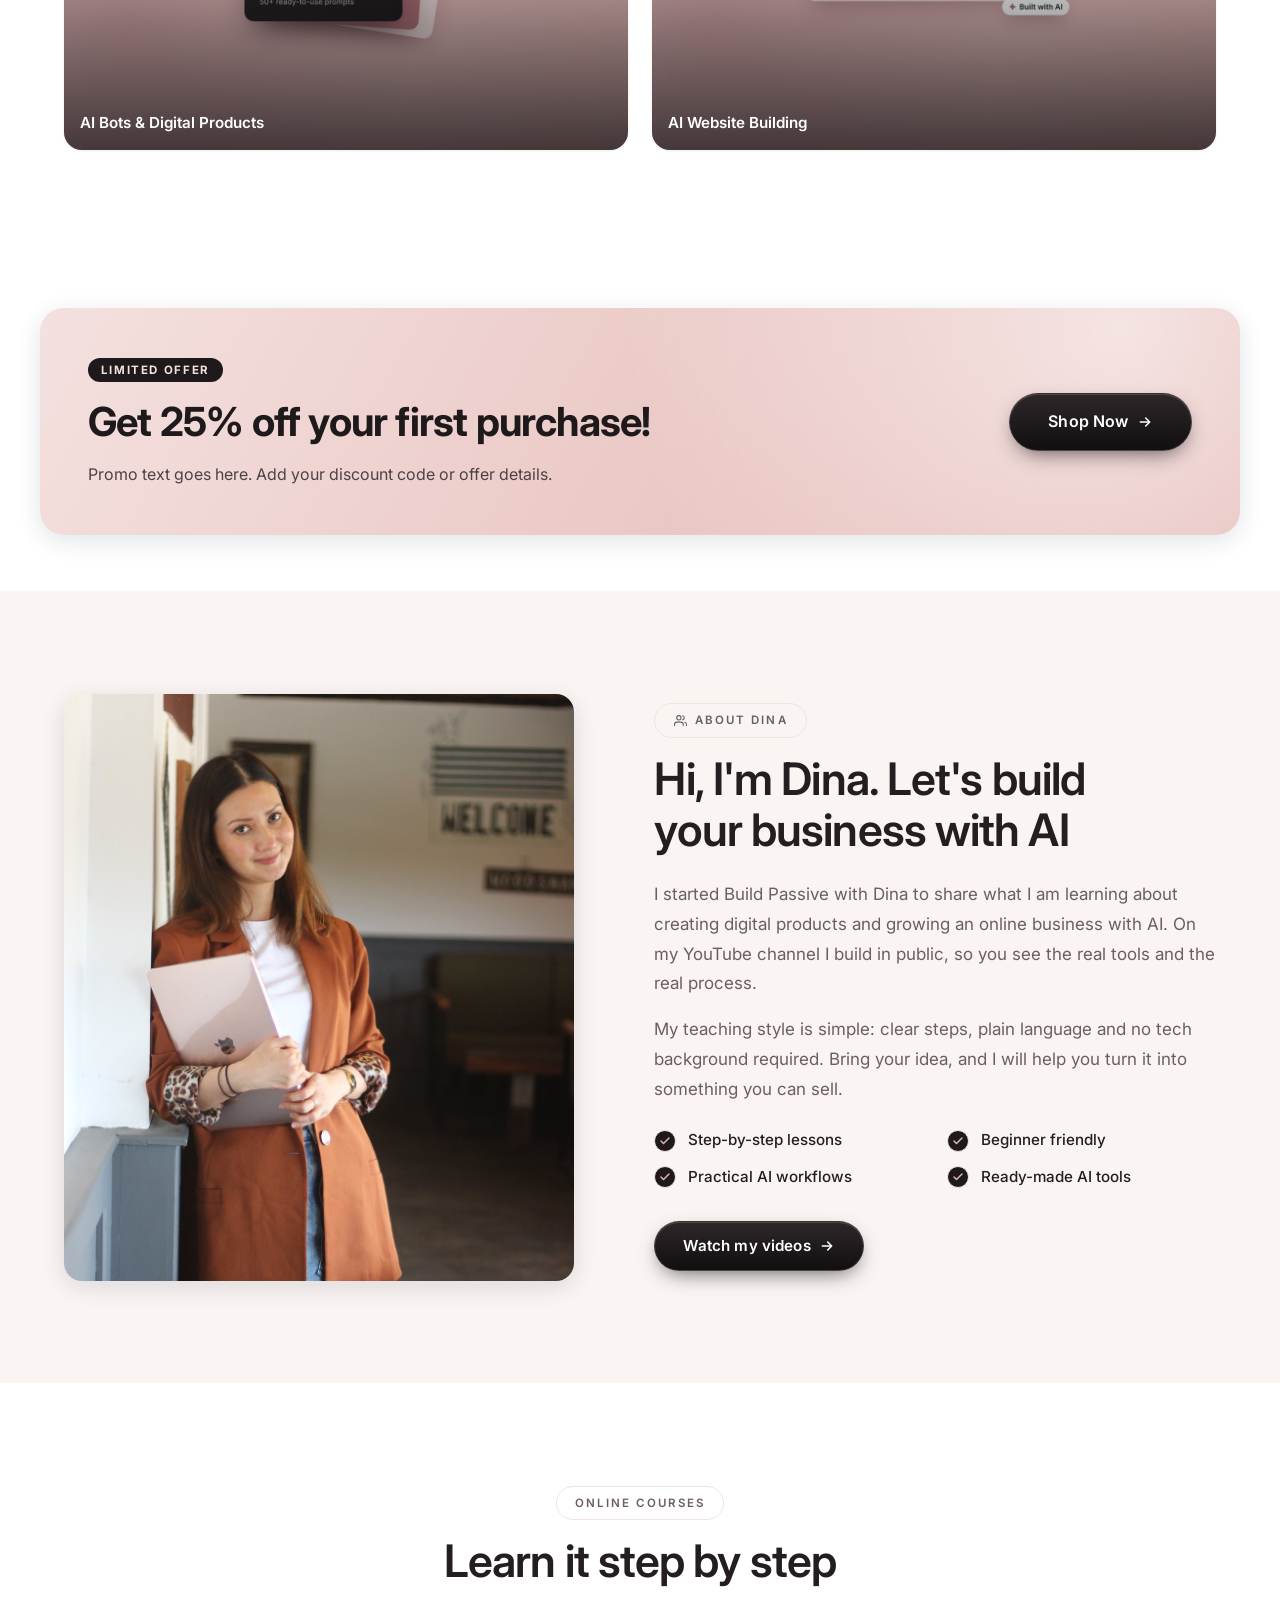
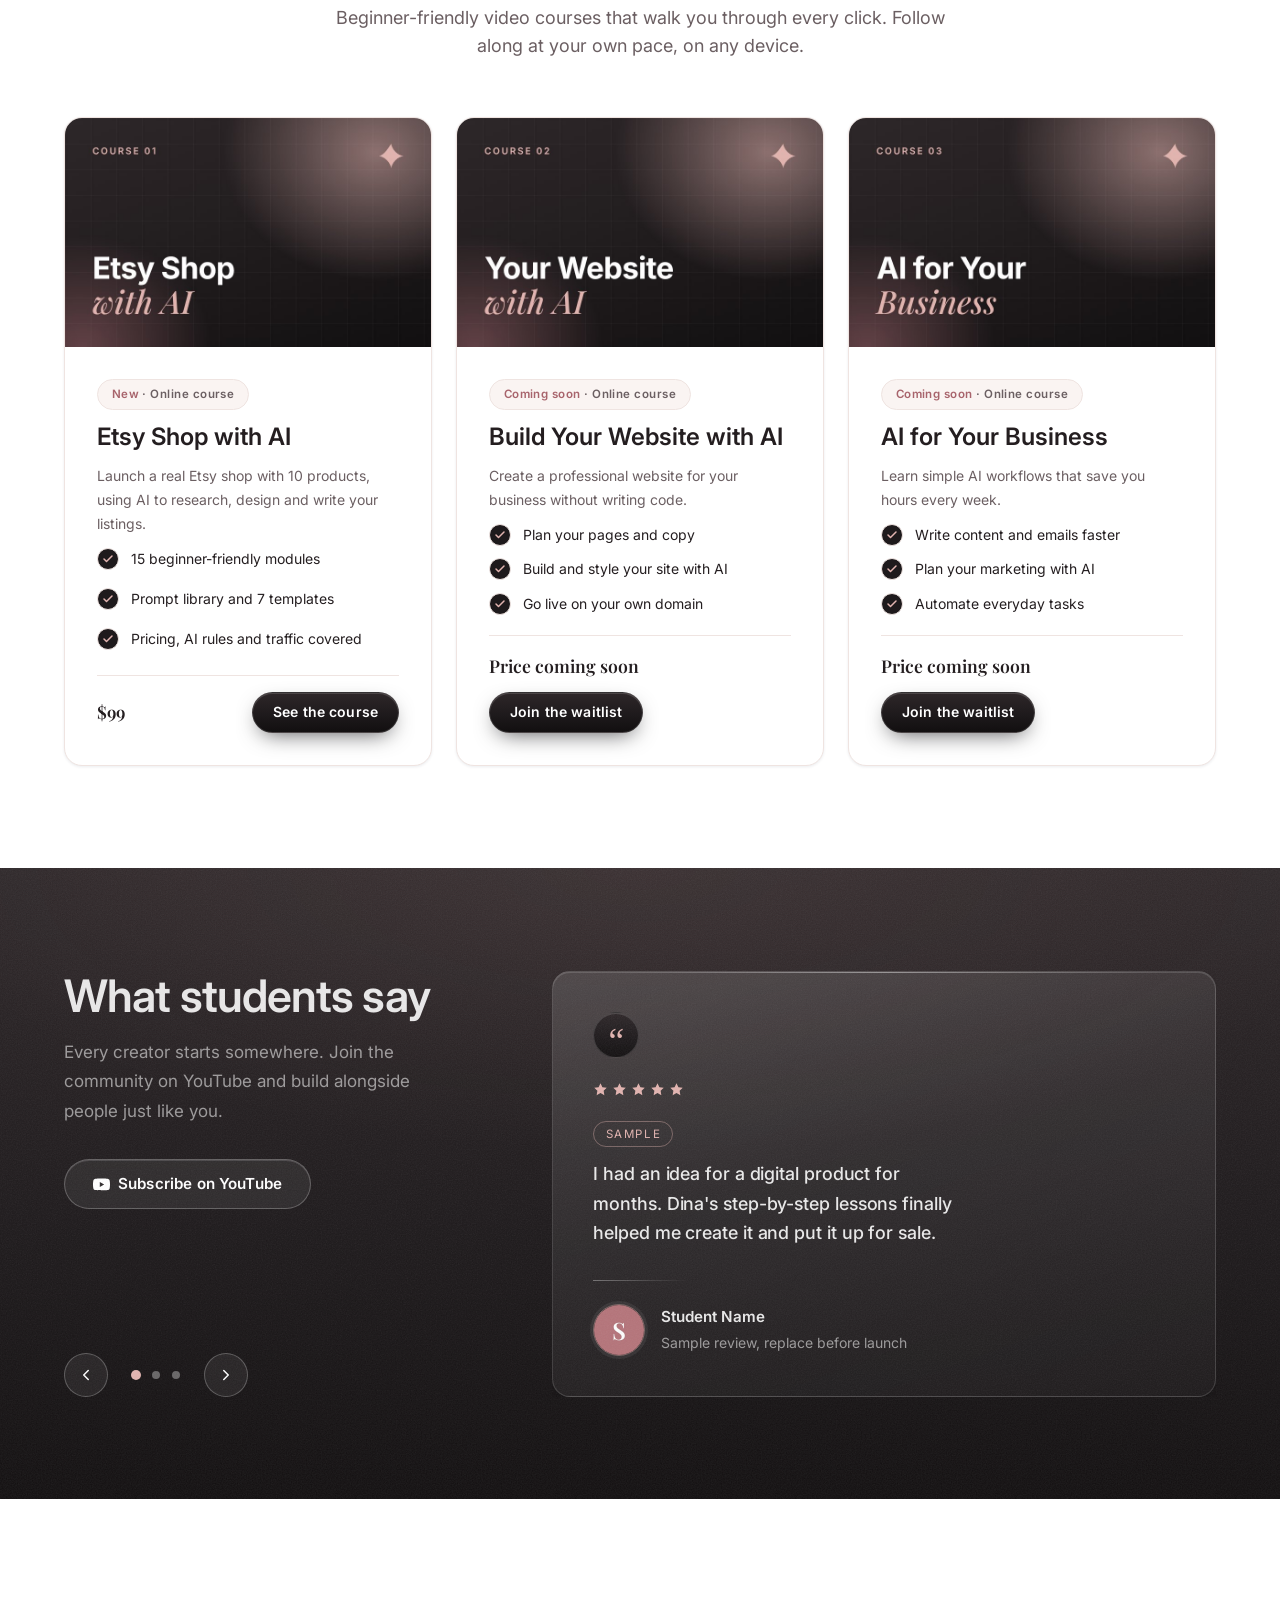
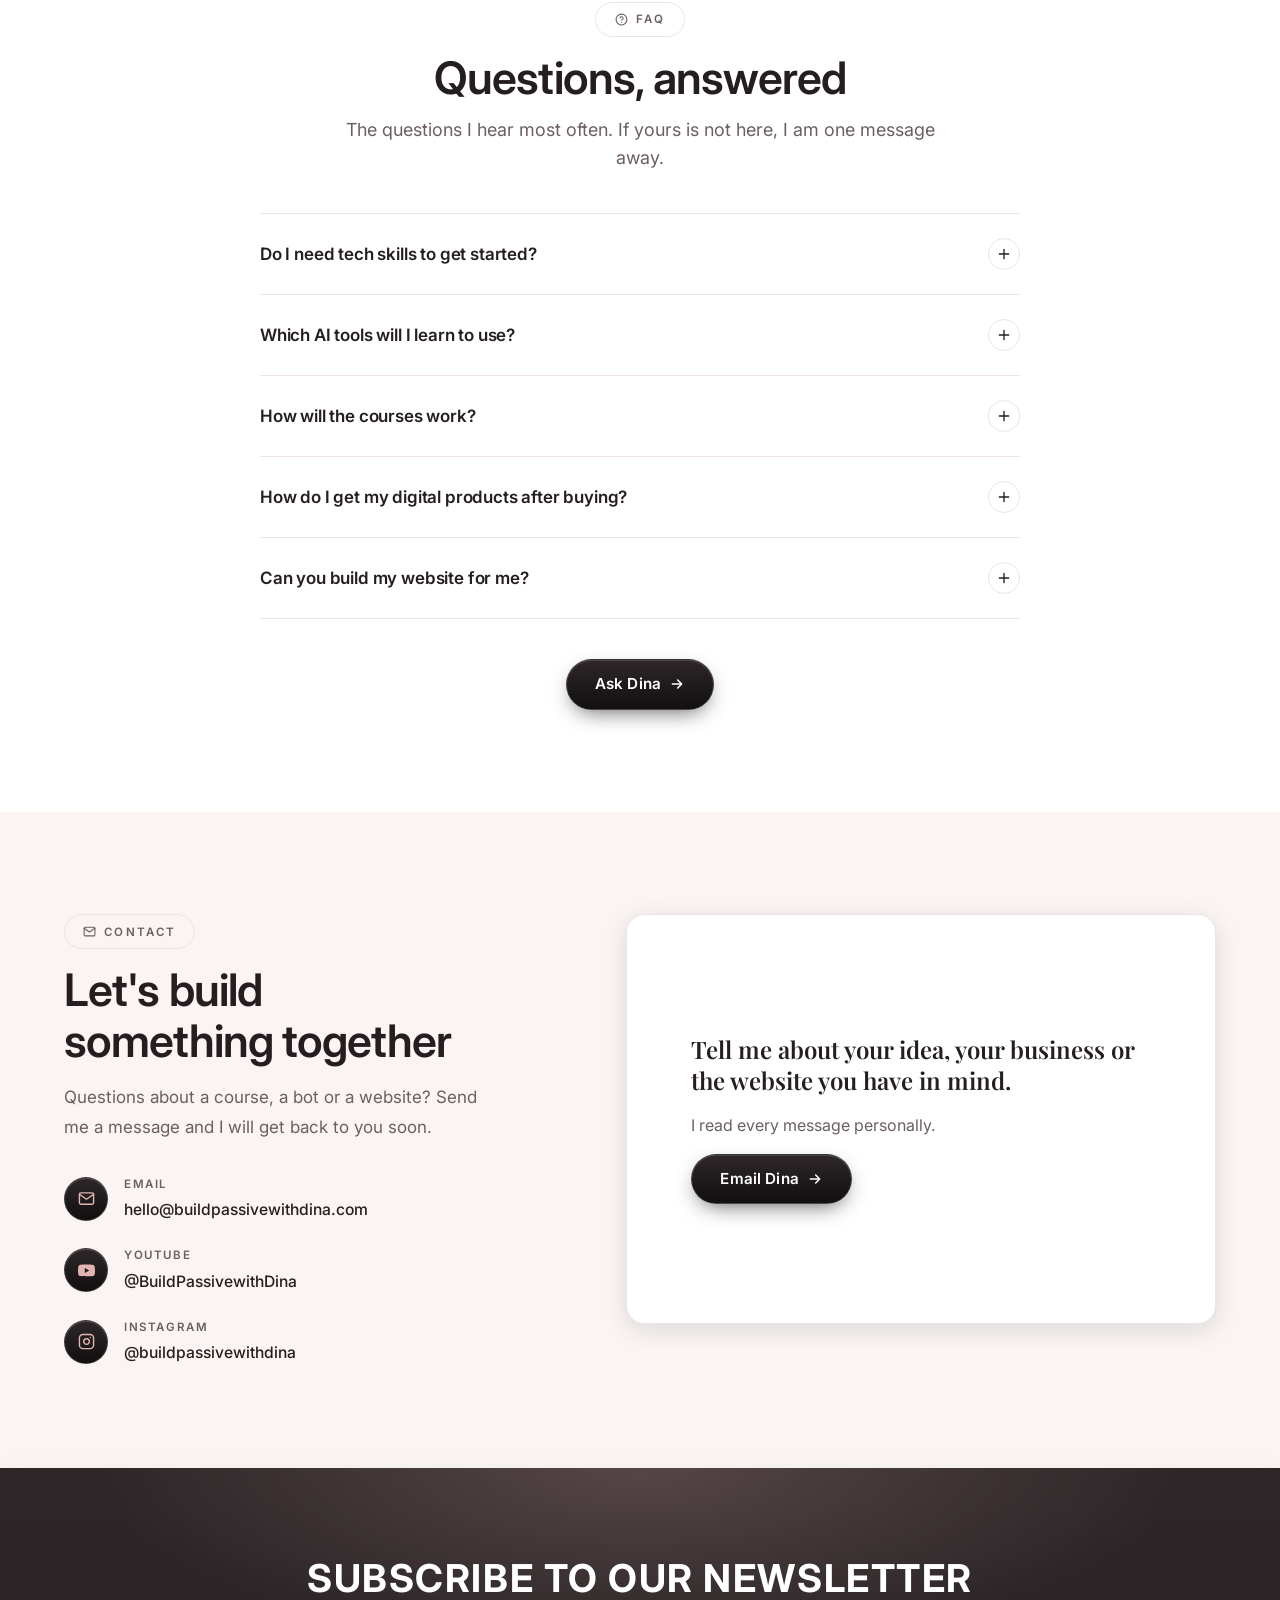
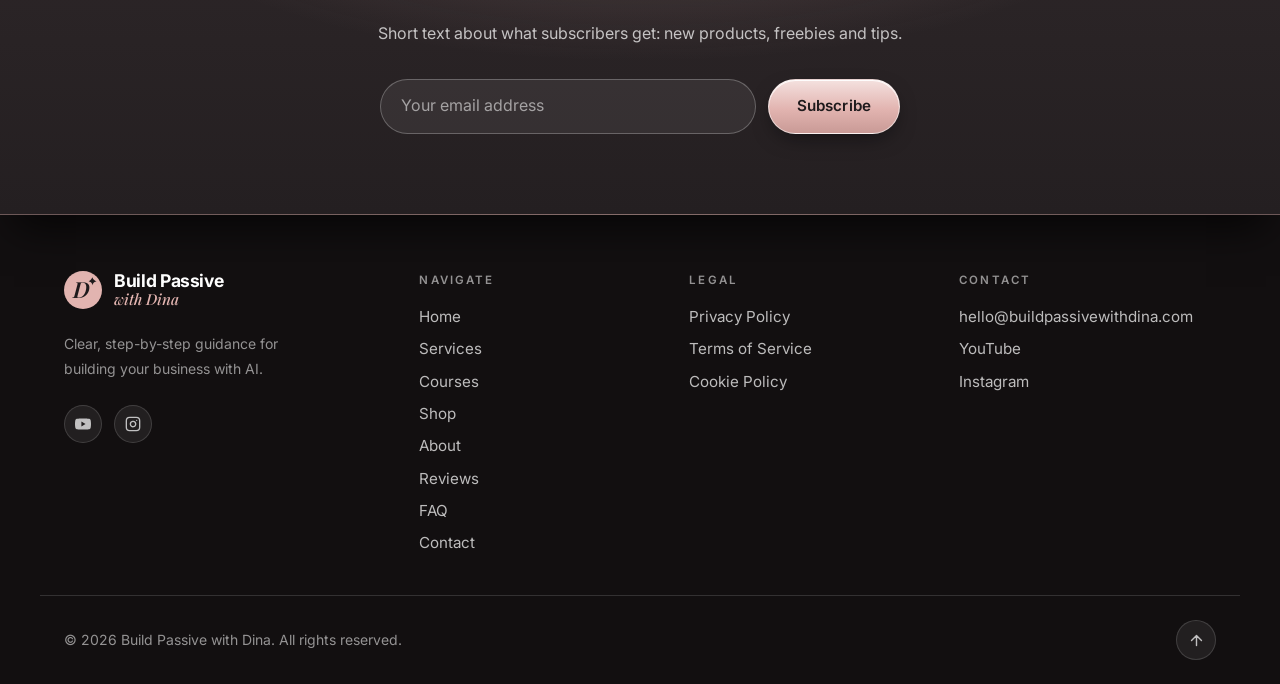
==== commit be323554: "Add files via upload" ====
--- a/index.html
+++ b/index.html
@@ -64,7 +64,7 @@
           <li><a href="#services" class="nav-link">Services</a></li>
           <li><a href="#courses" class="nav-link">Courses</a></li>
           <li><a href="#about" class="nav-link">About</a></li>
-          <li><a href="bot-shop.html" class="nav-link">Shop</a></li>
+          <li><a href="shop.html" class="nav-link">Shop</a></li>
           <li><a href="#faq" class="nav-link">FAQ</a></li>
           <li><a href="#contact" class="nav-link">Contact</a></li>
         </ul>
@@ -178,7 +178,7 @@
 
         <div class="services-grid services-grid-2">
 
-          <a href="bot-shop.html" class="service-card animate-on-scroll">
+          <a href="shop.html" class="service-card animate-on-scroll">
             <img src="assets/services/products-wide.jpg" alt="AI bots and prompt packs for creators" loading="lazy" decoding="async">
             <span class="service-card-arrow" aria-hidden="true">
               <svg xmlns="http://www.w3.org/2000/svg" width="15" height="15" viewBox="0 0 24 24" fill="none" stroke="currentColor" stroke-width="2.25" stroke-linecap="round" stroke-linejoin="round"><path d="M7 17 17 7M8 7h9v9"/></svg>
@@ -209,7 +209,7 @@
           <h2>Get 25% off your first purchase!</h2>
           <p>Promo text goes here. Add your discount code or offer details.</p>
         </div>
-        <a href="bot-shop.html" class="btn btn-dark btn-lg">Shop Now <svg class="btn-arrow" xmlns="http://www.w3.org/2000/svg" width="16" height="16" viewBox="0 0 24 24" fill="none" stroke="currentColor" stroke-width="2.25" stroke-linecap="round" stroke-linejoin="round" aria-hidden="true"><path d="M5 12h14M13 6l6 6-6 6"/></svg></a>
+        <a href="shop.html" class="btn btn-dark btn-lg">Shop Now <svg class="btn-arrow" xmlns="http://www.w3.org/2000/svg" width="16" height="16" viewBox="0 0 24 24" fill="none" stroke="currentColor" stroke-width="2.25" stroke-linecap="round" stroke-linejoin="round" aria-hidden="true"><path d="M5 12h14M13 6l6 6-6 6"/></svg></a>
       </div>
     </section>
 
@@ -678,7 +678,7 @@
           <li><a href="#hero">Home</a></li>
           <li><a href="#services">Services</a></li>
           <li><a href="#courses">Courses</a></li>
-          <li><a href="bot-shop.html">Shop</a></li>
+          <li><a href="shop.html">Shop</a></li>
           <li><a href="#about">About</a></li>
           <li><a href="#reviews">Reviews</a></li>
           <li><a href="#faq">FAQ</a></li>
--- a/css/style.css
+++ b/css/style.css
@@ -2470,3 +2470,77 @@
   border-bottom: 1px solid color-mix(in srgb, var(--color-accent) 35%, transparent);
   box-shadow: 0 26px 40px -14px rgba(0, 0, 0, 0.7);
 }
+
+/* ============================================================
+   COURSE SALES PAGE: Etsy Shop with AI
+============================================================ */
+.etsy-stage { padding: clamp(0.5rem, 1.5vw, 1rem); }
+.et-stats { background-image: linear-gradient(90deg, #f6e4e1, #f4e1df, #f6e4e1); color: #1e1a1c; padding-block: var(--space-7); }
+.et-stats-grid { display: grid; grid-template-columns: repeat(4, 1fr); gap: var(--space-5); text-align: center; }
+.et-stats-grid b { display: block; font-family: var(--font-serif); font-size: clamp(2.4rem, 5vw, 3.4rem); font-weight: 600; line-height: 1; color: #1e1a1c; }
+.et-stats-grid span { display: block; margin-top: var(--space-2); font-size: var(--fs-sm); color: #6b5f62; }
+.et-quote { font-family: var(--font-serif); font-style: italic; font-weight: 500; font-size: clamp(2rem, 4vw, 3rem); }
+.et-parts { display: grid; grid-template-columns: repeat(2, 1fr); gap: var(--space-5); }
+.et-part { padding: var(--space-7); border-radius: var(--radius-lg); background-color: var(--color-bg); border: 1px solid var(--color-border); box-shadow: var(--shadow-sm); }
+.et-part-tag { font-size: var(--fs-xs); font-weight: 700; letter-spacing: var(--tracking-wide); text-transform: uppercase; color: var(--color-accent-deep); }
+.et-part h3 { font-family: var(--font-serif); font-size: var(--fs-xl); font-weight: 600; margin: var(--space-1) 0 var(--space-5); }
+.et-part ol { list-style: none; display: grid; gap: var(--space-4); }
+.et-part li { display: flex; gap: var(--space-4); align-items: flex-start; }
+.et-num { flex: none; width: 36px; height: 36px; border-radius: 50%; display: grid; place-items: center; font-size: var(--fs-sm); font-weight: 700; background-color: var(--color-accent-light); color: var(--color-accent-deep); }
+[data-theme="dark"] .et-num { background-color: color-mix(in srgb, var(--color-accent) 18%, transparent); }
+.et-part h4 { font-size: var(--fs-base); font-weight: 600; margin-bottom: 2px; }
+.et-part p { font-size: var(--fs-sm); color: var(--color-text-muted); line-height: 1.6; }
+.et-bonus-grid { grid-template-columns: repeat(3, 1fr); }
+.et-fit { display: grid; grid-template-columns: 1fr 1fr; gap: var(--space-5); max-width: 980px; margin-inline: auto; }
+.et-fit-col { padding: var(--space-7); border-radius: var(--radius-lg); border: 1px solid var(--color-border); background-color: var(--color-bg); }
+.et-fit-col h3 { font-size: var(--fs-xl); font-weight: 600; margin-bottom: var(--space-5); }
+.et-fit-col ul { list-style: none; display: grid; gap: var(--space-4); }
+.et-fit-col li { display: flex; gap: var(--space-3); align-items: flex-start; }
+.et-yes { background-image: linear-gradient(160deg, var(--color-accent-light), var(--color-bg)); }
+[data-theme="dark"] .et-yes { background-image: none; }
+.et-x { flex: none; width: 22px; height: 22px; border-radius: 50%; display: grid; place-items: center; background-color: var(--color-surface); color: var(--color-text-muted); border: 1px solid var(--color-border); margin-top: 1px; }
+.et-buy-media { padding: 0; overflow: hidden; }
+.et-buy-media img { border-radius: var(--radius-lg); }
+@media (max-width: 860px) {
+  .et-stats-grid { grid-template-columns: repeat(2, 1fr); }
+  .et-parts, .et-fit, .et-bonus-grid { grid-template-columns: 1fr; }
+}
+/* Etsy course: transparent mockup in the hero */
+.et-mockup { padding: 0; }
+.et-mockup img { width: 118%; max-width: none; height: auto; display: block; margin-left: -4%; filter: drop-shadow(0 30px 40px rgba(0, 0, 0, 0.45)); }
+@media (max-width: 900px) { .et-mockup img { width: 100%; margin-left: 0; } }
+/* Etsy course closing section: mockup left, text right */
+.et-cta-grid { display: grid; grid-template-columns: 1.2fr 1fr; gap: var(--space-8); align-items: center; }
+.et-cta-media img { width: 100%; height: auto; display: block; filter: drop-shadow(0 26px 34px rgba(30, 26, 28, 0.3)); }
+.et-cta-text { text-align: left; }
+.et-cta .et-cta-text .section-title { text-align: left; }
+.et-cta .et-cta-text p { margin: 0 0 var(--space-6); max-width: none; }
+.et-cta .et-cta-text .hero-actions { justify-content: flex-start; }
+@media (max-width: 900px) {
+  .et-cta-grid { grid-template-columns: 1fr; gap: var(--space-6); }
+  .et-cta-text, .et-cta .et-cta-text .section-title { text-align: center; }
+  .et-cta .et-cta-text .hero-actions { justify-content: center; }
+}
+/* Prompt library hero: transparent mockup, no card behind it */
+.cc-mock-free { background: none; box-shadow: none; padding: 0; border-radius: 0; }
+.cc-mock-free img { width: 116%; max-width: none; margin-left: -6%; filter: drop-shadow(0 30px 40px rgba(0, 0, 0, 0.45)); }
+.cc-mock-visual .fc-1 { top: 2%; left: 0; }
+.cc-mock-visual .fc-2 { top: 4%; right: -4%; }
+.cc-mock-visual .fc-3 { bottom: 34%; left: -6%; }
+.cc-mock-visual .fc-4 { bottom: -2%; left: 30%; }
+.cc-mock-visual .fc-5 { bottom: 6%; right: -4%; }
+@media (max-width: 900px) { .cc-mock-free img { width: 100%; margin-left: 0; } }
+/* Buy box: mockup floats without the pink card */
+.buy-box-media:has(img[src*="canva-code-mockup"]) { background: none; padding: 0; }
+.buy-box-media img[src*="canva-code-mockup"] { filter: drop-shadow(0 24px 30px rgba(0, 0, 0, 0.5)); }
+/* Floating labels around product mockups: same rose gradient as "Work with Me" */
+.float-chip { background-image: var(--gradient-accent); color: var(--color-primary); border: 1px solid var(--on-dark-55); box-shadow: inset 0 1px 0 var(--on-dark-90), 0 14px 30px -12px rgba(0,0,0,.5); }
+.float-chip.fc-accent { background-image: var(--gradient-accent); }
+.et-buy-mock { background: none; padding: 0; }
+.et-buy-mock img { width: 112%; max-width: none; margin-left: -6%; filter: drop-shadow(0 24px 30px rgba(0, 0, 0, 0.5)); }
+@media (max-width: 820px) { .et-buy-mock img { width: 100%; margin-left: 0; } }
+/* Etsy course: taller dark header */
+.et-hero { min-height: 100vh; min-height: 100svh; display: flex; align-items: center; padding-block: calc(var(--header-height) + var(--space-9)) var(--space-9); }
+.et-hero > .container { width: 100%; }
+.et-hero { min-height: 115vh; min-height: 115svh; padding-block: calc(var(--header-height) + 7rem) 8rem; }
+@media (max-width: 900px) { .et-hero { min-height: auto; padding-block: calc(var(--header-height) + var(--space-8)) var(--space-9); } }
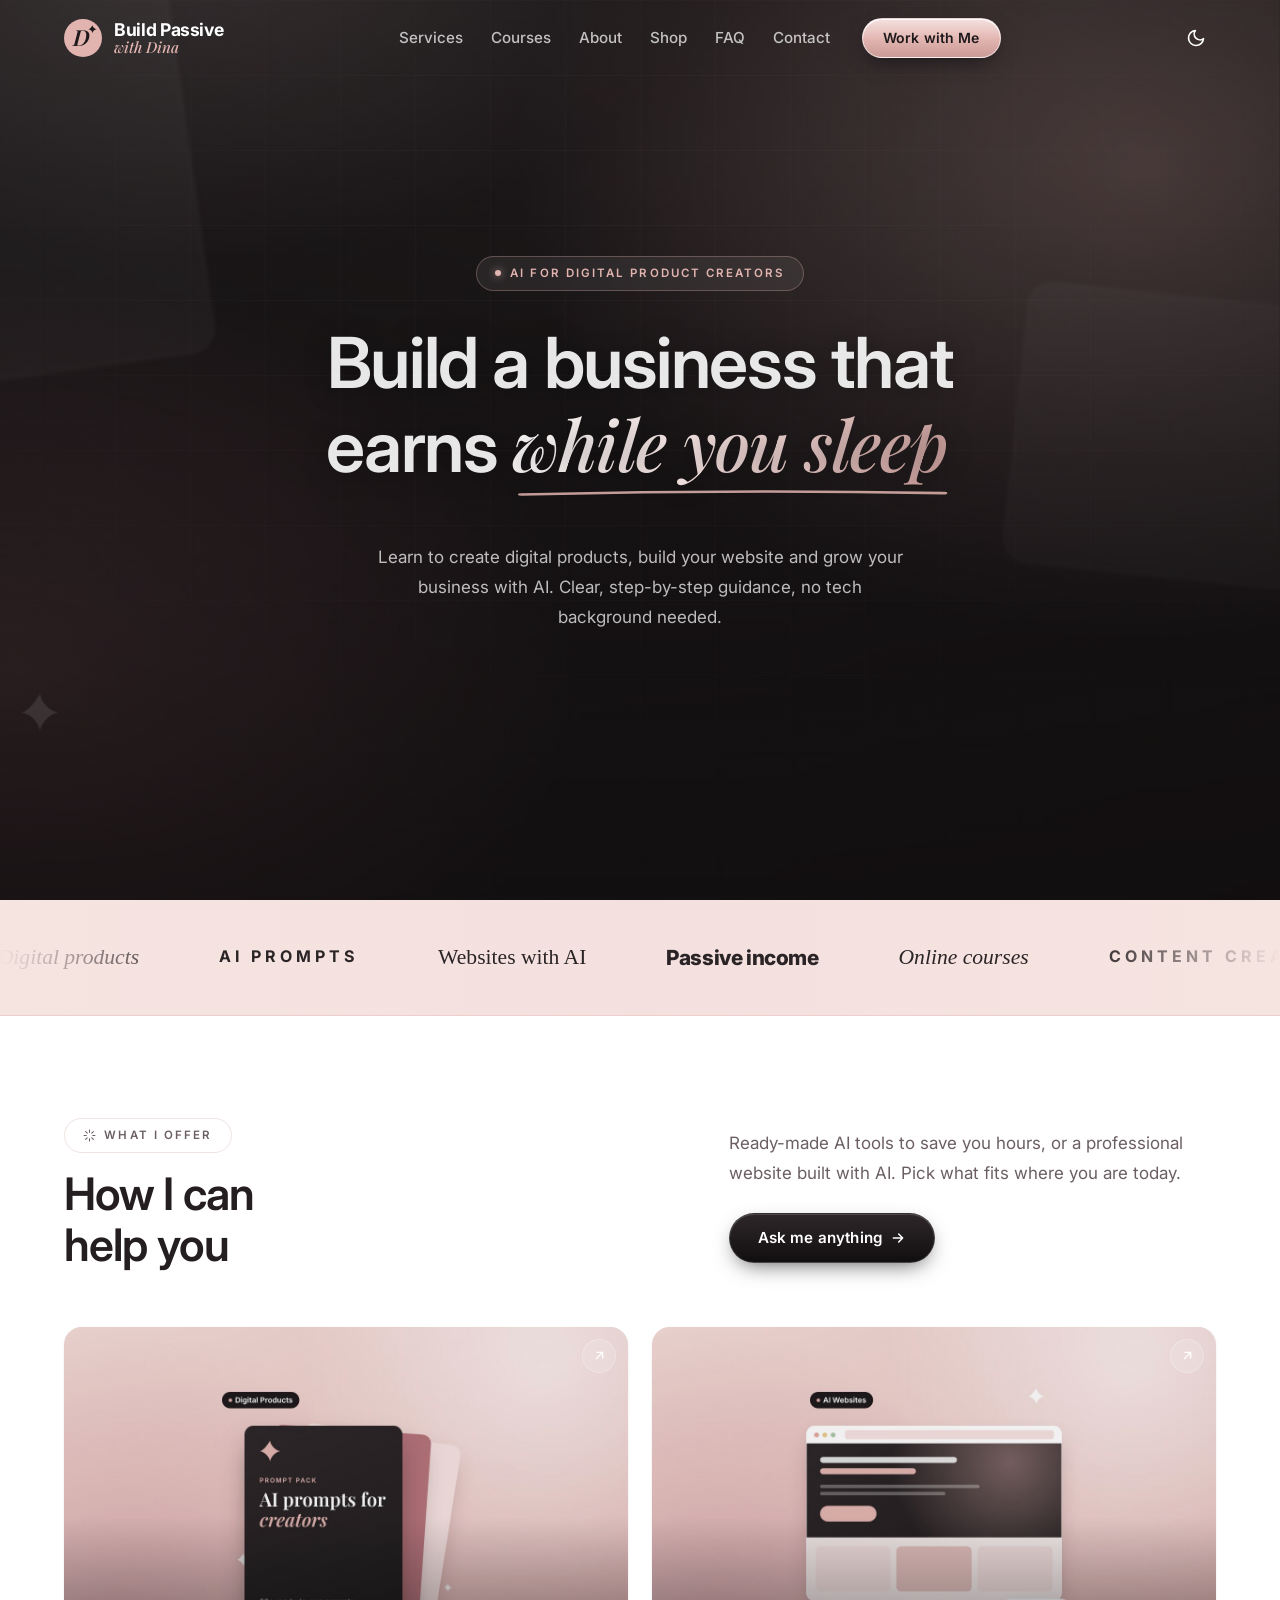
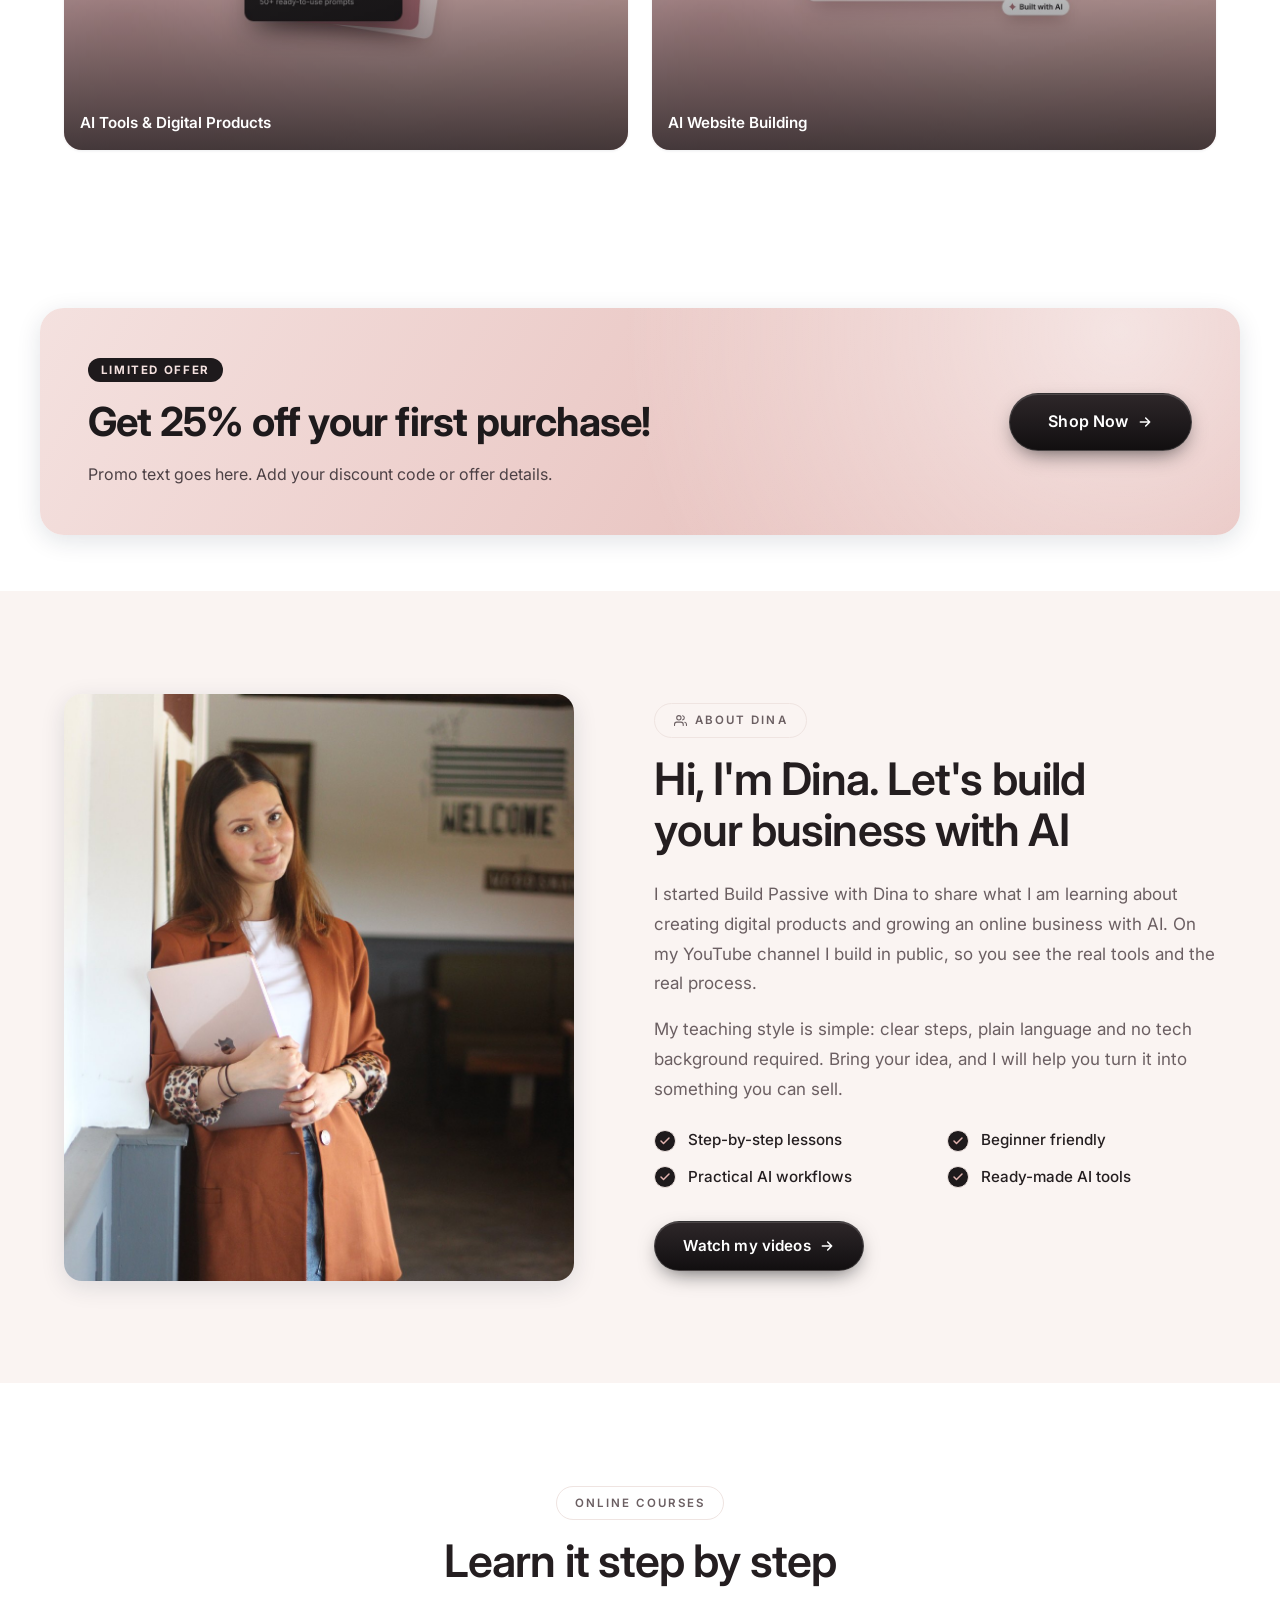
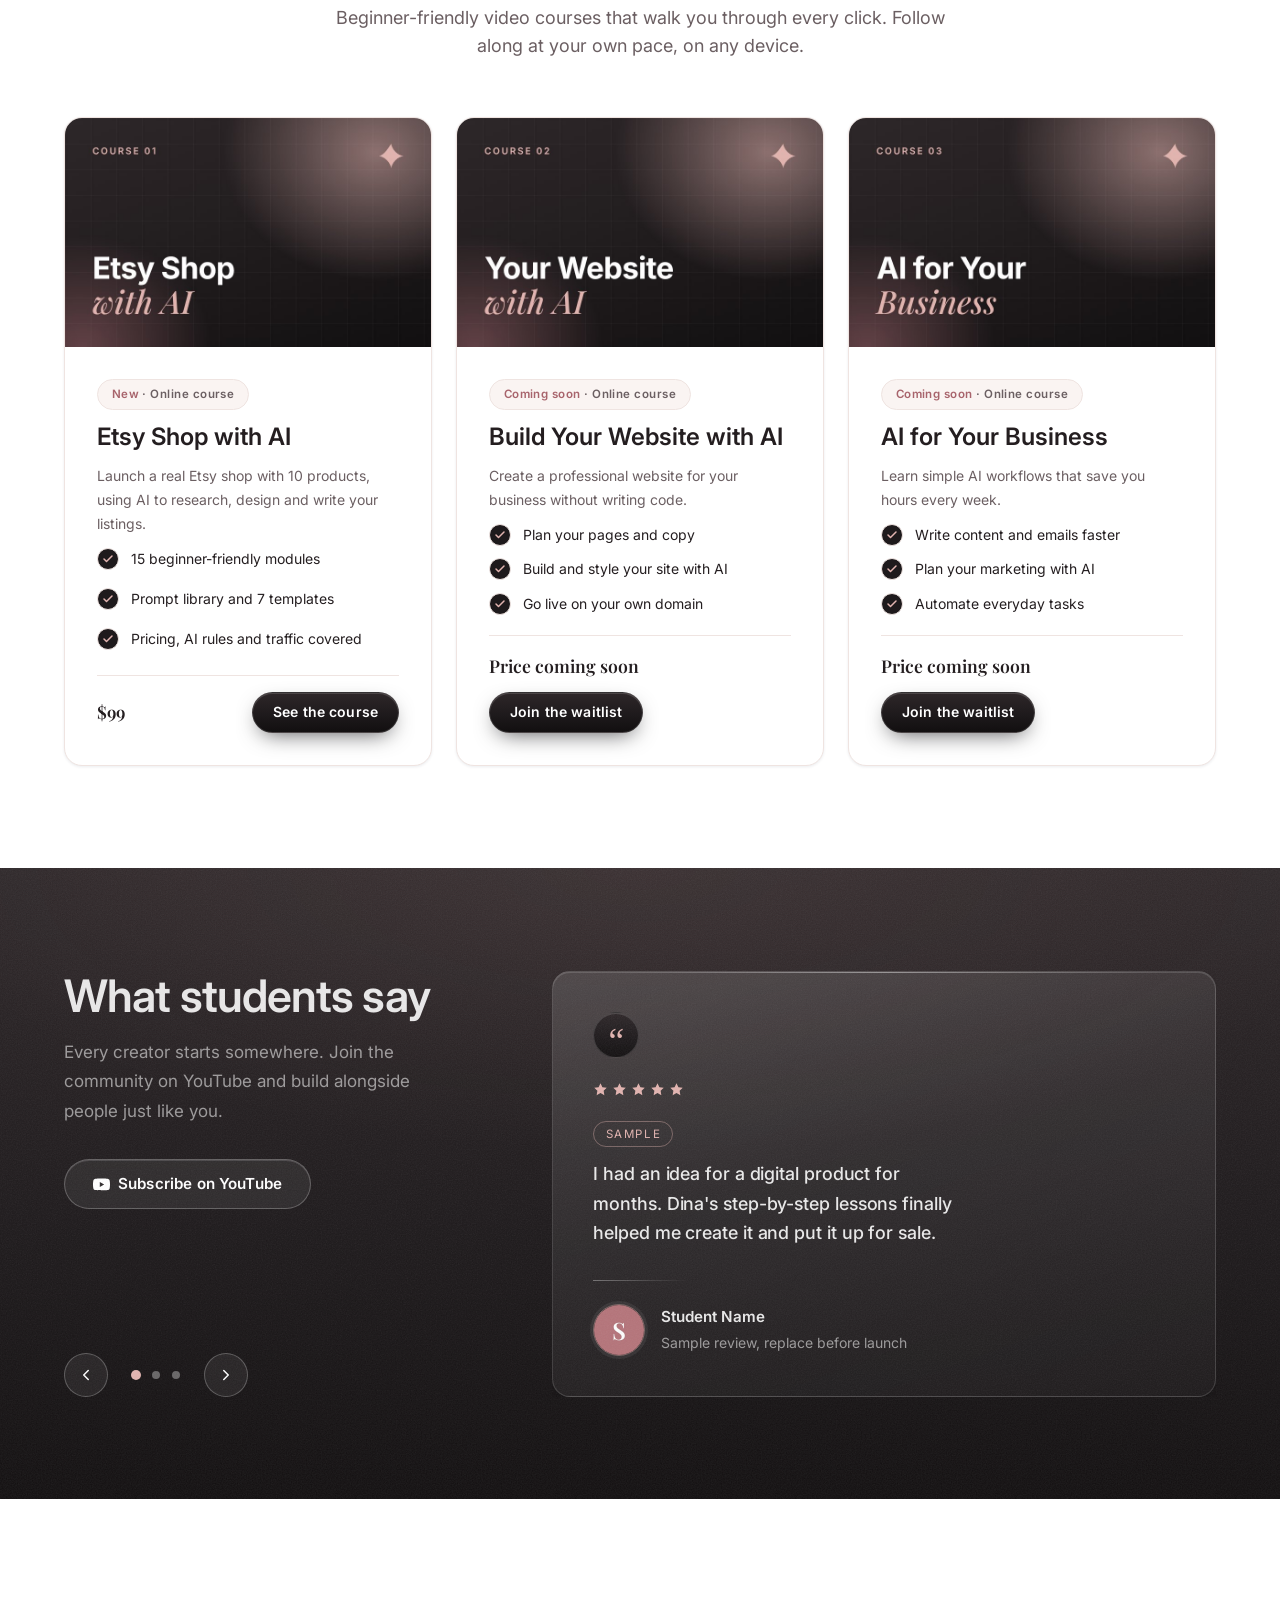
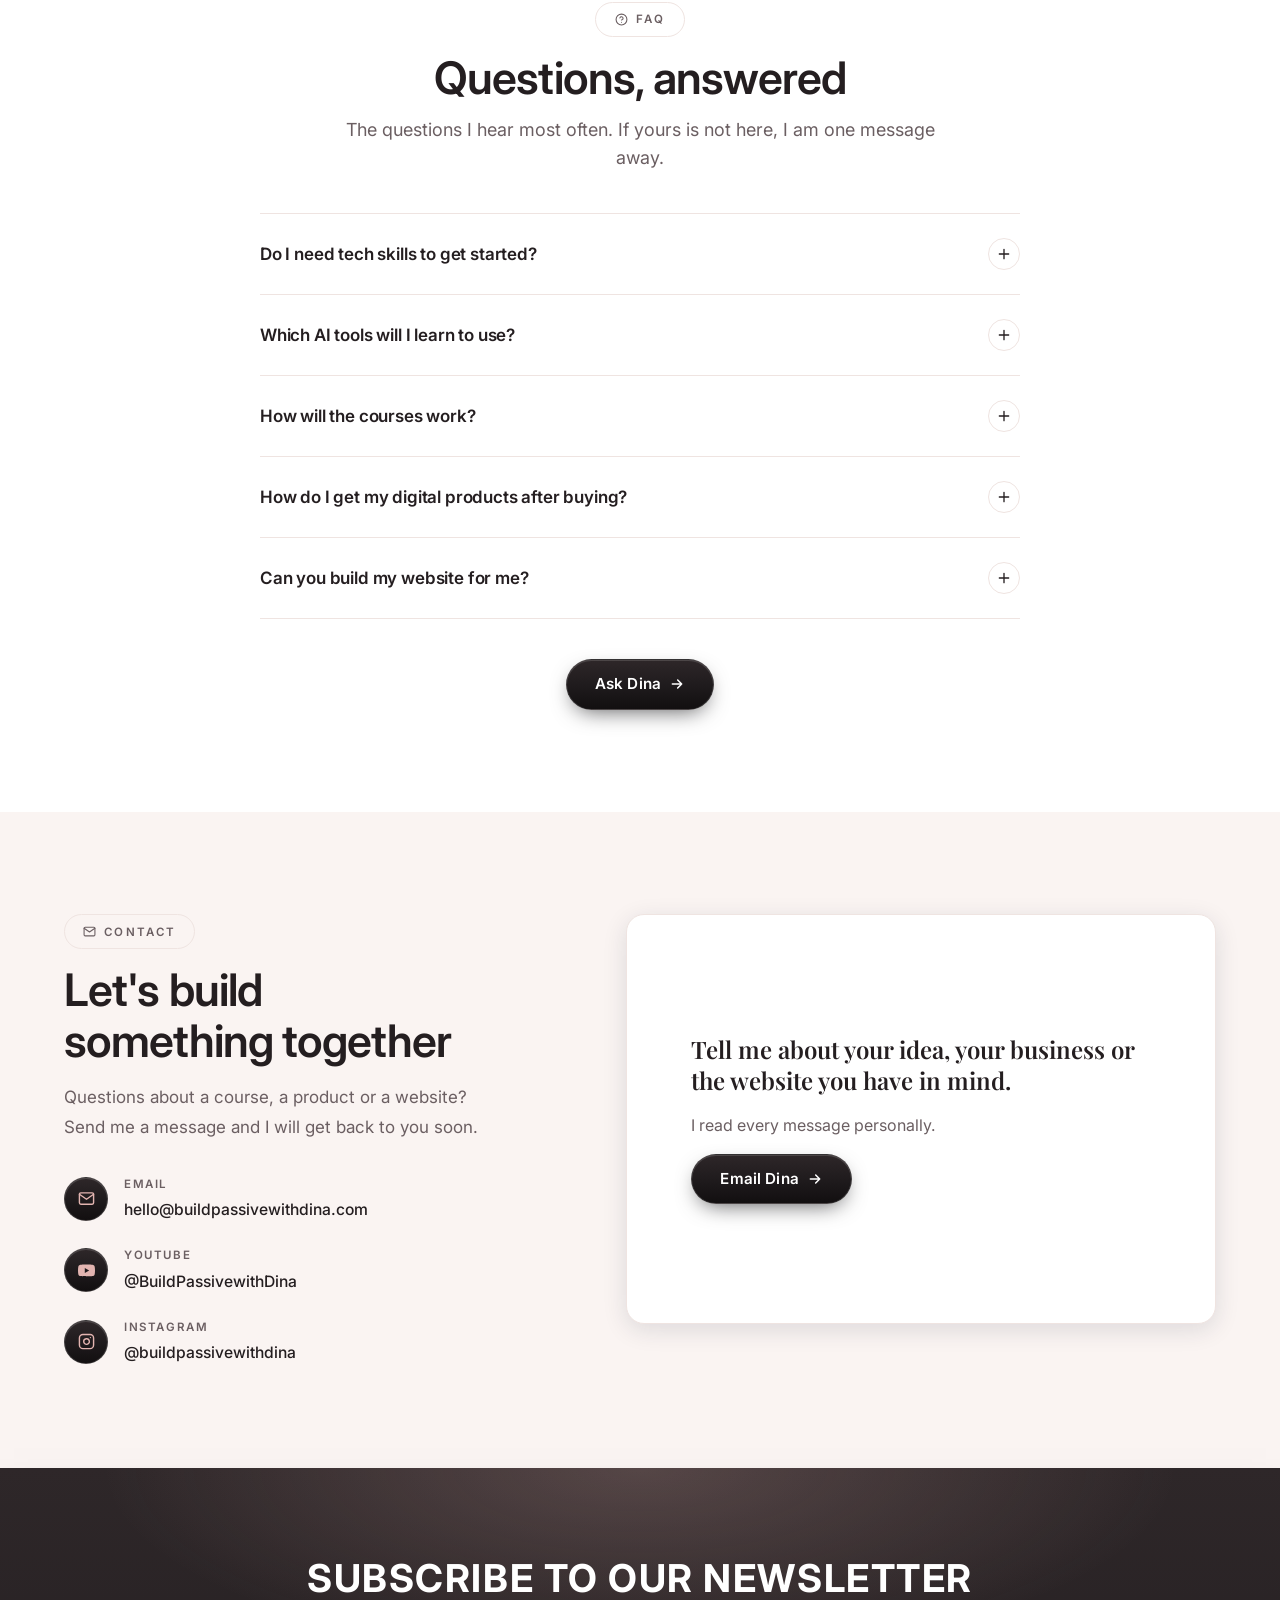
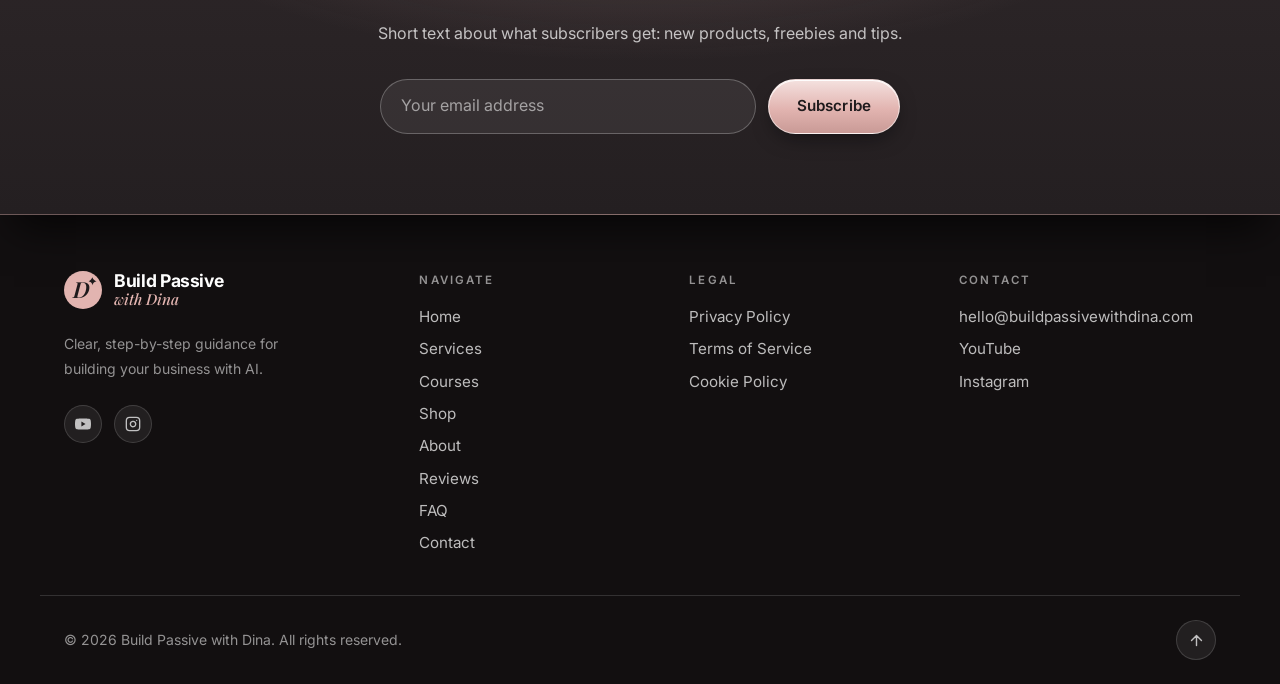
==== commit 4aaa2da1: "Add files via upload" ====
--- a/index.html
+++ b/index.html
@@ -3,7 +3,7 @@
 <head>
   <meta charset="UTF-8">
   <meta name="viewport" content="width=device-width, initial-scale=1.0">
-  <meta name="description" content="Learn to create digital products, build your website and grow your business with AI. Step-by-step courses, AI bots and websites from Dina.">
+  <meta name="description" content="Learn to create digital products, build your website and grow your business with AI. Step-by-step courses, AI tools and websites from Dina.">
   <meta name="theme-color" content="#1e1a1c">
   <meta property="og:title" content="Build Passive with Dina">
   <meta property="og:description" content="Step-by-step guidance on using AI to create digital products, websites and passive income.">
@@ -164,7 +164,7 @@
           </div>
           <div class="services-header-side animate-on-scroll">
             <p class="services-header-text">
-              Ready-made AI bots to save you hours, or a professional website
+              Ready-made AI tools to save you hours, or a professional website
               built with AI. Pick what fits where you are today.
             </p>
             <a href="#contact" class="btn btn-dark">
@@ -179,11 +179,11 @@
         <div class="services-grid services-grid-2">
 
           <a href="shop.html" class="service-card animate-on-scroll">
-            <img src="assets/services/products-wide.jpg" alt="AI bots and prompt packs for creators" loading="lazy" decoding="async">
+            <img src="assets/services/products-wide.jpg" alt="AI tools and prompt packs for creators" loading="lazy" decoding="async">
             <span class="service-card-arrow" aria-hidden="true">
               <svg xmlns="http://www.w3.org/2000/svg" width="15" height="15" viewBox="0 0 24 24" fill="none" stroke="currentColor" stroke-width="2.25" stroke-linecap="round" stroke-linejoin="round"><path d="M7 17 17 7M8 7h9v9"/></svg>
             </span>
-            <span class="service-card-label">AI Bots &amp; Digital Products</span>
+            <span class="service-card-label">AI Tools &amp; Digital Products</span>
           </a>
 
           <a href="ai-websites.html" class="service-card animate-on-scroll">
@@ -567,7 +567,7 @@
           </span>
           <h2 class="section-title align-left">Let's build something together</h2>
           <p class="contact-side-text">
-            Questions about a course, a bot or a website? Send me a
+            Questions about a course, a product or a website? Send me a
             message and I will get back to you soon.
           </p>
 
